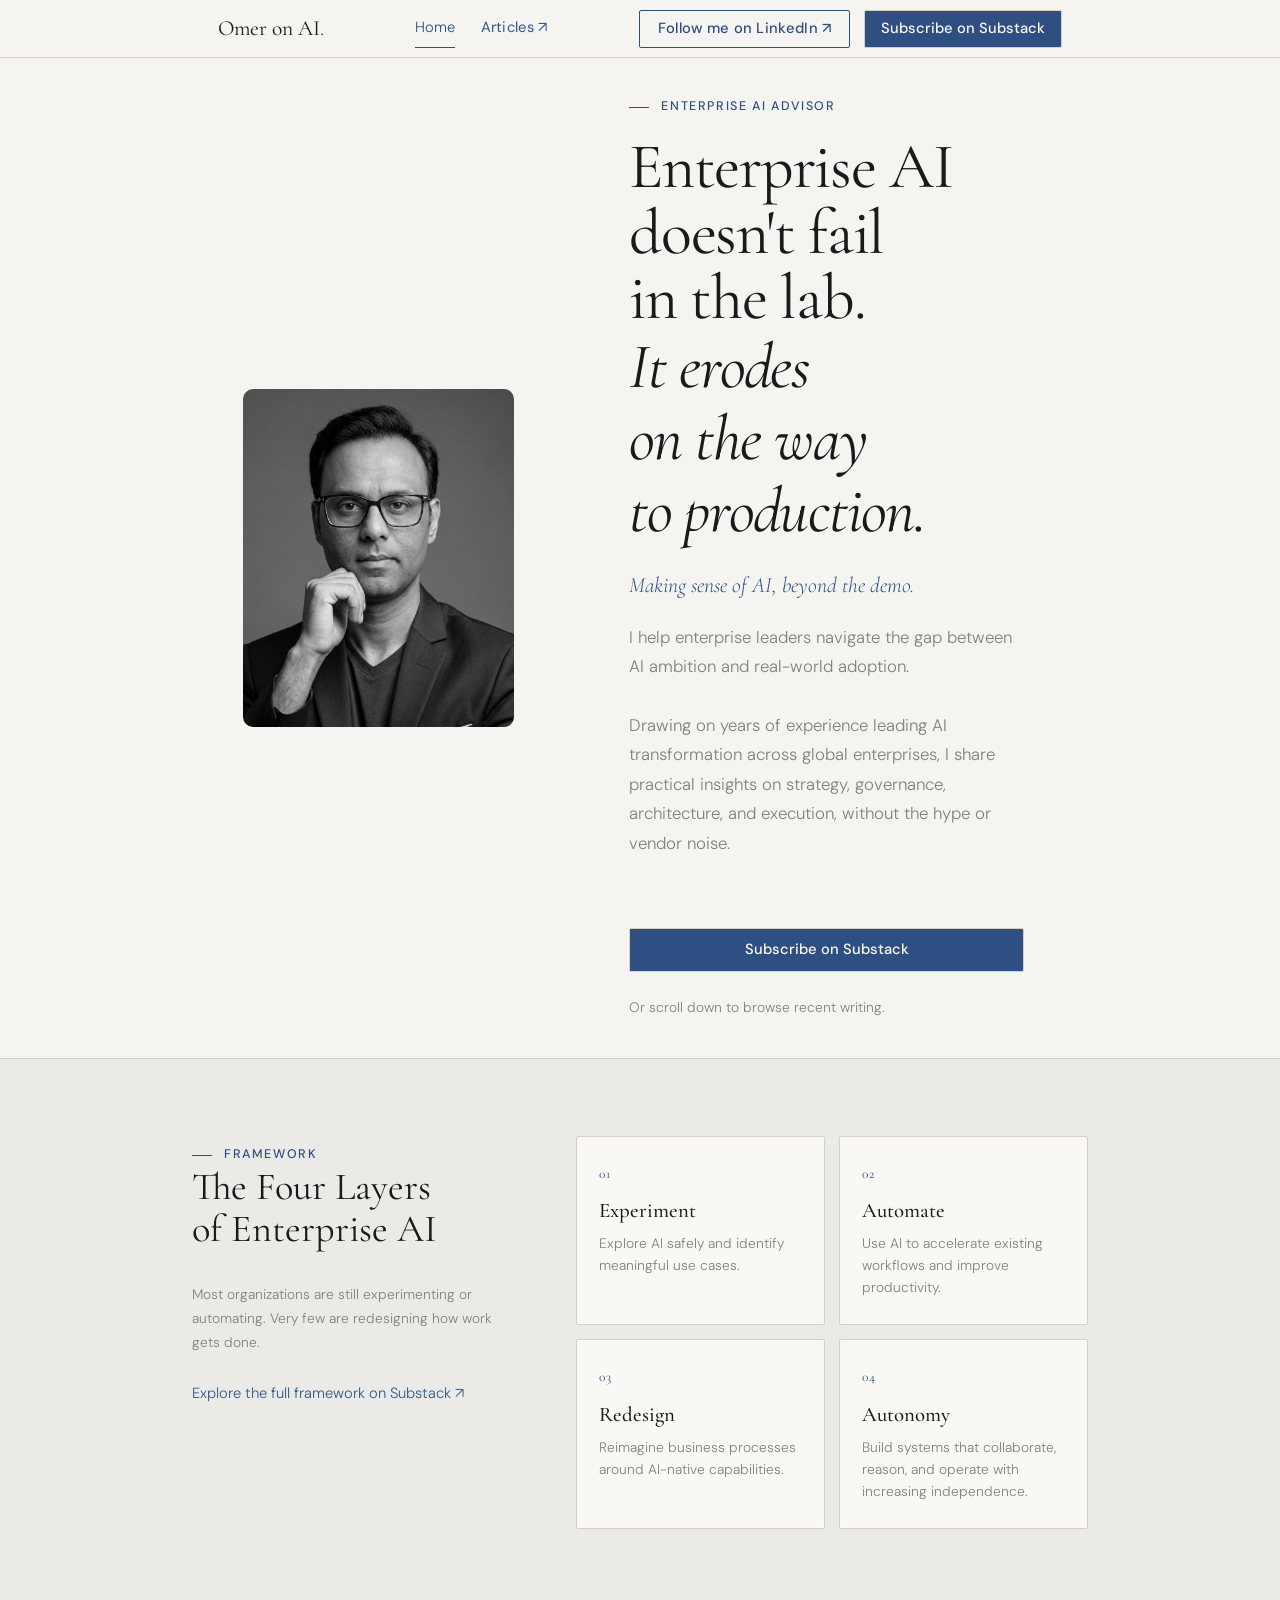
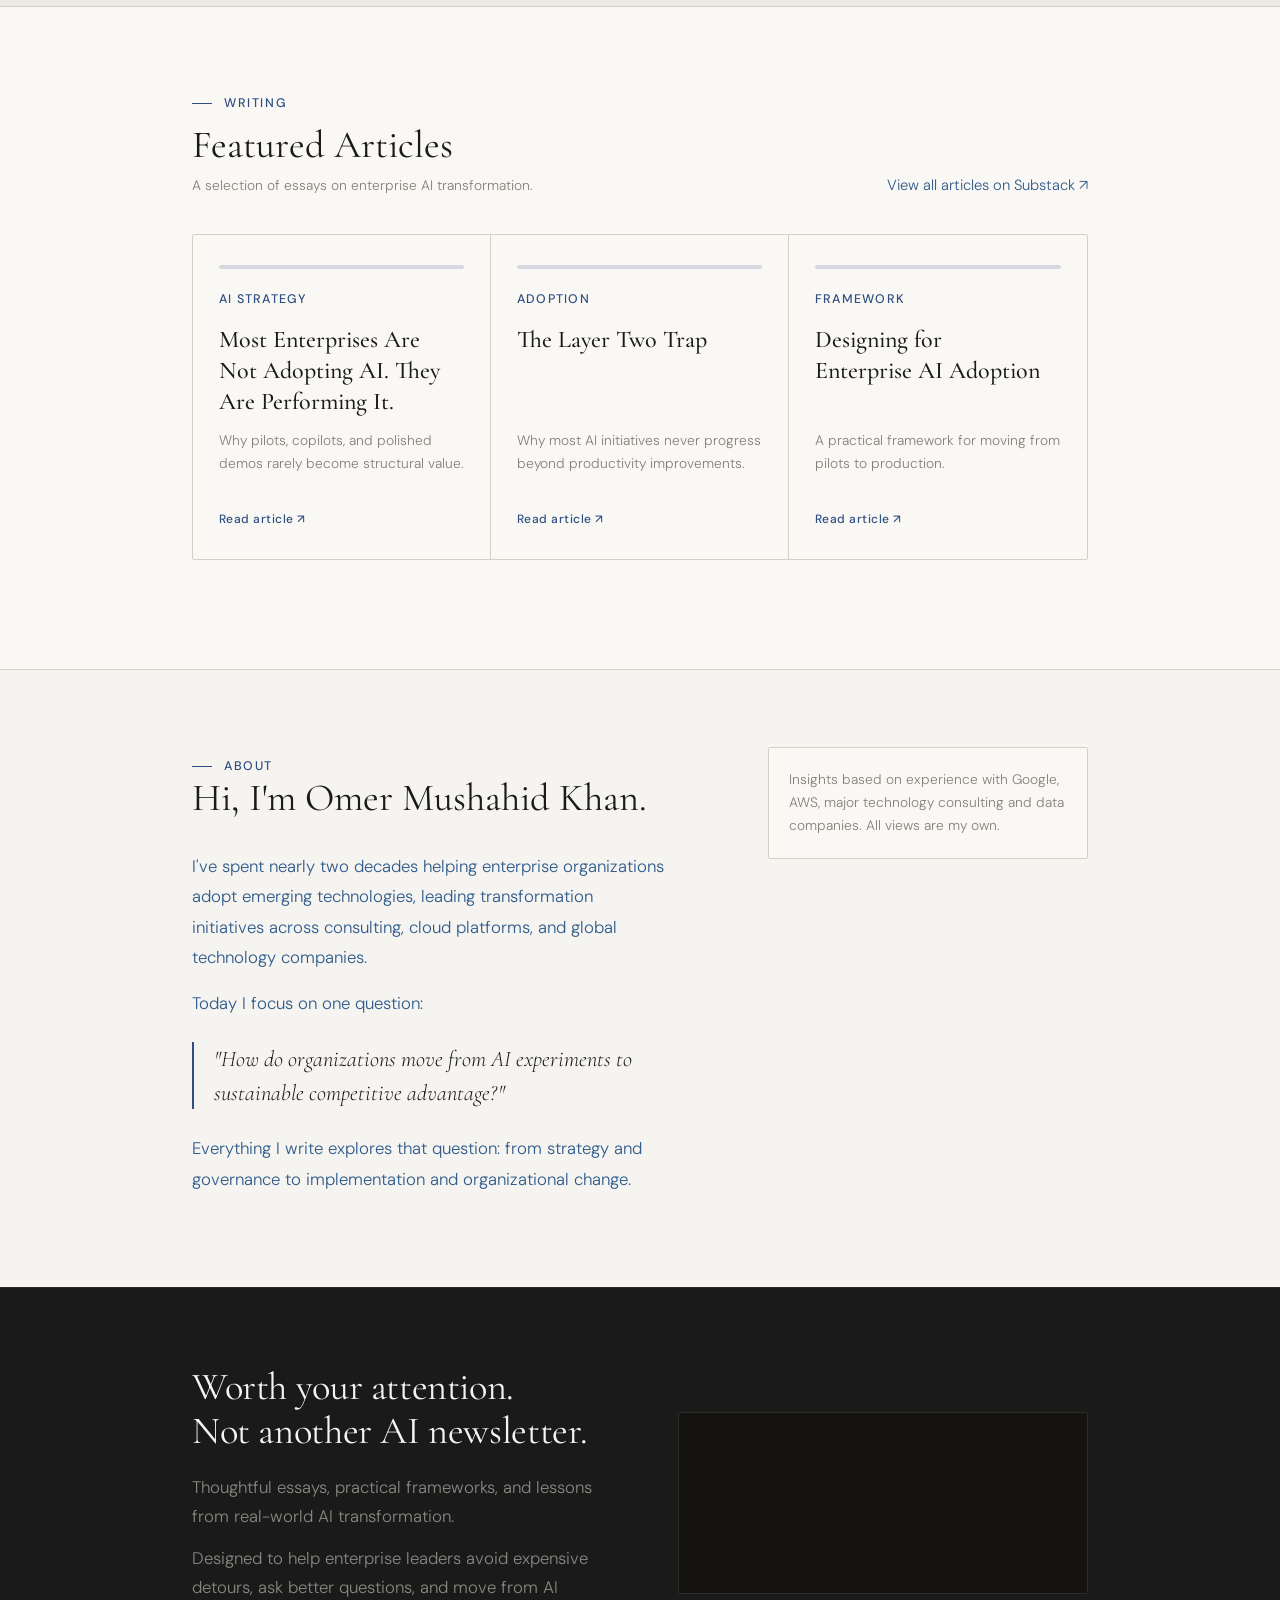
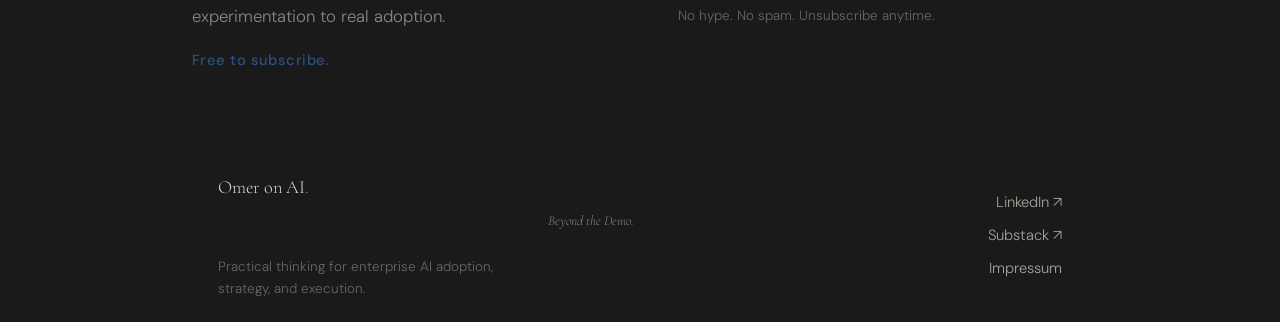
==== index.html @ a185c2e8 "Add Home nav item across all pages; remove redundant hero LinkedIn link (kept in nav); add missing F" ====
<!DOCTYPE html>
<html lang="en">
<head>
<meta charset="UTF-8">
<meta name="viewport" content="width=device-width, initial-scale=1.0">
<title>Omer on AI: Beyond the Demo</title>
<meta name="description" content="Omer Mushahid Khan, Senior Enterprise AI Advisor. Practical thinking on enterprise AI strategy, governance, and adoption. Beyond the demo.">
<link rel="stylesheet" href="style.css">
</head>
<body>

<!-- NAV -->
<header class="site-nav">
  <a class="nav-mark" href="index.html">Omer on AI<span class="nav-dot">.</span></a>
  <nav class="nav-links">
    <a href="index.html" class="active">Home</a>
    <a class="nav-ext" href="https://omeronai.substack.com" target="_blank" rel="noopener">Articles ↗</a>
  </nav>
  <div class="nav-right">
    <a class="btn-outline btn-sm" href="https://www.linkedin.com/in/omkhan/" target="_blank" rel="noopener">Follow me on LinkedIn ↗</a>
    <a class="btn btn-sm" href="https://omeronai.substack.com" target="_blank" rel="noopener">Subscribe on Substack</a>
  </div>
  <button class="nav-burger" id="nav-burger" aria-label="Menu">
    <svg width="22" height="22" viewBox="0 0 24 24" fill="none" stroke="currentColor" stroke-width="2"><line x1="3" y1="6" x2="21" y2="6"/><line x1="3" y1="12" x2="21" y2="12"/><line x1="3" y1="18" x2="21" y2="18"/></svg>
  </button>
</header>

<nav class="mobile-nav" id="mobile-nav">
  <a href="index.html" class="active">Home</a>
  <a href="https://omeronai.substack.com" target="_blank" rel="noopener">Articles ↗</a>
  <a href="https://www.linkedin.com/in/omkhan/" target="_blank" rel="noopener">Follow me on LinkedIn ↗</a>
  <a class="btn" href="https://omeronai.substack.com" target="_blank" rel="noopener">Subscribe on Substack</a>
</nav>

<main>

<!-- HERO -->
<section class="hero-split">
  <div class="hero-photo">
    <img src="assets/portrait.jpg" alt="Omer Mushahid Khan, Enterprise AI Advisor">
  </div>
  <div class="hero-copy">
    <span class="eyebrow reveal-item">Enterprise AI Advisor</span>
    <h1 class="hero-name reveal-item">
      <span class="reg">Enterprise AI doesn't fail in the lab.</span>
      <span class="ital">It erodes on the way to production.</span>
    </h1>
    <p class="hero-tagline reveal-item">Making sense of AI, beyond the demo.</p>
    <p class="hero-intro reveal-item">I help enterprise leaders navigate the gap between AI ambition and real-world adoption.<br><br>Drawing on years of experience leading AI transformation across global enterprises, I share practical insights on strategy, governance, architecture, and execution, without the hype or vendor noise.</p>
    <div class="hero-actions reveal-item">
      <a class="btn" href="#subscribe">Subscribe on Substack</a>
      <p class="hero-actions-note">Or scroll down to browse recent writing.</p>
    </div>
  </div>
</section>

<!-- FOUR LAYERS -->
<section class="layers-section">
  <div class="shell sec">
    <div class="layers-layout">
      <div class="layers-intro reveal">
        <span class="eyebrow">Framework</span>
        <h2 class="h-section">The Four Layers of Enterprise AI</h2>
        <p class="layers-intro-body">Most organizations are still experimenting or automating. Very few are redesigning how work gets done.</p>
        <a class="link-arrow" href="https://omeronai.substack.com" target="_blank" rel="noopener">Explore the full framework on Substack ↗</a>
      </div>
      <div class="layers-cards-grid reveal d1">
        <div class="layer-card">
          <span class="layer-card-num">01</span>
          <h3 class="layer-card-title">Experiment</h3>
          <p class="layer-card-desc">Explore AI safely and identify meaningful use cases.</p>
        </div>
        <div class="layer-card">
          <span class="layer-card-num">02</span>
          <h3 class="layer-card-title">Automate</h3>
          <p class="layer-card-desc">Use AI to accelerate existing workflows and improve productivity.</p>
        </div>
        <div class="layer-card">
          <span class="layer-card-num">03</span>
          <h3 class="layer-card-title">Redesign</h3>
          <p class="layer-card-desc">Reimagine business processes around AI-native capabilities.</p>
        </div>
        <div class="layer-card">
          <span class="layer-card-num">04</span>
          <h3 class="layer-card-title">Autonomy</h3>
          <p class="layer-card-desc">Build systems that collaborate, reason, and operate with increasing independence.</p>
        </div>
      </div>
    </div>
  </div>
</section>

<!-- FEATURED ARTICLES -->
<section class="articles-section">
  <div class="shell sec">
    <div class="articles-header reveal">
      <div>
        <span class="eyebrow">Writing</span>
        <h2 class="h-section articles-heading">Featured Articles</h2>
        <p class="articles-subtitle">A selection of essays on enterprise AI transformation.</p>
      </div>
      <a class="link-arrow articles-view-all" href="https://omeronai.substack.com" target="_blank" rel="noopener">View all articles on Substack ↗</a>
    </div>
    <div class="cards reveal d1">
      <a class="card" href="https://omeronai.substack.com" target="_blank" rel="noopener">
        <div class="card-thumb"></div>
        <p class="card-tag">AI Strategy</p>
        <h3 class="card-title">Most Enterprises Are Not Adopting AI. They Are Performing It.</h3>
        <p class="card-hook">Why pilots, copilots, and polished demos rarely become structural value.</p>
        <span class="card-read-link">Read article ↗</span>
      </a>
      <a class="card" href="https://omeronai.substack.com" target="_blank" rel="noopener">
        <div class="card-thumb"></div>
        <p class="card-tag">Adoption</p>
        <h3 class="card-title">The Layer Two Trap</h3>
        <p class="card-hook">Why most AI initiatives never progress beyond productivity improvements.</p>
        <span class="card-read-link">Read article ↗</span>
      </a>
      <a class="card" href="https://omeronai.substack.com" target="_blank" rel="noopener">
        <div class="card-thumb"></div>
        <p class="card-tag">Framework</p>
        <h3 class="card-title">Designing for Enterprise AI Adoption</h3>
        <p class="card-hook">A practical framework for moving from pilots to production.</p>
        <span class="card-read-link">Read article ↗</span>
      </a>
    </div>
  </div>
</section>

<!-- ABOUT -->
<section class="about-section">
  <div class="shell sec">
    <div class="about-grid reveal">
      <div class="about-main">
        <span class="eyebrow">About</span>
        <h2 class="h-section">Hi, I'm Omer Mushahid Khan.</h2>
        <p class="about-body">I've spent nearly two decades helping enterprise organizations adopt emerging technologies, leading transformation initiatives across consulting, cloud platforms, and global technology companies.</p>
        <p class="about-body">Today I focus on one question:</p>
        <blockquote class="about-quote">"How do organizations move from AI experiments to sustainable competitive advantage?"</blockquote>
        <p class="about-body">Everything I write explores that question: from strategy and governance to implementation and organizational change.</p>
      </div>
      <div class="about-aside">
        <p class="about-credentials">Insights based on experience with Google, AWS, major technology consulting and data companies. All views are my own.</p>
      </div>
    </div>
  </div>
</section>

<!-- SUBSCRIBE CTA -->
<section class="subscribe-dark" id="subscribe">
  <div class="shell sec">
    <div class="subscribe-grid">
      <div class="subscribe-copy reveal">
        <h2 class="subscribe-heading">Worth your attention.<br>Not another AI newsletter.</h2>
        <p class="subscribe-body">Thoughtful essays, practical frameworks, and lessons from real-world AI transformation.</p>
        <p class="subscribe-body">Designed to help enterprise leaders avoid expensive detours, ask better questions, and move from AI experimentation to real adoption.</p>
        <p class="subscribe-free">Free to subscribe.</p>
      </div>
      <div class="subscribe-form-col reveal d1">
        <div class="subscribe-embed-wrap">
          <iframe
            src="https://omeronai.substack.com/embed"
            title="Subscribe to Omer on AI"
            height="180"
            scrolling="no"
            loading="lazy">
          </iframe>
        </div>
        <p class="subscribe-microcopy">No hype. No spam. Unsubscribe anytime.</p>
      </div>
    </div>
  </div>
</section>

</main>

<!-- FOOTER -->
<footer class="site-footer">
  <div class="footer-left">
    <a class="footer-mark" href="index.html">Omer on AI<span class="footer-dot">.</span></a>
    <p class="footer-tagline">Beyond the Demo.</p>
    <p class="footer-desc">Practical thinking for enterprise AI adoption, strategy, and execution.</p>
  </div>
  <div class="footer-right">
    <a href="https://www.linkedin.com/in/omkhan/" target="_blank" rel="noopener" class="footer-ext-link">LinkedIn ↗</a>
    <a href="https://omeronai.substack.com" target="_blank" rel="noopener" class="footer-ext-link">Substack ↗</a>
    <a href="impressum.html" class="footer-ext-link">Impressum</a>
  </div>
</footer>

<script>
  const burger = document.getElementById('nav-burger');
  const mobileNav = document.getElementById('mobile-nav');
  burger.addEventListener('click', () => mobileNav.classList.toggle('open'));
  document.addEventListener('click', (e) => {
    if (!burger.contains(e.target) && !mobileNav.contains(e.target)) mobileNav.classList.remove('open');
  });
  const io = new IntersectionObserver((entries) => {
    entries.forEach((entry) => { if (entry.isIntersecting) { entry.target.classList.add('in'); io.unobserve(entry.target); } });
  }, { threshold: 0.1, rootMargin: '0px 0px -40px 0px' });
  document.querySelectorAll('.reveal').forEach((el) => io.observe(el));
</script>

</body>
</html>
---- style.css ----
@import url("https://fonts.googleapis.com/css2?family=Cormorant+Garamond:ital,wght@0,300;0,400;0,500;0,600;1,300;1,400;1,500;1,600&family=DM+Sans:wght@300;400;500&display=swap");

:root {
  --cream:    #F6F4F1;
  --cream-2:  #D1CDC7;
  --white:    #faf8f4;
  --ink:      #1A1A1A;
  --ink-2:    #2E5A8A;
  --ink-3:    #828179;
  --blue:     #2f4f82;
  --border:   #d6d0c4;

  --pill-red-bg:    #efd9d6;
  --pill-red-fg:    #803a2c;
  --pill-blue-bg:   #d9e2ee;
  --pill-blue-fg:   #2f4f82;
  --pill-green-bg:  #d9e5dc;
  --pill-green-fg:  #355b40;
  --pill-neutral-fg:#5b5953;

  --font-display: "Cormorant Garamond", "Garamond", "Times New Roman", serif;
  --font-body:    "DM Sans", "Helvetica Neue", system-ui, sans-serif;

  --h1-size:        clamp(2.4rem, 5.2vw, 4.4rem);
  --h2-size:        clamp(1.9rem, 3.4vw, 3rem);
  --h3-size:        clamp(1.3rem, 1.8vw, 1.6rem);
  --standfirst-size: clamp(1.2rem, 1.8vw, 1.5rem);
  --body-size:      clamp(0.95rem, 0.6vw + 0.85rem, 1.05rem);
  --ui-size:        clamp(0.84rem, 0.3vw + 0.78rem, 0.92rem);
  --eyebrow-size:   clamp(0.72rem, 0.15vw + 0.68rem, 0.78rem);
  --eyebrow-track:  0.13em;
  --meta-size:      clamp(0.8rem, 0.2vw + 0.75rem, 0.86rem);
  --small-size:     clamp(0.78rem, 0.2vw + 0.73rem, 0.84rem);
  --card-title-size: clamp(1.2rem, 1.4vw + 0.9rem, 1.5rem);
  --stat-size:      clamp(1.7rem, 2.5vw, 2.2rem);

  --radius:         2px;
  --border-line:    1px solid var(--border);
  --section-py:     clamp(40px, 6vw, 80px);
  --gutter:         clamp(16px, 2vw, 32px);
  --site-width:     calc(100vw - 40px); /* mobile: 20px each side */
  --site-side:      20px;
  --col-narrow:     680px;
  --rule-eyebrow:   20px;

  --ease:           cubic-bezier(.2, .6, .2, 1);
  --dur:            .3s;
  --dur-slow:       .6s;
}

/* site-width breakpoints */
@media (min-width: 640px)  { :root { --site-width: 88vw; } }
@media (min-width: 1100px) { :root { --site-width: 70vw; } }

/* Shell */
.shell {
  max-width: var(--site-width);
  margin: 0 auto;
  width: 100%;
  padding-left: var(--gutter);
  padding-right: var(--gutter);
}

/* Resets */
*, *::before, *::after { box-sizing: border-box; }
html, body { margin: 0; padding: 0; }
body {
  background: var(--cream);
  color: var(--ink);
  font-family: var(--font-body);
  font-size: var(--body-size);
  line-height: 1.7;
  font-weight: 300;
  -webkit-font-smoothing: antialiased;
  text-rendering: optimizeLegibility;
}
h1, h2, h3, h4, h5 {
  font-family: var(--font-display);
  font-weight: 400;
  margin: 0;
  color: var(--ink);
  text-wrap: balance;
}
h1 { font-size: var(--h1-size); line-height: 1.05; letter-spacing: -0.01em; }
h2 { font-size: var(--h2-size); line-height: 1.1; }
h3 { font-size: var(--h3-size); line-height: 1.25; font-weight: 500; }
h1 em, h2 em, h3 em { color: var(--blue); font-style: italic; font-weight: inherit; }
p { margin: 0 0 1em; text-wrap: pretty; }
a { color: var(--blue); text-decoration: none; transition: color var(--dur) var(--ease); }
a:hover { text-decoration: underline; text-underline-offset: 3px; }

/* Eyebrow */
.eyebrow {
  display: inline-flex;
  align-items: center;
  gap: 12px;
  font-family: var(--font-body);
  font-size: var(--eyebrow-size);
  font-weight: 500;
  letter-spacing: var(--eyebrow-track);
  text-transform: uppercase;
  color: var(--blue);
}
.eyebrow::before {
  content: "";
  width: var(--rule-eyebrow);
  height: 1px;
  background: currentColor;
}

/* Standfirst */
.standfirst {
  font-family: var(--font-display);
  font-weight: 300;
  font-style: italic;
  font-size: var(--standfirst-size);
  line-height: 1.45;
  color: var(--ink);
  max-width: 820px;
  margin-top: 24px;
}

/* Meta */
.meta {
  font-size: var(--meta-size);
  font-weight: 300;
  color: var(--ink-3);
  letter-spacing: 0.01em;
}

/* Tag */
.tag {
  display: inline-block;
  font-family: var(--font-body);
  font-size: var(--small-size);
  font-weight: 500;
  text-transform: uppercase;
  letter-spacing: 0.14em;
  color: var(--blue);
}

/* Buttons */
.btn {
  display: inline-flex;
  align-items: center;
  justify-content: center;
  gap: 8px;
  height: 44px;
  padding: 0 20px;
  border: var(--border-line);
  border-radius: var(--radius);
  background: var(--blue);
  color: var(--white);
  font-family: var(--font-body);
  font-size: var(--ui-size);
  font-weight: 500;
  cursor: pointer;
  text-decoration: none;
  transition: background var(--dur) var(--ease), transform var(--dur) var(--ease);
}
.btn:hover { background: #243d63; text-decoration: none; }
.btn:active { transform: translateY(1px); }
.btn-ghost { background: transparent; color: var(--ink); border-color: var(--border); }
.btn-ghost:hover { background: var(--cream-2); }
.btn-sm { height: 38px; padding: 0 16px; font-size: var(--ui-size); }

/* Input */
.input {
  height: 44px;
  padding: 0 14px;
  background: var(--white);
  border: var(--border-line);
  border-radius: var(--radius);
  font-family: var(--font-body);
  font-size: var(--ui-size);
  color: var(--ink);
}
.input::placeholder { color: var(--ink-3); }
.input:focus { outline: 2px solid var(--blue); outline-offset: -1px; }

/* Email form row */
.email-row { display: flex; gap: 8px; }
.email-row .input { flex: 1; min-width: 0; }
.legal-line { font-size: var(--small-size); color: var(--ink-3); margin: 12px 0 0; line-height: 1.55; }
.legal-line a { color: var(--ink-2); text-decoration: underline; text-underline-offset: 3px; }

/* Dark form variant */
.dark-form .input {
  background: rgba(255,255,255,.06);
  border-color: rgba(255,255,255,.18);
  color: var(--cream);
}
.dark-form .input::placeholder { color: rgba(246,244,241,.5); }
.dark-form .legal-line { color: rgba(246,244,241,.55); }
.dark-form .legal-line a { color: rgba(246,244,241,.85); }

/* Pills */
.pill {
  display: inline-flex;
  align-items: center;
  height: 22px;
  padding: 0 10px;
  border-radius: 2px;
  font-family: var(--font-body);
  font-size: var(--small-size);
  font-weight: 500;
  letter-spacing: 0.04em;
  white-space: nowrap;
}
.pill--red     { background: var(--pill-red-bg);   color: var(--pill-red-fg); }
.pill--blue    { background: var(--pill-blue-bg);  color: var(--pill-blue-fg); }
.pill--green   { background: var(--pill-green-bg); color: var(--pill-green-fg); }
.pill--neutral { background: transparent; color: var(--pill-neutral-fg); border: var(--border-line); }

/* Arrow link */
.arrow-link {
  display: inline-flex;
  align-items: center;
  gap: 8px;
  font-family: var(--font-body);
  font-weight: 400;
  font-size: 0.92rem;
  color: var(--blue);
  text-decoration: none;
}
.arrow-link .arrow { display: inline-block; transition: transform .25s var(--ease); }
.arrow-link:hover { text-decoration: none; }
.arrow-link:hover .arrow { transform: translateX(4px); }

/* Divider */
.divider { height: 1px; background: var(--border); border: 0; margin: 0; }

/* Lede */
.lede {
  font-family: var(--font-body);
  font-size: 1.05rem;
  line-height: 1.65;
  color: var(--ink);
}

/* H-hero / h-section classes */
.h-hero {
  font-family: var(--font-display);
  font-size: clamp(2.4rem, 5vw, 4rem);
  line-height: 1.04;
  font-weight: 400;
  margin: 0 0 24px;
}
.h-hero em { color: var(--blue); }
.h-section {
  font-family: var(--font-display);
  font-size: clamp(1.8rem, 3vw, 2.6rem);
  line-height: 1.1;
  font-weight: 400;
  margin: 0 0 32px;
}
.h-section em { color: var(--blue); }

/* =========================================
   NAV
   ========================================= */
.site-nav {
  position: fixed;
  top: 0; left: 0; right: 0;
  z-index: 50;
  height: 58px;
  display: flex;
  align-items: center;
  padding: 0 max(20px, calc((100% - var(--site-width)) / 2 + var(--gutter)));
  gap: 28px;
  background: var(--cream);
  border-bottom: var(--border-line);
}
.nav-mark {
  font-family: var(--font-display);
  font-weight: 400;
  font-size: 1.35rem;
  color: var(--ink);
  text-decoration: none;
  letter-spacing: -0.005em;
  white-space: nowrap;
  flex-shrink: 0;
}
.nav-mark:hover { text-decoration: none; color: var(--ink); }
.nav-dot { color: var(--blue); }
.nav-links {
  display: flex;
  gap: 26px;
  flex: 1;
  justify-content: center;
}
.nav-links a {
  font-family: var(--font-body);
  font-size: var(--ui-size);
  color: var(--ink-2);
  text-decoration: none;
  padding: 6px 0;
  border-bottom: 1px solid transparent;
  transition: color .25s var(--ease);
}
.nav-links a:hover { color: var(--blue); text-decoration: none; }
.nav-links a.active { color: var(--blue); border-bottom-color: var(--blue); }
.nav-right {
  display: flex;
  align-items: center;
  gap: 14px;
  color: var(--ink-3);
}
.nav-social {
  color: var(--ink-3);
  display: inline-flex;
  align-items: center;
  gap: 6px;
  font-size: var(--ui-size);
  text-decoration: none;
}
.nav-social:hover { color: var(--ink); text-decoration: none; }
.nav-burger { display: none; background: none; border: none; cursor: pointer; padding: 4px; color: var(--ink); }

/* =========================================
   FOOTER
   ========================================= */
.footer-wrapper { background: var(--ink); }
.footer-disclaimer {
  width: 100%;
  background: var(--ink);
  color: #7a7873;
  font-family: var(--font-body);
  font-size: var(--small-size);
  font-style: italic;
  padding: 16px 28px 0;
  text-align: center;
  border-top: 1px solid rgba(255,255,255,0.06);
  margin: 0;
}
.site-footer {
  background: var(--ink);
  color: #b8b6b1;
  padding: 22px max(20px, calc((100% - var(--site-width)) / 2 + var(--gutter)));
  display: flex;
  align-items: center;
  gap: 24px;
  font-family: var(--font-body);
  font-size: 0.78rem;
  flex-wrap: wrap;
}
.footer-mark {
  font-family: var(--font-display);
  font-size: 1.15rem;
  color: #d9d6d0;
  text-decoration: none;
  white-space: nowrap;
}
.footer-mark:hover { color: #d9d6d0; text-decoration: none; }
.footer-dot { color: #6e8fc4; }
.footer-tagline {
  flex: 1;
  text-align: center;
  font-family: var(--font-display);
  font-style: italic;
  color: #d9d6d0;
  font-size: 1.05rem;
  min-width: 200px;
}
.footer-links { display: flex; gap: 14px; align-items: center; }
.footer-links a { color: #b8b6b1; text-decoration: none; }
.footer-links a:hover { color: #d9d6d0; text-decoration: none; }
.footer-sep { color: #5a5853; }
.footer-copy { color: #8a8983; }

/* =========================================
   PAGE + MAIN
   ========================================= */
main { padding-top: 58px; }

/* =========================================
   REVEAL ANIMATIONS
   ========================================= */
@keyframes fade-up {
  from { opacity: 0; transform: translateY(12px); }
  to   { opacity: 1; transform: none; }
}
@media (prefers-reduced-motion: no-preference) {
  .reveal-item {
    opacity: 0;
    animation: fade-up var(--dur-slow) var(--ease) forwards;
  }
  .reveal-item:nth-child(1) { animation-delay: .1s; }
  .reveal-item:nth-child(2) { animation-delay: .2s; }
  .reveal-item:nth-child(3) { animation-delay: .3s; }
  .reveal-item:nth-child(4) { animation-delay: .4s; }
  .reveal-item:nth-child(5) { animation-delay: .5s; }
  .reveal-item:nth-child(6) { animation-delay: .6s; }
}

/* =========================================
   RESPONSIVE
   ========================================= */
@media (max-width: 900px) {
  .r-2col { grid-template-columns: 1fr !important; }
  .r-3col { grid-template-columns: 1fr !important; }
  .r-2col > .cell-div,
  .r-3col > .cell-div {
    border-right: none !important;
    border-bottom: var(--border-line) !important;
  }
  .r-2col > .cell-div:last-child,
  .r-3col > .cell-div:last-child { border-bottom: none !important; }
}
@media (max-width: 760px) {
  .hero-split { grid-template-columns: 1fr !important; min-height: 0 !important; }
  .hero-split aside {
    border-left: none !important;
    border-top: var(--border-line) !important;
  }
  .h-hero { font-size: clamp(2rem, 8vw, 2.8rem) !important; }
  .byline-row {
    grid-template-columns: 1fr !important;
    gap: 16px !important;
  }
  .byline-portrait { width: 72px !important; height: 72px !important; }
  .nav-links, .nav-right { display: none !important; }
  .nav-burger { display: flex !important; margin-left: auto; }
}

/* Mobile nav overlay */
.mobile-nav {
  display: none;
  position: fixed;
  top: 58px; left: 0; right: 0;
  background: var(--cream);
  border-bottom: var(--border-line);
  padding: 20px max(20px, calc((100% - var(--site-width)) / 2 + var(--gutter)));
  flex-direction: column;
  gap: 16px;
  z-index: 49;
}
.mobile-nav.open { display: flex; }
.mobile-nav a {
  font-family: var(--font-body);
  font-size: 1rem;
  color: var(--ink-2);
  text-decoration: none;
  padding: 8px 0;
  border-bottom: 1px solid var(--border);
}
.mobile-nav a:hover { color: var(--blue); text-decoration: none; }
.mobile-nav a.active { color: var(--blue); }
.mobile-nav .btn { align-self: flex-start; margin-top: 4px; }

/* =========================================
   INDEX — HERO (photo left / identity right)
   ========================================= */
.hero-split {
  display: grid;
  grid-template-columns: 5fr 7fr;
  width: var(--site-width);
  min-width: 0;
  margin: 0 auto;
}
.hero-photo {
  position: relative;
  display: flex;
  align-items: center;
  justify-content: center;
  padding: clamp(28px, 4vw, 56px);
  background: var(--cream);
}
.hero-photo img {
  width: 100%;
  max-width: 460px;
  aspect-ratio: 4 / 5;
  object-fit: cover;
  object-position: center 12%;
  display: block;
  border-radius: 10px;
  filter: grayscale(100%) contrast(1.04);
  transition: transform 1.2s var(--ease), filter .6s var(--ease);
}
.hero-photo:hover img { transform: scale(1.02); filter: grayscale(100%) contrast(1.08); }
.hero-photo-cap {
  position: absolute; bottom: 22px; left: 24px;
  font-size: 0.64rem; font-weight: 500;
  letter-spacing: 0.13em; text-transform: uppercase;
  color: rgba(255,255,255,0.42);
}
.hero-copy {
  display: flex; flex-direction: column; justify-content: center;
  padding: clamp(28px, 3vw, 48px) clamp(28px, 5vw, 72px);
}
.hero-name {
  font-family: var(--font-display);
  font-size: clamp(2.8rem, 5vw, 4.6rem);
  line-height: 1.03; letter-spacing: -0.02em;
  font-weight: 400; margin: 16px 0 18px;
}
.hero-name .reg { display: block; }
.hero-name .ital { display: block; font-style: italic; line-height: 1.12; padding-bottom: 6px; }
.hero-tagline {
  font-family: var(--font-display);
  font-style: italic; font-weight: 300;
  font-size: clamp(1.15rem, 1.7vw, 1.4rem);
  color: var(--blue); line-height: 1.4; margin: 0 0 22px;
}
.hero-intro {
  font-size: var(--body-size); font-weight: 300; color: var(--ink-3);
  line-height: 1.75; max-width: 440px; margin: 0 0 34px;
}
.hero-cta-label { font-size: 0.82rem; color: var(--ink-2); margin: 0 0 12px; }
.hero-form { display: flex; flex-direction: column; gap: 10px; max-width: 420px; }
.hero-input {
  border: var(--border-line); border-radius: var(--radius);
  background: var(--white); padding: 13px 18px;
  font-family: var(--font-body); font-size: 0.88rem; font-weight: 300;
  color: var(--ink); outline: none; width: 100%;
  transition: border-color var(--dur) var(--ease);
}
.hero-input::placeholder { color: var(--ink-3); }
.hero-input:focus { border-color: var(--blue); }
.hero-form .btn { width: 100%; height: 48px; }
.hero-legal { font-size: 0.68rem; color: var(--ink-3); line-height: 1.5; max-width: 420px; margin: 2px 0 0; }
.hero-follow {
  margin-top: 30px; padding-top: 26px;
  border-top: var(--border-line);
}
.hero-follow-label { font-size: 0.72rem; color: var(--ink-3); margin: 0 0 12px; }
.hero-follow-links { display: flex; gap: 22px; }
.hero-follow-links a {
  display: inline-flex; align-items: center; gap: 7px;
  font-size: 0.8rem; color: var(--ink-2); text-decoration: none;
  transition: color var(--dur) var(--ease);
}
.hero-follow-links a:hover { color: var(--blue); text-decoration: none; }

/* INDEX — FRAMEWORK */
.framework { background: var(--cream-2); border-top: var(--border-line); }
.framework-grid { display: grid; grid-template-columns: 1fr 1.6fr; gap: clamp(32px, 5vw, 72px); align-items: start; }
.layers { display: flex; flex-direction: column; }
.layer { display: grid; grid-template-columns: 28px 1fr auto; gap: 14px; align-items: start; padding: 18px 0; border-top: var(--border-line); }
.layer:last-child { border-bottom: var(--border-line); }
.layer-n { font-family: var(--font-display); font-size: 0.74rem; color: var(--ink-3); padding-top: 2px; }
.layer-name { font-size: 0.9rem; font-weight: 500; color: var(--ink); margin: 0 0 3px; }
.layer-desc { font-size: 0.78rem; font-weight: 300; color: var(--ink-3); line-height: 1.5; margin: 0; }
.pill { font-size: 0.62rem; font-weight: 500; letter-spacing: 0.04em; padding: 3px 10px; border-radius: 20px; white-space: nowrap; margin-top: 2px; }
.pill-red { background: var(--pill-red-bg); color: var(--pill-red-fg); }
.pill-blue { background: var(--pill-blue-bg); color: var(--pill-blue-fg); }
.pill-green { background: var(--pill-green-bg); color: var(--pill-green-fg); }
.pill-neutral { background: var(--cream); color: var(--pill-neutral-fg); border: var(--border-line); }
.stat-row { display: flex; gap: 30px; margin-top: 26px; }
.stat-n { font-family: var(--font-display); font-size: 1.9rem; font-weight: 400; line-height: 1; margin: 0 0 4px; }
.stat-n sub { font-size: 0.88rem; color: var(--ink-3); }
.stat-l { font-size: 0.68rem; color: var(--ink-3); line-height: 1.4; max-width: 100px; margin: 0; }

/* INDEX — generic section spacing */
.sec { padding: var(--section-py) 0; }
.sec-head { margin-bottom: 44px; }
.sec-head .h-section { margin-top: 14px; }

/* INDEX — proof */
.proof-nums { display: grid; grid-template-columns: repeat(3, 1fr); border: var(--border-line); border-radius: var(--radius); overflow: hidden; margin-bottom: 36px; }
.proof-cell { padding: 30px 28px; border-right: var(--border-line); }
.proof-cell:last-child { border-right: none; }
.proof-num { font-family: var(--font-display); font-size: 2rem; font-weight: 400; color: var(--ink); line-height: 1; margin: 0 0 6px; }
.proof-lbl { font-size: 0.74rem; color: var(--ink-3); line-height: 1.4; margin: 0; }
.proof-quotes { display: grid; grid-template-columns: 1fr 1fr; gap: 36px; }
.pq { padding-left: 18px; border-left: 2px solid var(--border); }
.pq-text { font-family: var(--font-display); font-size: 1.05rem; font-style: italic; font-weight: 300; color: var(--ink-2); line-height: 1.6; margin: 0 0 10px; }
.pq-attr { font-size: 0.7rem; color: var(--ink-3); margin: 0; }

/* INDEX — writing cards */
.cards { display: grid; grid-template-columns: repeat(3, 1fr); border: var(--border-line); border-radius: var(--radius); overflow: hidden; margin-bottom: 32px; }
.card { padding: 30px 26px; border-right: var(--border-line); display: flex; flex-direction: column; text-decoration: none; color: inherit; transition: background var(--dur) var(--ease); }
.card:last-child { border-right: none; }
.card:hover { background: var(--cream); text-decoration: none; }
.card-tag { font-size: var(--eyebrow-size); font-weight: 500; letter-spacing: 0.1em; text-transform: uppercase; color: var(--blue); margin: 0 0 14px; }
.card-title { font-family: var(--font-display); font-size: var(--card-title-size); font-weight: 500; line-height: 1.3; color: var(--ink); margin: 0 0 12px; flex: 1; }
.card-hook { font-size: var(--meta-size); font-weight: 300; color: var(--ink-3); line-height: 1.65; margin: 0 0 18px; }
.card-meta { font-size: var(--small-size); color: var(--ink-3); margin: 0; }
.link-arrow { display: inline-flex; align-items: center; gap: 7px; font-size: var(--ui-size); color: var(--ink-2); text-decoration: none; transition: gap var(--dur) var(--ease), color var(--dur) var(--ease); }
.link-arrow:hover { color: var(--blue); gap: 11px; text-decoration: none; }

/* INDEX — newsletter dark */
.nl-dark { background: var(--ink); color: var(--cream); }
.nl-grid { display: grid; grid-template-columns: 1fr 1fr; gap: clamp(40px, 6vw, 80px); align-items: start; }
.nl-dark .h-section { color: var(--cream); }
.nl-dark .h-section em { color: #8aabdd; }
.nl-eyebrow { display: inline-flex; align-items: center; gap: 12px; font-size: var(--eyebrow-size); font-weight: 500; letter-spacing: var(--eyebrow-track); text-transform: uppercase; color: #6e8fc4; margin-bottom: 18px; }
.nl-eyebrow::before { content: ""; width: 20px; height: 1px; background: currentColor; }
.nl-sub { font-size: 0.9rem; font-weight: 300; color: #8a8983; line-height: 1.7; }
.nl-form { display: flex; flex-direction: column; gap: 12px; }
.nl-input { border: 1px solid #2e2c28; border-radius: var(--radius); background: #141310; padding: 13px 18px; font-family: var(--font-body); font-size: 0.88rem; font-weight: 300; color: var(--cream); outline: none; }
.nl-input::placeholder { color: #4a4844; }
.nl-input:focus { border-color: var(--blue); }
.nl-form .btn { height: 48px; }
.nl-legal { font-size: var(--small-size); color: #8a8780; line-height: 1.55; }
.nl-legal a { color: #8a8983; }

/* =========================================
   SCROLL REVEAL (sections below fold)
   ========================================= */
@media (prefers-reduced-motion: no-preference) {
  .reveal { opacity: 0; transform: translateY(22px); transition: opacity .7s var(--ease), transform .7s var(--ease); }
  .reveal.in { opacity: 1; transform: none; }
  .reveal.d1 { transition-delay: .08s; }
  .reveal.d2 { transition-delay: .16s; }
  .reveal.d3 { transition-delay: .24s; }
}

/* =========================================
   INDEX — RESPONSIVE
   ========================================= */
@media (max-width: 900px) {
  .framework-grid { grid-template-columns: 1fr; }
  .proof-nums { grid-template-columns: 1fr; }
  .proof-cell { border-right: none; border-bottom: var(--border-line); }
  .proof-cell:last-child { border-bottom: none; }
  .proof-quotes { grid-template-columns: 1fr; gap: 24px; }
  .cards { grid-template-columns: 1fr; }
  .card { border-right: none; border-bottom: var(--border-line); }
  .card:last-child { border-bottom: none; }
  .nl-grid { grid-template-columns: 1fr; gap: 32px; }
}
@media (max-width: 760px) {
  .hero-split { grid-template-columns: 1fr; }
  .hero-photo img { max-width: 380px; object-position: center 14%; }
  .hero-copy { border-top: none; padding: 24px 20px 40px; }
  .stat-row { flex-wrap: wrap; gap: 22px; }
}

/* =========================================
   CONNECT SECTION (Substack embed + LinkedIn)
   ========================================= */
.connect { background: var(--white); border-top: var(--border-line); }
.connect-grid {
  display: grid;
  grid-template-columns: 1fr 1fr;
  gap: clamp(24px, 4vw, 56px);
  align-items: start;
}
.connect-card {
  padding: 28px;
  border: var(--border-line);
  border-radius: var(--radius);
  background: var(--cream);
}
.connect-card-eyebrow {
  font-size: 0.66rem;
  font-weight: 500;
  letter-spacing: 0.13em;
  text-transform: uppercase;
  color: var(--blue);
  margin-bottom: 12px;
  display: flex;
  align-items: center;
  gap: 8px;
}
.connect-card-eyebrow::before {
  content: '';
  display: inline-block;
  width: 16px; height: 1px;
  background: var(--blue);
}
.connect-card h3 {
  font-family: var(--font-display);
  font-size: 1.35rem;
  font-weight: 400;
  line-height: 1.2;
  margin: 0 0 8px;
  color: var(--ink);
}
.connect-card p {
  font-size: 0.84rem;
  font-weight: 300;
  color: var(--ink-3);
  line-height: 1.65;
  margin: 0 0 18px;
}
.connect-embed-wrap {
  border: var(--border-line);
  border-radius: var(--radius);
  overflow: hidden;
  background: var(--white);
}
.connect-embed-wrap iframe {
  display: block;
  width: 100%;
  border: none;
}
.connect-li-btn {
  display: inline-flex;
  align-items: center;
  gap: 10px;
  padding: 11px 20px;
  border: var(--border-line);
  border-radius: var(--radius);
  font-family: var(--font-body);
  font-size: 0.82rem;
  font-weight: 500;
  color: var(--ink);
  text-decoration: none;
  background: var(--white);
  transition: background var(--dur) var(--ease), color var(--dur) var(--ease), border-color var(--dur) var(--ease);
}
.connect-li-btn:hover {
  background: #0a66c2;
  color: var(--white);
  border-color: #0a66c2;
  text-decoration: none;
}
.connect-li-btn svg { flex-shrink: 0; }
@media (max-width: 760px) {
  .connect-grid { grid-template-columns: 1fr; }
}

/* =================================================================
   UTILITY CLASSES (extracted from inline styles)
   ================================================================= */

/* Nav — Substack icon needs slight padding for tap target */
.nav-social[aria-label="Substack"] { padding: 4px; }

/* Mobile nav subscribe button */
.mobile-nav .btn { height: 40px; font-size: 0.82rem; }

/* Framework section (index) */
.framework-intro .h-section { margin-top: 14px; }
.framework-desc { color: var(--ink-3); font-size: 0.9rem; line-height: 1.75; max-width: 380px; }
.framework-cta { margin-top: 26px; }

/* Newsletter dark CTA column */
.nl-cta-col { display: flex; flex-direction: column; justify-content: center; gap: 14px; }
.nl-cta-col .btn { align-self: flex-start; }

/* Perspective page */
.eyebrow-wrap { margin-bottom: 28px; }
.closing .prose  { margin-bottom: 20px; }
.closing .legal-line { margin-top: 14px; }

/* Writings page */
.writings-section { background: var(--white); border-bottom: var(--border-line); }
.writings-intro { color: var(--ink-3); font-size: 0.92rem; line-height: 1.75; max-width: 560px; margin-top: 8px; }
.feed-link-row { margin-top: 32px; }
.feed-fallback { color: var(--ink-3); font-size: 0.9rem; padding: 32px 0; }

/* Impressum page */
.h-impressum { font-size: clamp(2.2rem, 4vw, 3.2rem); margin-top: 18px; }
.text-accent { color: var(--blue); }

/* =================================================================
   REDESIGN — new sections and components
   ================================================================= */

/* ── Color token updates ────────────────────────────────────── */
:root {
  --cream:     #F6F4F1;
  --cream-2:   #ECEAE6;
}

/* ── Outline button ─────────────────────────────────────────── */
.btn-outline {
  display: inline-flex;
  align-items: center;
  font-family: var(--font-body);
  font-size: var(--ui-size);
  font-weight: 500;
  letter-spacing: 0.02em;
  color: var(--blue);
  background: transparent;
  border: 1px solid var(--blue);
  padding: 9px 18px;
  border-radius: var(--radius);
  text-decoration: none;
  transition: background var(--dur) var(--ease), color var(--dur) var(--ease);
  cursor: pointer;
  white-space: nowrap;
}
.btn-outline:hover { background: var(--blue); color: var(--white); text-decoration: none; }

/* ── Nav external link ──────────────────────────────────────── */
.nav-ext {
  font-size: var(--ui-size);
  font-weight: 400;
  color: var(--ink-2);
  text-decoration: none;
  letter-spacing: 0.02em;
  transition: color var(--dur) var(--ease);
}
.nav-ext:hover { color: var(--blue); }

/* ── Hero updates ───────────────────────────────────────────── */
.hero-actions { display: flex; flex-direction: column; gap: 14px; margin-top: 36px; }
.hero-secondary-link {
  font-size: var(--ui-size);
  color: var(--ink-2);
  text-decoration: none;
  transition: color var(--dur) var(--ease);
  align-self: flex-start;
}
.hero-secondary-link:hover { color: var(--blue); }

/* ── Four Layers ────────────────────────────────────────────── */
.layers-section { background: var(--cream-2); border-top: var(--border-line); }
.layers-layout {
  display: grid;
  grid-template-columns: 1fr 1.6fr;
  gap: clamp(32px, 5vw, 72px);
  align-items: start;
}
.layers-intro-body {
  font-size: var(--meta-size);
  font-weight: 300;
  color: var(--ink-3);
  line-height: 1.75;
  margin: 0 0 24px;
  max-width: 340px;
}
.layers-cards-grid {
  display: grid;
  grid-template-columns: 1fr 1fr;
  gap: 14px;
}
.layer-card {
  background: var(--white);
  border: var(--border-line);
  border-radius: var(--radius);
  padding: 26px 22px;
}
.layer-card-num {
  display: block;
  font-family: var(--font-display);
  font-size: var(--small-size);
  font-weight: 400;
  color: var(--blue);
  letter-spacing: 0.06em;
  margin-bottom: 14px;
}
.layer-card-title {
  font-family: var(--font-display);
  font-size: clamp(1.05rem, 1vw + 0.85rem, 1.3rem);
  font-weight: 500;
  color: var(--ink);
  line-height: 1.2;
  margin: 0 0 8px;
}
.layer-card-desc {
  font-size: var(--meta-size);
  font-weight: 300;
  color: var(--ink-3);
  line-height: 1.6;
  margin: 0;
}

/* ── Featured Articles ──────────────────────────────────────── */
.articles-section { background: var(--white); border-top: var(--border-line); }
.articles-header {
  display: flex;
  align-items: flex-end;
  justify-content: space-between;
  gap: 24px;
  margin-bottom: 36px;
  flex-wrap: wrap;
}
.articles-subtitle {
  font-size: var(--meta-size);
  color: var(--ink-3);
  margin: 8px 0 0;
  font-weight: 300;
}
.articles-view-all { align-self: flex-end; white-space: nowrap; }
.card-thumb {
  height: 4px;
  background: var(--blue);
  opacity: 0.18;
  border-radius: 2px;
  margin-bottom: 20px;
}
.card-read-link {
  display: inline-block;
  font-size: 0.75rem;
  font-weight: 500;
  color: var(--blue);
  letter-spacing: 0.04em;
  margin-top: auto;
  padding-top: 16px;
}

/* ── About ──────────────────────────────────────────────────── */
.about-section { border-top: var(--border-line); }
.about-grid {
  display: grid;
  grid-template-columns: 1.6fr 1fr;
  gap: clamp(32px, 5vw, 72px);
  align-items: start;
}
.about-body {
  font-size: var(--body-size);
  font-weight: 300;
  color: var(--ink-2);
  line-height: 1.8;
  margin: 0 0 16px;
}
.about-quote {
  font-family: var(--font-display);
  font-style: italic;
  font-size: clamp(1.1rem, 1.2vw + 0.85rem, 1.4rem);
  font-weight: 300;
  color: var(--ink);
  line-height: 1.5;
  border-left: 2px solid var(--blue);
  padding-left: 20px;
  margin: 24px 0;
}
.about-credentials {
  font-size: var(--meta-size);
  font-weight: 300;
  color: var(--ink-3);
  line-height: 1.7;
  padding: 20px;
  border: var(--border-line);
  border-radius: var(--radius);
  background: var(--white);
  margin: 0;
}

/* ── Subscribe CTA ──────────────────────────────────────────── */
.subscribe-dark {
  background: var(--ink);
  border-top: 1px solid #2a2826;
}
.subscribe-grid {
  display: grid;
  grid-template-columns: 1fr 1fr;
  gap: clamp(40px, 6vw, 80px);
  align-items: center;
}
.subscribe-heading {
  font-family: var(--font-display);
  font-size: clamp(1.8rem, 3vw, 2.6rem);
  font-weight: 400;
  line-height: 1.15;
  color: var(--cream);
  margin: 0 0 20px;
  letter-spacing: -0.01em;
}
.subscribe-body {
  font-size: var(--body-size);
  font-weight: 300;
  color: #8a8780;
  line-height: 1.75;
  margin: 0 0 12px;
}
.subscribe-free {
  font-size: var(--ui-size);
  font-weight: 500;
  color: var(--blue);
  margin: 16px 0 0;
  letter-spacing: 0.03em;
}
.subscribe-embed-wrap {
  border: 1px solid #2e2c28;
  border-radius: var(--radius);
  overflow: hidden;
  background: #141310;
}
.subscribe-embed-wrap iframe { display: block; width: 100%; border: none; }
.subscribe-microcopy {
  font-size: var(--small-size);
  color: #6a6660;
  margin: 12px 0 0;
  line-height: 1.5;
}

/* ── Footer redesign ────────────────────────────────────────── */
.footer-left { display: flex; flex-direction: column; gap: 6px; flex: 1; }
.footer-tagline {
  font-family: var(--font-display);
  font-style: italic;
  font-size: var(--meta-size);
  color: #8a8780;
}
.footer-desc {
  font-size: var(--small-size);
  color: #6a6660;
  line-height: 1.65;
  max-width: 320px;
  margin: 4px 0 0;
}
.footer-right {
  display: flex;
  flex-direction: column;
  align-items: flex-end;
  gap: 8px;
}
.footer-ext-link {
  font-size: var(--ui-size);
  color: #a5a29a;
  text-decoration: none;
  transition: color var(--dur) var(--ease);
}
.footer-ext-link:hover { color: #b0ada6; }

/* ── Responsive additions ───────────────────────────────────── */
@media (max-width: 900px) {
  .layers-layout { grid-template-columns: 1fr; }
  .about-grid { grid-template-columns: 1fr; }
  .subscribe-grid { grid-template-columns: 1fr; gap: 32px; }
  .articles-header { flex-direction: column; align-items: flex-start; }
  .articles-view-all { align-self: flex-start; }
}
@media (max-width: 640px) {
  .layers-cards-grid { grid-template-columns: 1fr; }
  .footer-right { align-items: flex-start; flex-direction: row; flex-wrap: wrap; gap: 16px; }
}

/* =================================================================
   PERSPECTIVE PAGE (moved from inline <style>)
   ================================================================= */
    .perspective-hero {
      background: var(--cream-2);
      padding: clamp(72px, 10vw, 144px) 0 clamp(56px, 8vw, 96px);
      border-bottom: var(--border-line);
    }
    .hero-inner { max-width: 1100px; margin: 0 auto; }
    .authorline {
      margin-top: 32px;
      font-family: var(--font-body); font-size: var(--meta-size); color: var(--ink-3);
    }
    .article-body { padding: clamp(48px, 6vw, 88px) 0; }
    .prose {
      font-size: clamp(1rem, 0.3vw + 0.92rem, 1.1rem); line-height: 1.75; color: var(--ink);
      margin: 0 auto 1.2em; max-width: 720px;
    }
    .prose-col { max-width: 760px; margin: 0 auto; }
    .article-section { margin-top: 56px; }
    .section-h {
      font-family: var(--font-display); font-size: clamp(1.55rem, 2.4vw, 2.1rem); font-weight: 400;
      line-height: 1.18; color: var(--ink); margin: 0 auto 24px; max-width: 760px;
    }
    .layers-wrap {
      border: var(--border-line); background: var(--white);
      margin-top: 16px; max-width: 1080px;
      margin-left: auto; margin-right: auto;
    }
    .layer-detail-row {
      display: grid; grid-template-columns: auto 1fr;
      gap: 28px; padding: 28px 32px;
      border-bottom: var(--border-line);
    }
    .layer-detail-row:last-child { border-bottom: none; }
    .layer-label {
      width: 220px;
      font-family: var(--font-display); font-weight: 500; font-size: clamp(1.05rem, 1vw + 0.9rem, 1.3rem);
      color: var(--ink); flex-shrink: 0;
    }
    .layer-sub {
      display: block;
      font-family: var(--font-body); font-size: var(--small-size); color: var(--ink-3);
      font-weight: 400; margin-top: 4px;
      text-transform: uppercase; letter-spacing: .08em;
    }
    .layer-text { font-size: var(--body-size); line-height: 1.65; color: var(--ink); margin: 0; }
    .closing {
      margin: 64px auto 0;
      padding: 40px 32px;
      background: var(--white); border: var(--border-line);
      max-width: 900px;
    }
    @media (max-width: 700px) {
      .layer-detail-row { grid-template-columns: 1fr !important; }
      .layer-label { width: auto !important; }
    }

/* =================================================================
   IMPRESSUM PAGE (moved from inline <style>)
   ================================================================= */
    .legal-hero {
      padding: clamp(72px, 10vw, 120px) 0 clamp(40px, 5vw, 64px);
      border-bottom: var(--border-line);
    }
    .legal-hero-inner { max-width: 760px; margin: 0 auto; }
    .legal-notice {
      background: var(--cream-2); border: var(--border-line);
      padding: 16px 20px;
      font-family: var(--font-body); font-size: var(--meta-size); color: var(--ink);
      margin-top: 28px;
    }
    .legal-body { max-width: 760px; margin: 0 auto; padding: clamp(40px, 6vw, 80px) var(--gutter); }
    .legal-section { margin-top: 48px; }
    .legal-h2 { font-family: var(--font-display); font-size: clamp(1.55rem, 2.4vw, 2.1rem); font-weight: 400; margin: 0 0 20px; }
    .legal-h3 { font-family: var(--font-display); font-size: clamp(1.1rem, 1.2vw + 0.9rem, 1.4rem); font-weight: 500; margin: 28px 0 10px; }
    .legal-p { font-size: var(--body-size); line-height: 1.7; color: var(--ink); margin: 0 0 1em; }
    .legal-block {
      background: var(--white); border: var(--border-line);
      padding: 24px 28px; font-family: var(--font-body); font-size: var(--meta-size);
      line-height: 1.7; white-space: pre-wrap;
    }
    .placeholder { color: var(--ink-3); font-style: italic; }

/* ── Featured Articles heading fix ──────────────────────────── */
.articles-heading { margin: 10px 0 6px; }

/* ── Hero actions note (replaces redundant LinkedIn link) ────── */
.hero-actions-note {
  font-size: var(--meta-size);
  color: var(--ink-3);
  margin: 10px 0 0;
}
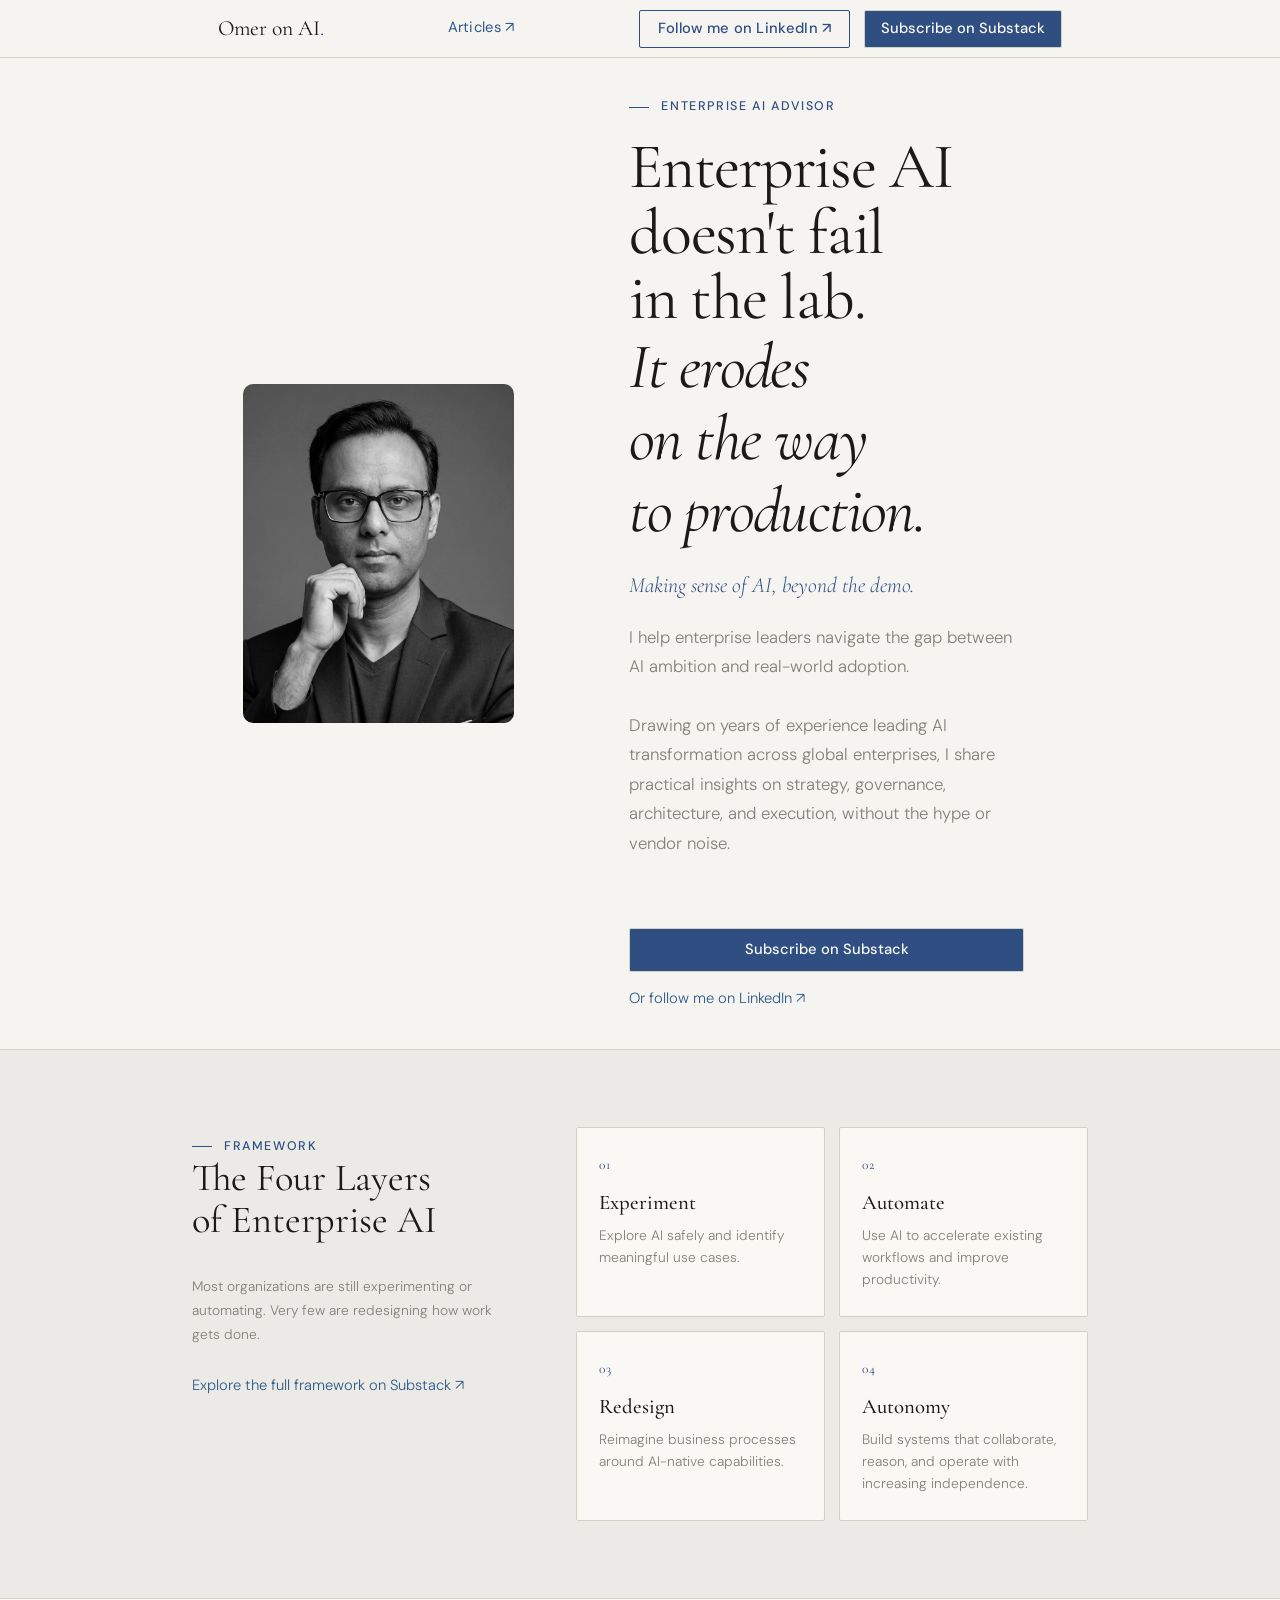
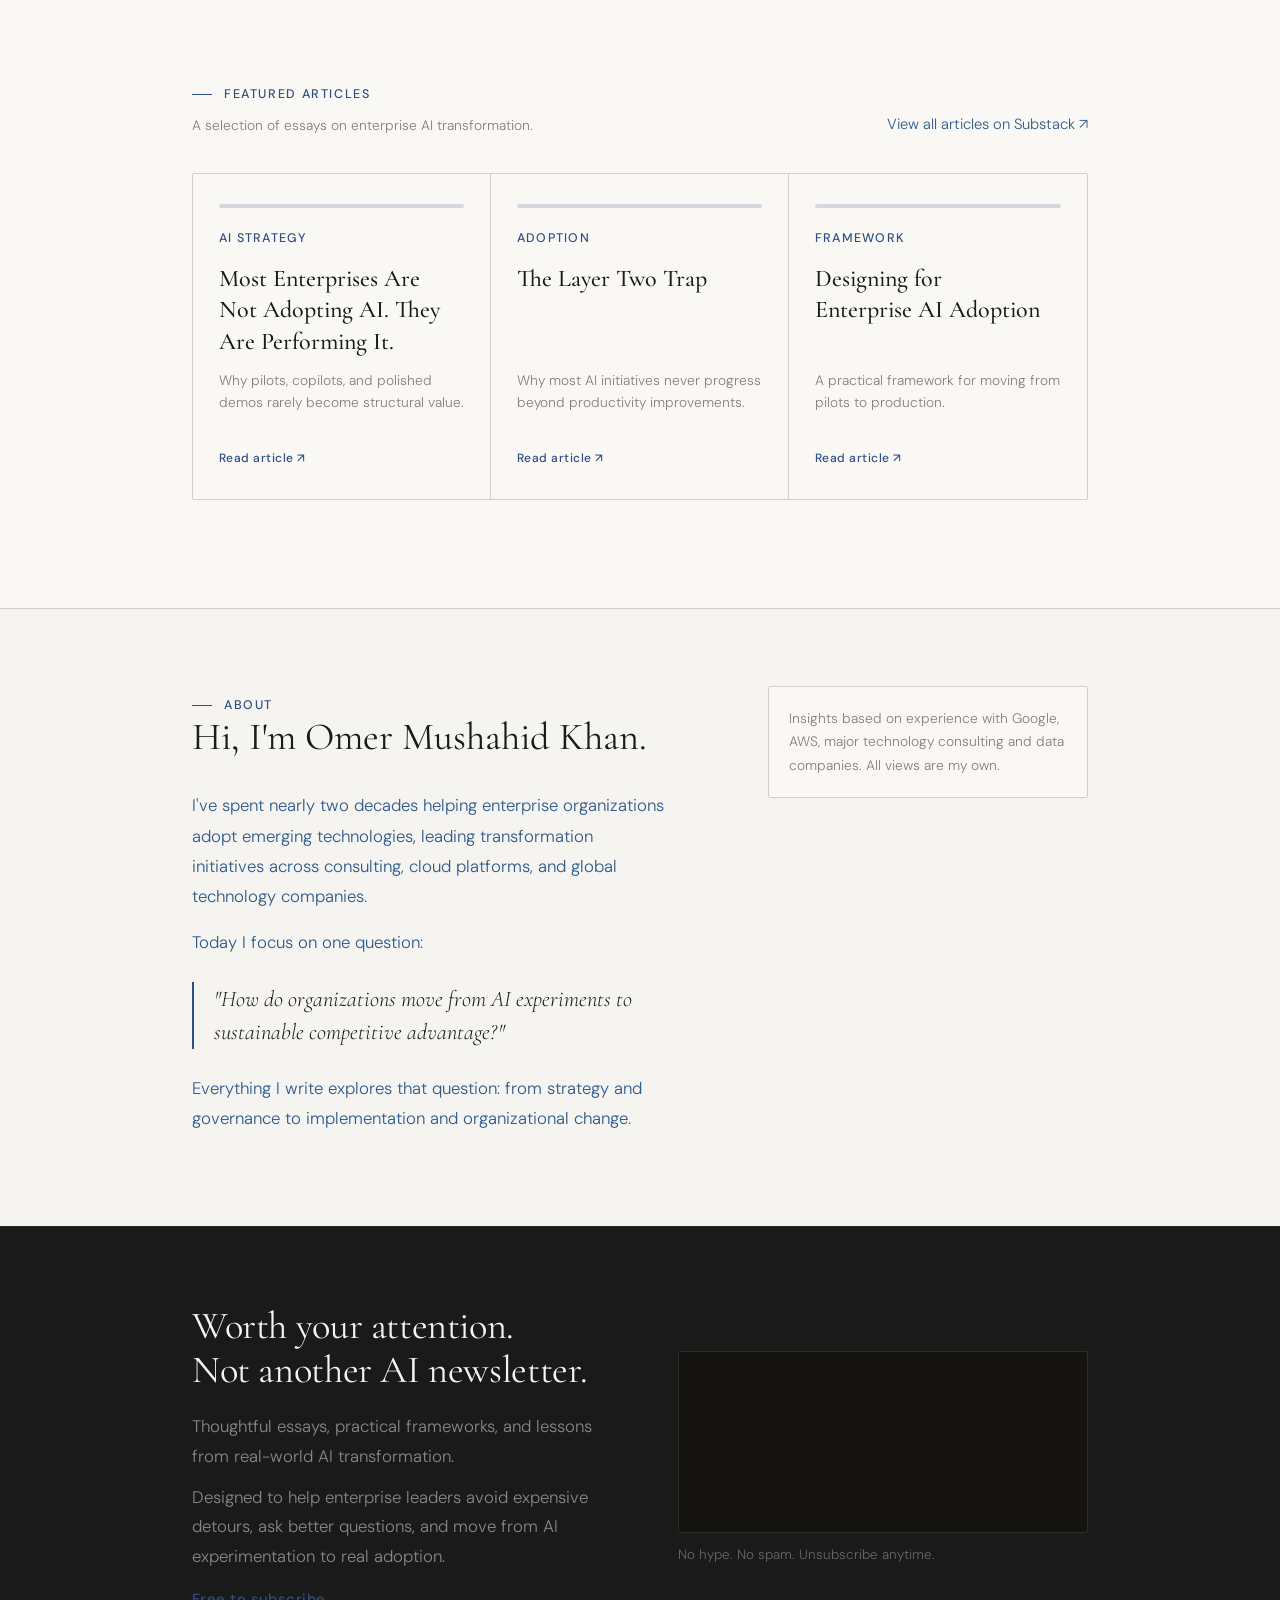
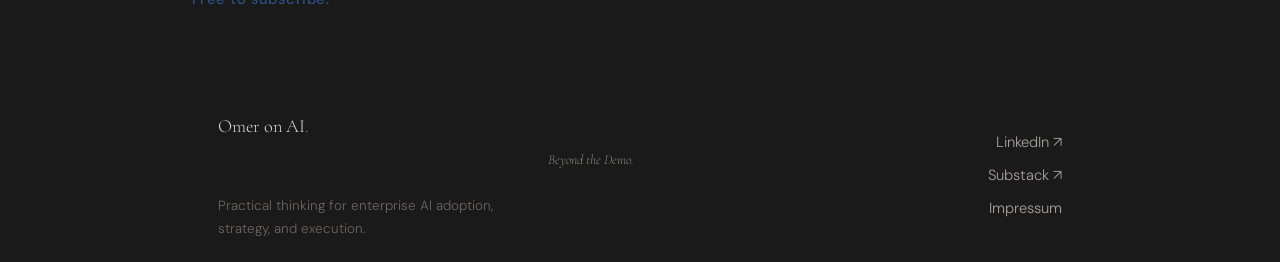
==== commit 6b549e3e: "Revert "Add Home nav item across all pages; remove redundant hero LinkedIn link (kept in nav); add m" ====
--- a/index.html
+++ b/index.html
@@ -13,7 +13,6 @@
 <header class="site-nav">
   <a class="nav-mark" href="index.html">Omer on AI<span class="nav-dot">.</span></a>
   <nav class="nav-links">
-    <a href="index.html" class="active">Home</a>
     <a class="nav-ext" href="https://omeronai.substack.com" target="_blank" rel="noopener">Articles ↗</a>
   </nav>
   <div class="nav-right">
@@ -26,7 +25,6 @@
 </header>
 
 <nav class="mobile-nav" id="mobile-nav">
-  <a href="index.html" class="active">Home</a>
   <a href="https://omeronai.substack.com" target="_blank" rel="noopener">Articles ↗</a>
   <a href="https://www.linkedin.com/in/omkhan/" target="_blank" rel="noopener">Follow me on LinkedIn ↗</a>
   <a class="btn" href="https://omeronai.substack.com" target="_blank" rel="noopener">Subscribe on Substack</a>
@@ -49,7 +47,7 @@
     <p class="hero-intro reveal-item">I help enterprise leaders navigate the gap between AI ambition and real-world adoption.<br><br>Drawing on years of experience leading AI transformation across global enterprises, I share practical insights on strategy, governance, architecture, and execution, without the hype or vendor noise.</p>
     <div class="hero-actions reveal-item">
       <a class="btn" href="#subscribe">Subscribe on Substack</a>
-      <p class="hero-actions-note">Or scroll down to browse recent writing.</p>
+      <a class="hero-secondary-link" href="https://www.linkedin.com/in/omkhan/" target="_blank" rel="noopener">Or follow me on LinkedIn ↗</a>
     </div>
   </div>
 </section>
@@ -95,8 +93,7 @@
   <div class="shell sec">
     <div class="articles-header reveal">
       <div>
-        <span class="eyebrow">Writing</span>
-        <h2 class="h-section articles-heading">Featured Articles</h2>
+        <span class="eyebrow">Featured Articles</span>
         <p class="articles-subtitle">A selection of essays on enterprise AI transformation.</p>
       </div>
       <a class="link-arrow articles-view-all" href="https://omeronai.substack.com" target="_blank" rel="noopener">View all articles on Substack ↗</a>
--- a/style.css
+++ b/style.css
@@ -1095,13 +1095,3 @@
       line-height: 1.7; white-space: pre-wrap;
     }
     .placeholder { color: var(--ink-3); font-style: italic; }
-
-/* ── Featured Articles heading fix ──────────────────────────── */
-.articles-heading { margin: 10px 0 6px; }
-
-/* ── Hero actions note (replaces redundant LinkedIn link) ────── */
-.hero-actions-note {
-  font-size: var(--meta-size);
-  color: var(--ink-3);
-  margin: 10px 0 0;
-}
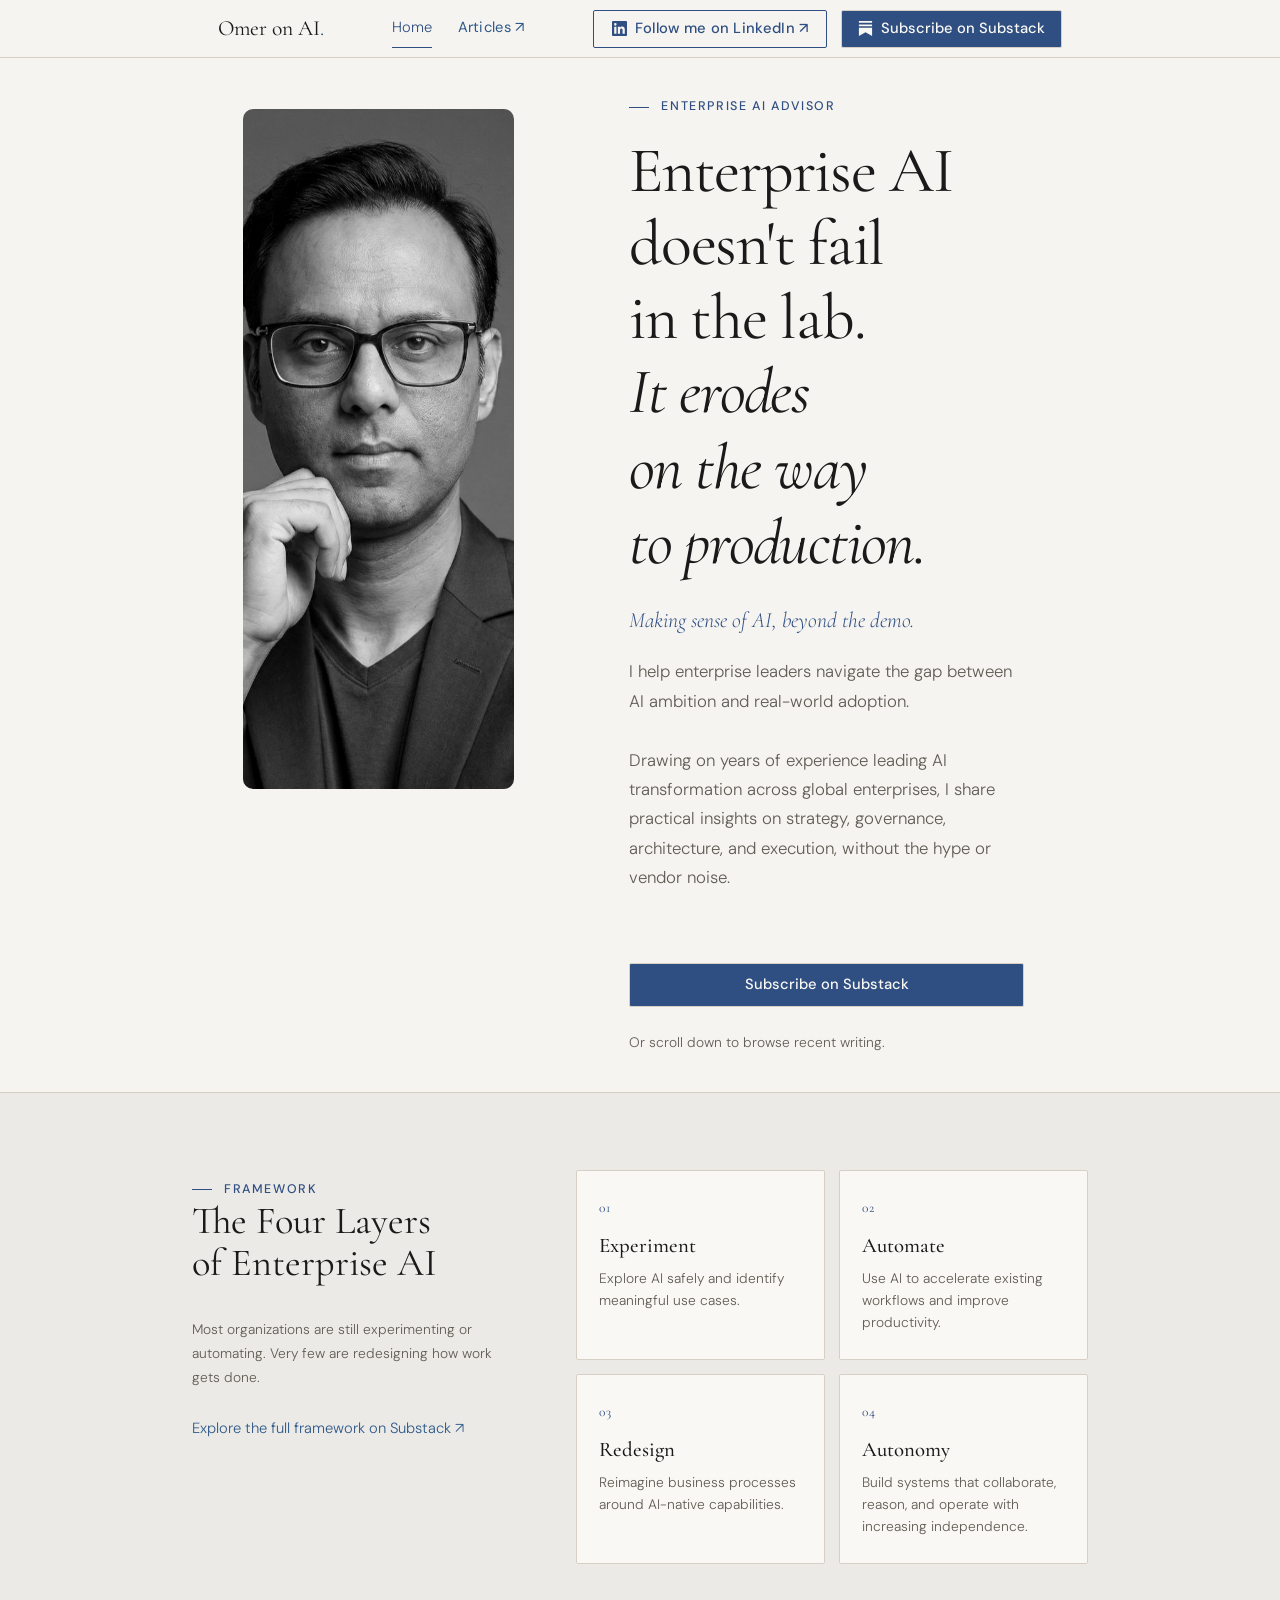
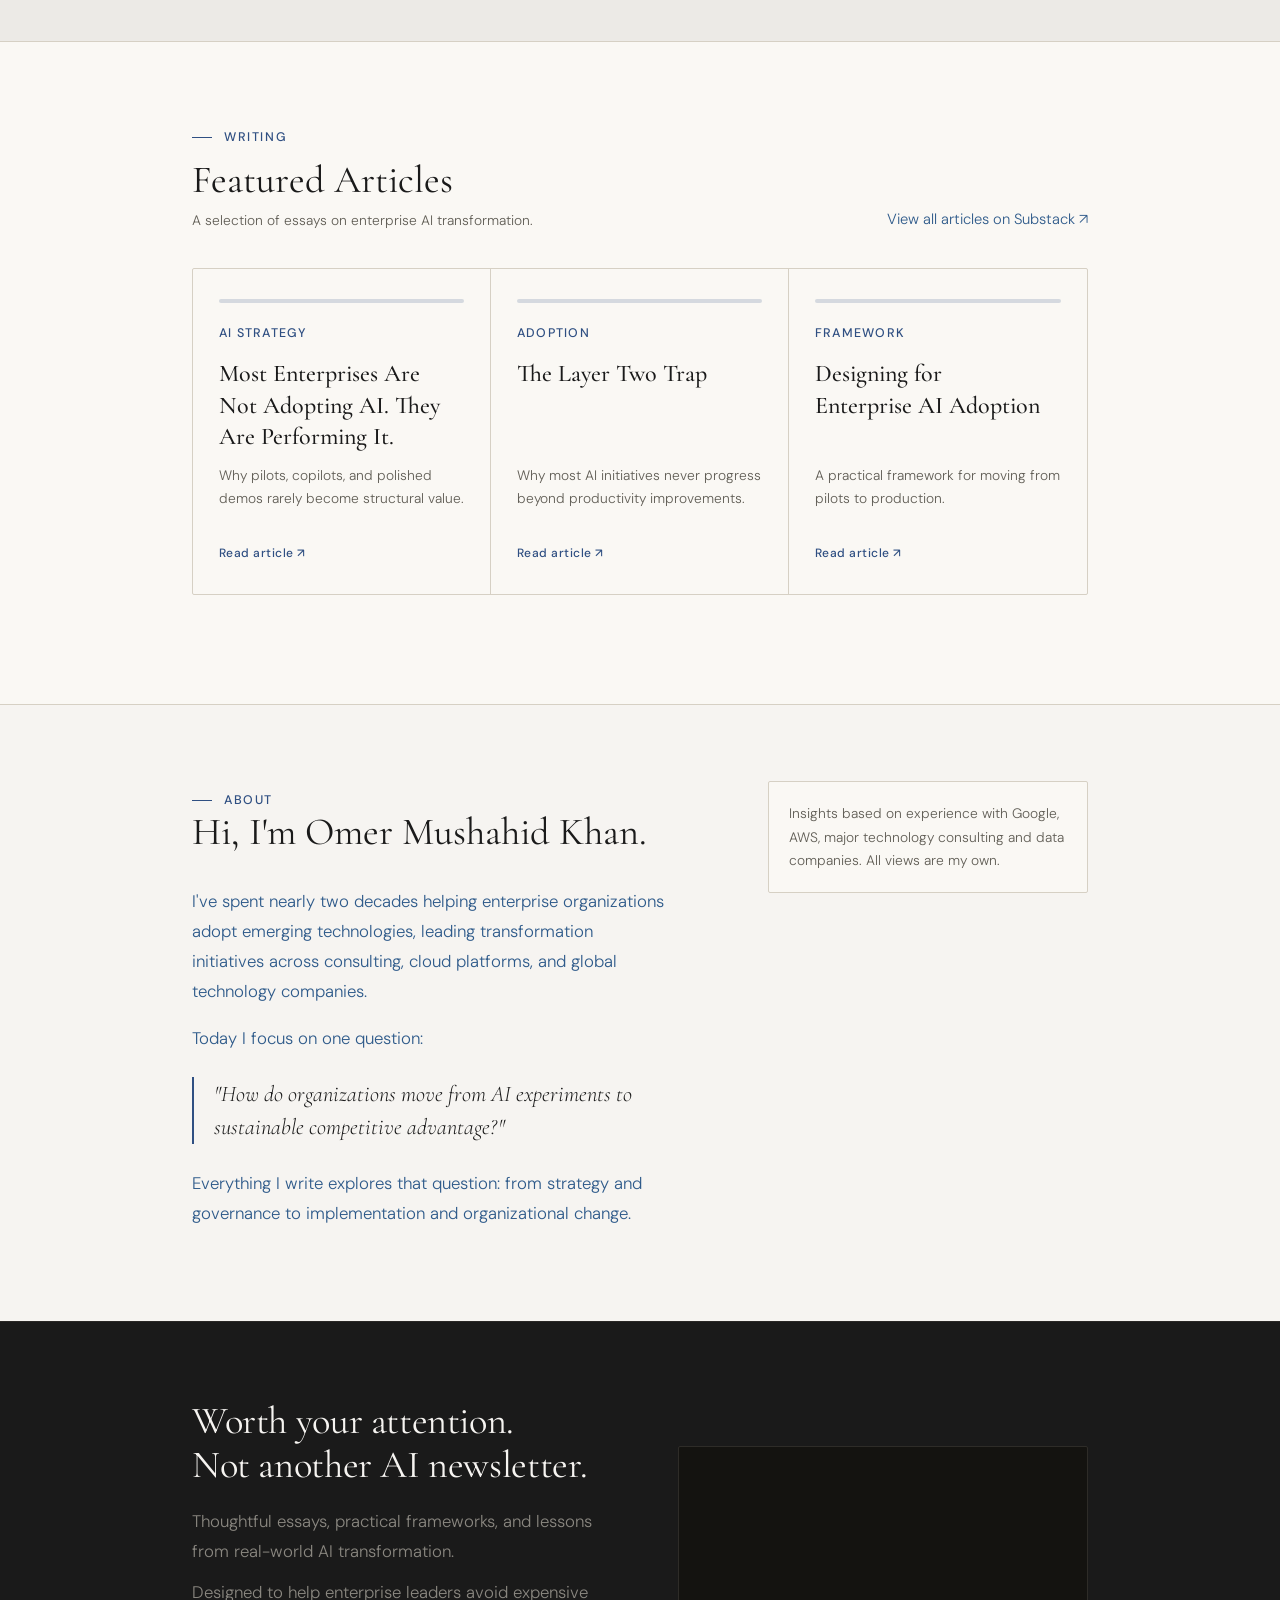
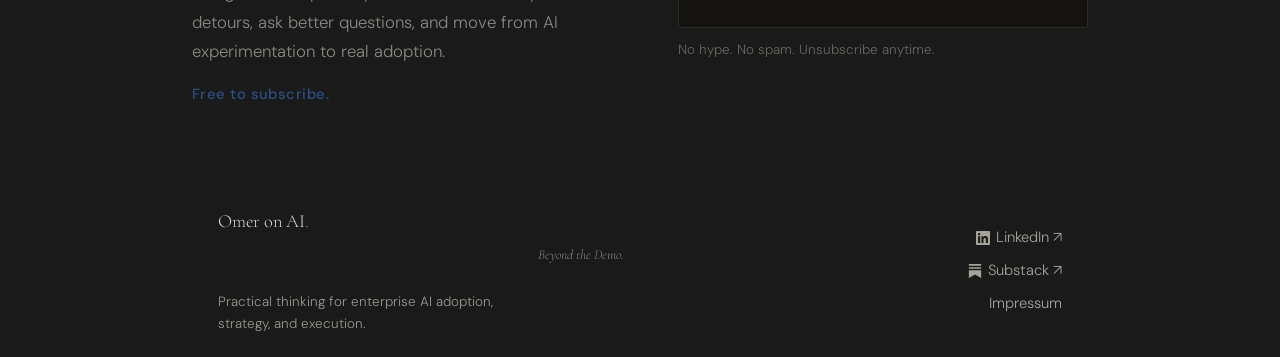
==== commit 1d8caf67: "Nav: Home link + icons in LinkedIn/Subscribe buttons + footer icons across all pages. Hero: equal-he" ====
--- a/index.html
+++ b/index.html
@@ -13,11 +13,18 @@
 <header class="site-nav">
   <a class="nav-mark" href="index.html">Omer on AI<span class="nav-dot">.</span></a>
   <nav class="nav-links">
+    <a href="index.html" class="active">Home</a>
     <a class="nav-ext" href="https://omeronai.substack.com" target="_blank" rel="noopener">Articles ↗</a>
   </nav>
   <div class="nav-right">
-    <a class="btn-outline btn-sm" href="https://www.linkedin.com/in/omkhan/" target="_blank" rel="noopener">Follow me on LinkedIn ↗</a>
-    <a class="btn btn-sm" href="https://omeronai.substack.com" target="_blank" rel="noopener">Subscribe on Substack</a>
+    <a class="btn-outline btn-sm" href="https://www.linkedin.com/in/omkhan/" target="_blank" rel="noopener">
+      <svg width="15" height="15" viewBox="0 0 24 24" fill="currentColor" aria-hidden="true"><path d="M20.45 20.45h-3.55v-5.57c0-1.33-.02-3.04-1.85-3.04-1.85 0-2.14 1.45-2.14 2.94v5.67H9.36V9h3.41v1.56h.05c.47-.9 1.64-1.85 3.38-1.85 3.61 0 4.27 2.38 4.27 5.47v6.27zM5.34 7.43a2.06 2.06 0 1 1 0-4.13 2.06 2.06 0 0 1 0 4.13zM7.12 20.45H3.56V9h3.56v11.45zM22.22 0H1.77C.79 0 0 .77 0 1.72v20.56C0 23.23.79 24 1.77 24h20.45c.98 0 1.78-.77 1.78-1.72V1.72C24 .77 23.2 0 22.22 0z"/></svg>
+      Follow me on LinkedIn ↗
+    </a>
+    <a class="btn btn-sm" href="https://omeronai.substack.com" target="_blank" rel="noopener">
+      <svg width="15" height="15" viewBox="0 0 24 24" fill="currentColor" aria-hidden="true"><path d="M22.539 8.242H1.46V5.406h21.08v2.836zM1.46 10.812V24L12 18.11 22.54 24V10.812H1.46zM22.54 0H1.46v2.836h21.08V0z"/></svg>
+      Subscribe on Substack
+    </a>
   </div>
   <button class="nav-burger" id="nav-burger" aria-label="Menu">
     <svg width="22" height="22" viewBox="0 0 24 24" fill="none" stroke="currentColor" stroke-width="2"><line x1="3" y1="6" x2="21" y2="6"/><line x1="3" y1="12" x2="21" y2="12"/><line x1="3" y1="18" x2="21" y2="18"/></svg>
@@ -25,6 +32,7 @@
 </header>
 
 <nav class="mobile-nav" id="mobile-nav">
+  <a href="index.html" class="active">Home</a>
   <a href="https://omeronai.substack.com" target="_blank" rel="noopener">Articles ↗</a>
   <a href="https://www.linkedin.com/in/omkhan/" target="_blank" rel="noopener">Follow me on LinkedIn ↗</a>
   <a class="btn" href="https://omeronai.substack.com" target="_blank" rel="noopener">Subscribe on Substack</a>
@@ -47,7 +55,7 @@
     <p class="hero-intro reveal-item">I help enterprise leaders navigate the gap between AI ambition and real-world adoption.<br><br>Drawing on years of experience leading AI transformation across global enterprises, I share practical insights on strategy, governance, architecture, and execution, without the hype or vendor noise.</p>
     <div class="hero-actions reveal-item">
       <a class="btn" href="#subscribe">Subscribe on Substack</a>
-      <a class="hero-secondary-link" href="https://www.linkedin.com/in/omkhan/" target="_blank" rel="noopener">Or follow me on LinkedIn ↗</a>
+      <p class="hero-actions-note">Or scroll down to browse recent writing.</p>
     </div>
   </div>
 </section>
@@ -93,7 +101,8 @@
   <div class="shell sec">
     <div class="articles-header reveal">
       <div>
-        <span class="eyebrow">Featured Articles</span>
+        <span class="eyebrow">Writing</span>
+        <h2 class="h-section articles-heading">Featured Articles</h2>
         <p class="articles-subtitle">A selection of essays on enterprise AI transformation.</p>
       </div>
       <a class="link-arrow articles-view-all" href="https://omeronai.substack.com" target="_blank" rel="noopener">View all articles on Substack ↗</a>
@@ -179,8 +188,14 @@
     <p class="footer-desc">Practical thinking for enterprise AI adoption, strategy, and execution.</p>
   </div>
   <div class="footer-right">
-    <a href="https://www.linkedin.com/in/omkhan/" target="_blank" rel="noopener" class="footer-ext-link">LinkedIn ↗</a>
-    <a href="https://omeronai.substack.com" target="_blank" rel="noopener" class="footer-ext-link">Substack ↗</a>
+    <a href="https://www.linkedin.com/in/omkhan/" target="_blank" rel="noopener" class="footer-ext-link">
+      <svg width="14" height="14" viewBox="0 0 24 24" fill="currentColor" aria-hidden="true"><path d="M20.45 20.45h-3.55v-5.57c0-1.33-.02-3.04-1.85-3.04-1.85 0-2.14 1.45-2.14 2.94v5.67H9.36V9h3.41v1.56h.05c.47-.9 1.64-1.85 3.38-1.85 3.61 0 4.27 2.38 4.27 5.47v6.27zM5.34 7.43a2.06 2.06 0 1 1 0-4.13 2.06 2.06 0 0 1 0 4.13zM7.12 20.45H3.56V9h3.56v11.45zM22.22 0H1.77C.79 0 0 .77 0 1.72v20.56C0 23.23.79 24 1.77 24h20.45c.98 0 1.78-.77 1.78-1.72V1.72C24 .77 23.2 0 22.22 0z"/></svg>
+      LinkedIn ↗
+    </a>
+    <a href="https://omeronai.substack.com" target="_blank" rel="noopener" class="footer-ext-link">
+      <svg width="14" height="14" viewBox="0 0 24 24" fill="currentColor" aria-hidden="true"><path d="M22.539 8.242H1.46V5.406h21.08v2.836zM1.46 10.812V24L12 18.11 22.54 24V10.812H1.46zM22.54 0H1.46v2.836h21.08V0z"/></svg>
+      Substack ↗
+    </a>
     <a href="impressum.html" class="footer-ext-link">Impressum</a>
   </div>
 </footer>
--- a/style.css
+++ b/style.css
@@ -6,7 +6,7 @@
   --white:    #faf8f4;
   --ink:      #1A1A1A;
   --ink-2:    #2E5A8A;
-  --ink-3:    #828179;
+  --ink-3:    #605d55;
   --blue:     #2f4f82;
   --border:   #d6d0c4;
 
@@ -461,15 +461,16 @@
 .hero-photo {
   position: relative;
   display: flex;
-  align-items: center;
+  align-items: stretch;
   justify-content: center;
   padding: clamp(28px, 4vw, 56px);
   background: var(--cream);
 }
 .hero-photo img {
   width: 100%;
-  max-width: 460px;
-  aspect-ratio: 4 / 5;
+  height: 100%;
+  min-height: 420px;
+  max-height: 680px;
   object-fit: cover;
   object-position: center 12%;
   display: block;
@@ -490,12 +491,12 @@
 }
 .hero-name {
   font-family: var(--font-display);
-  font-size: clamp(2.8rem, 5vw, 4.6rem);
-  line-height: 1.03; letter-spacing: -0.02em;
+  font-size: clamp(2.4rem, 5vw, 4.6rem);
+  line-height: 1.15; letter-spacing: -0.02em;
   font-weight: 400; margin: 16px 0 18px;
 }
 .hero-name .reg { display: block; }
-.hero-name .ital { display: block; font-style: italic; line-height: 1.12; padding-bottom: 6px; }
+.hero-name .ital { display: block; font-style: italic; line-height: 1.18; padding-bottom: 6px; }
 .hero-tagline {
   font-family: var(--font-display);
   font-style: italic; font-weight: 300;
@@ -622,7 +623,7 @@
 }
 @media (max-width: 760px) {
   .hero-split { grid-template-columns: 1fr; }
-  .hero-photo img { max-width: 380px; object-position: center 14%; }
+  .hero-photo img { max-width: 340px; min-height: 0; max-height: 420px; aspect-ratio: 4 / 5; object-position: center 14%; }
   .hero-copy { border-top: none; padding: 24px 20px 40px; }
   .stat-row { flex-wrap: wrap; gap: 22px; }
 }
@@ -760,6 +761,7 @@
 .btn-outline {
   display: inline-flex;
   align-items: center;
+  gap: 8px;
   font-family: var(--font-body);
   font-size: var(--ui-size);
   font-weight: 500;
@@ -980,7 +982,7 @@
 }
 .footer-desc {
   font-size: var(--small-size);
-  color: #6a6660;
+  color: #9a978f;
   line-height: 1.65;
   max-width: 320px;
   margin: 4px 0 0;
@@ -992,12 +994,16 @@
   gap: 8px;
 }
 .footer-ext-link {
+  display: inline-flex;
+  align-items: center;
+  gap: 6px;
   font-size: var(--ui-size);
   color: #a5a29a;
   text-decoration: none;
   transition: color var(--dur) var(--ease);
 }
 .footer-ext-link:hover { color: #b0ada6; }
+.footer-ext-link svg { flex-shrink: 0; }
 
 /* ── Responsive additions ───────────────────────────────────── */
 @media (max-width: 900px) {
@@ -1095,3 +1101,16 @@
       line-height: 1.7; white-space: pre-wrap;
     }
     .placeholder { color: var(--ink-3); font-style: italic; }
+
+/* ── Icon sizing inside buttons ─────────────────────────────── */
+.btn svg, .btn-outline svg { flex-shrink: 0; }
+
+/* ── Hero actions note (replaces redundant LinkedIn link) ────── */
+.hero-actions-note {
+  font-size: var(--meta-size);
+  color: var(--ink-3);
+  margin: 10px 0 0;
+}
+
+/* ── Featured Articles heading fix ──────────────────────────── */
+.articles-heading { margin: 10px 0 6px; }
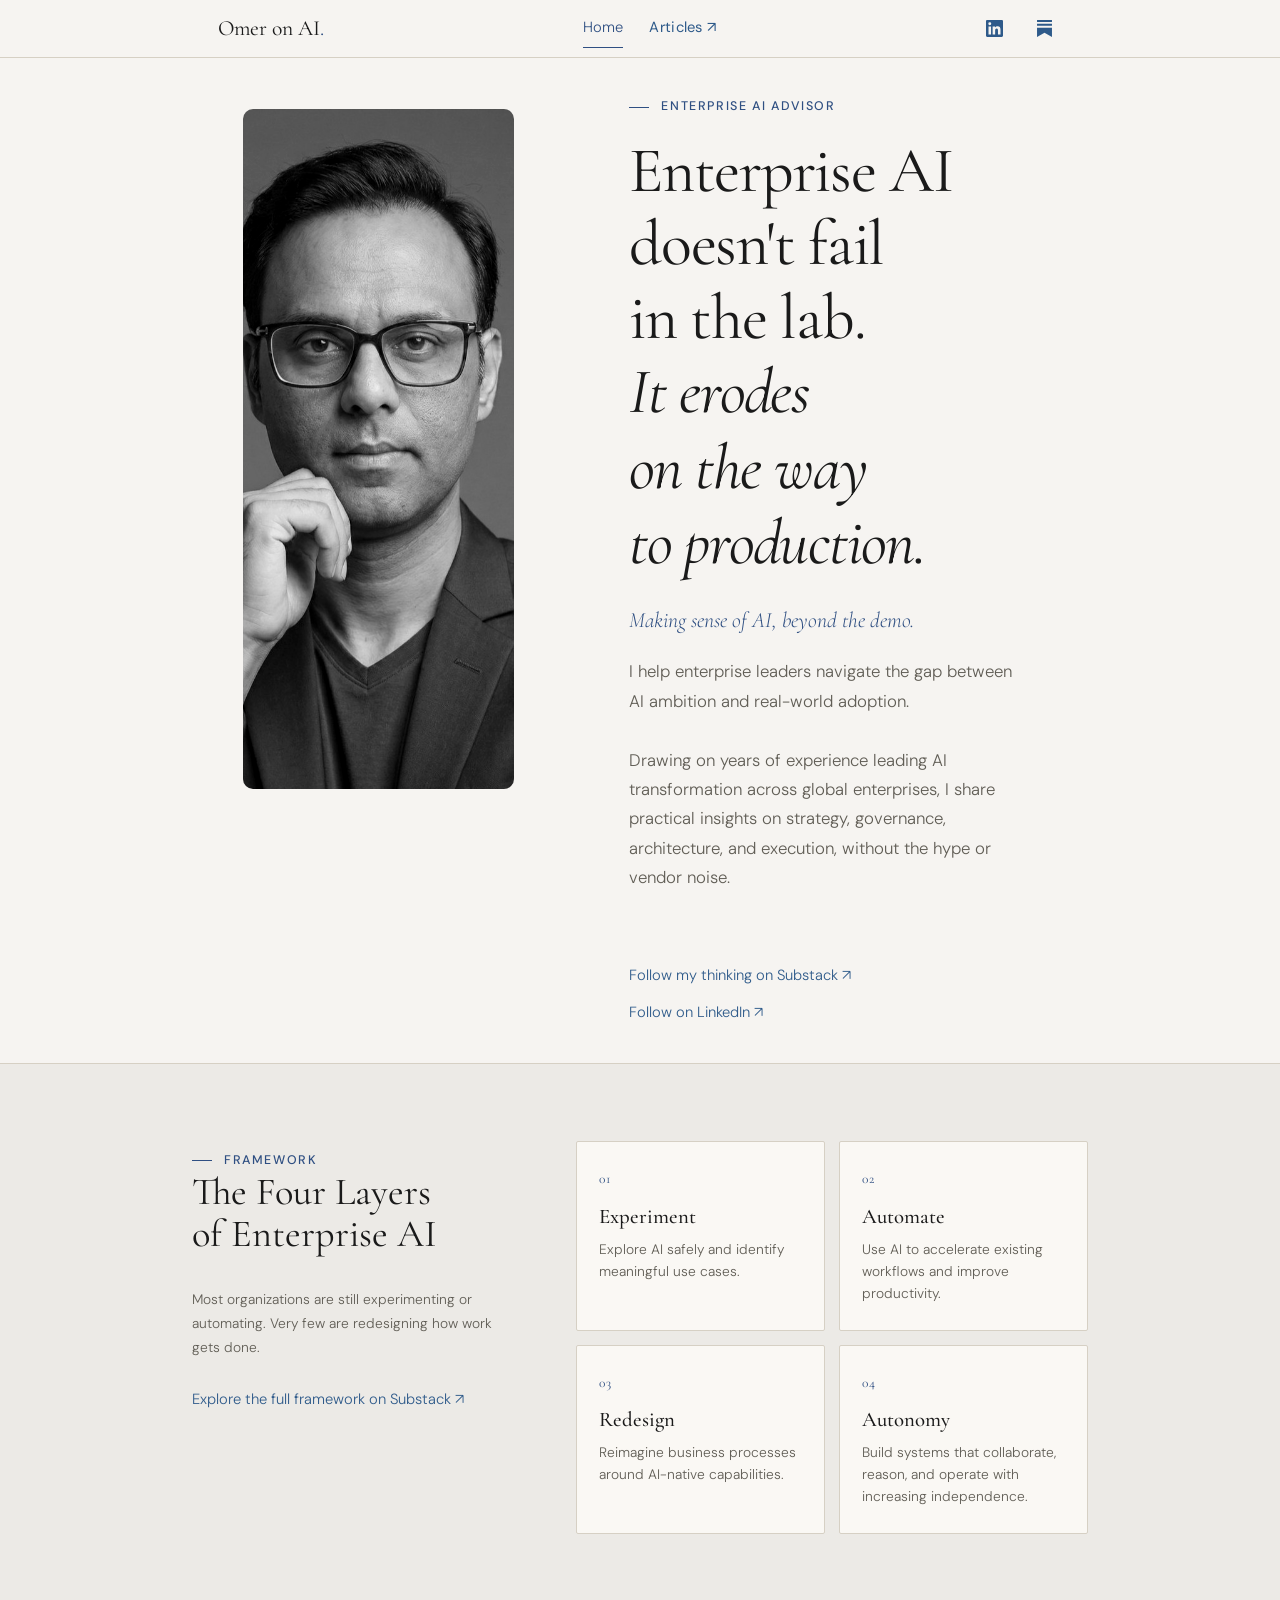
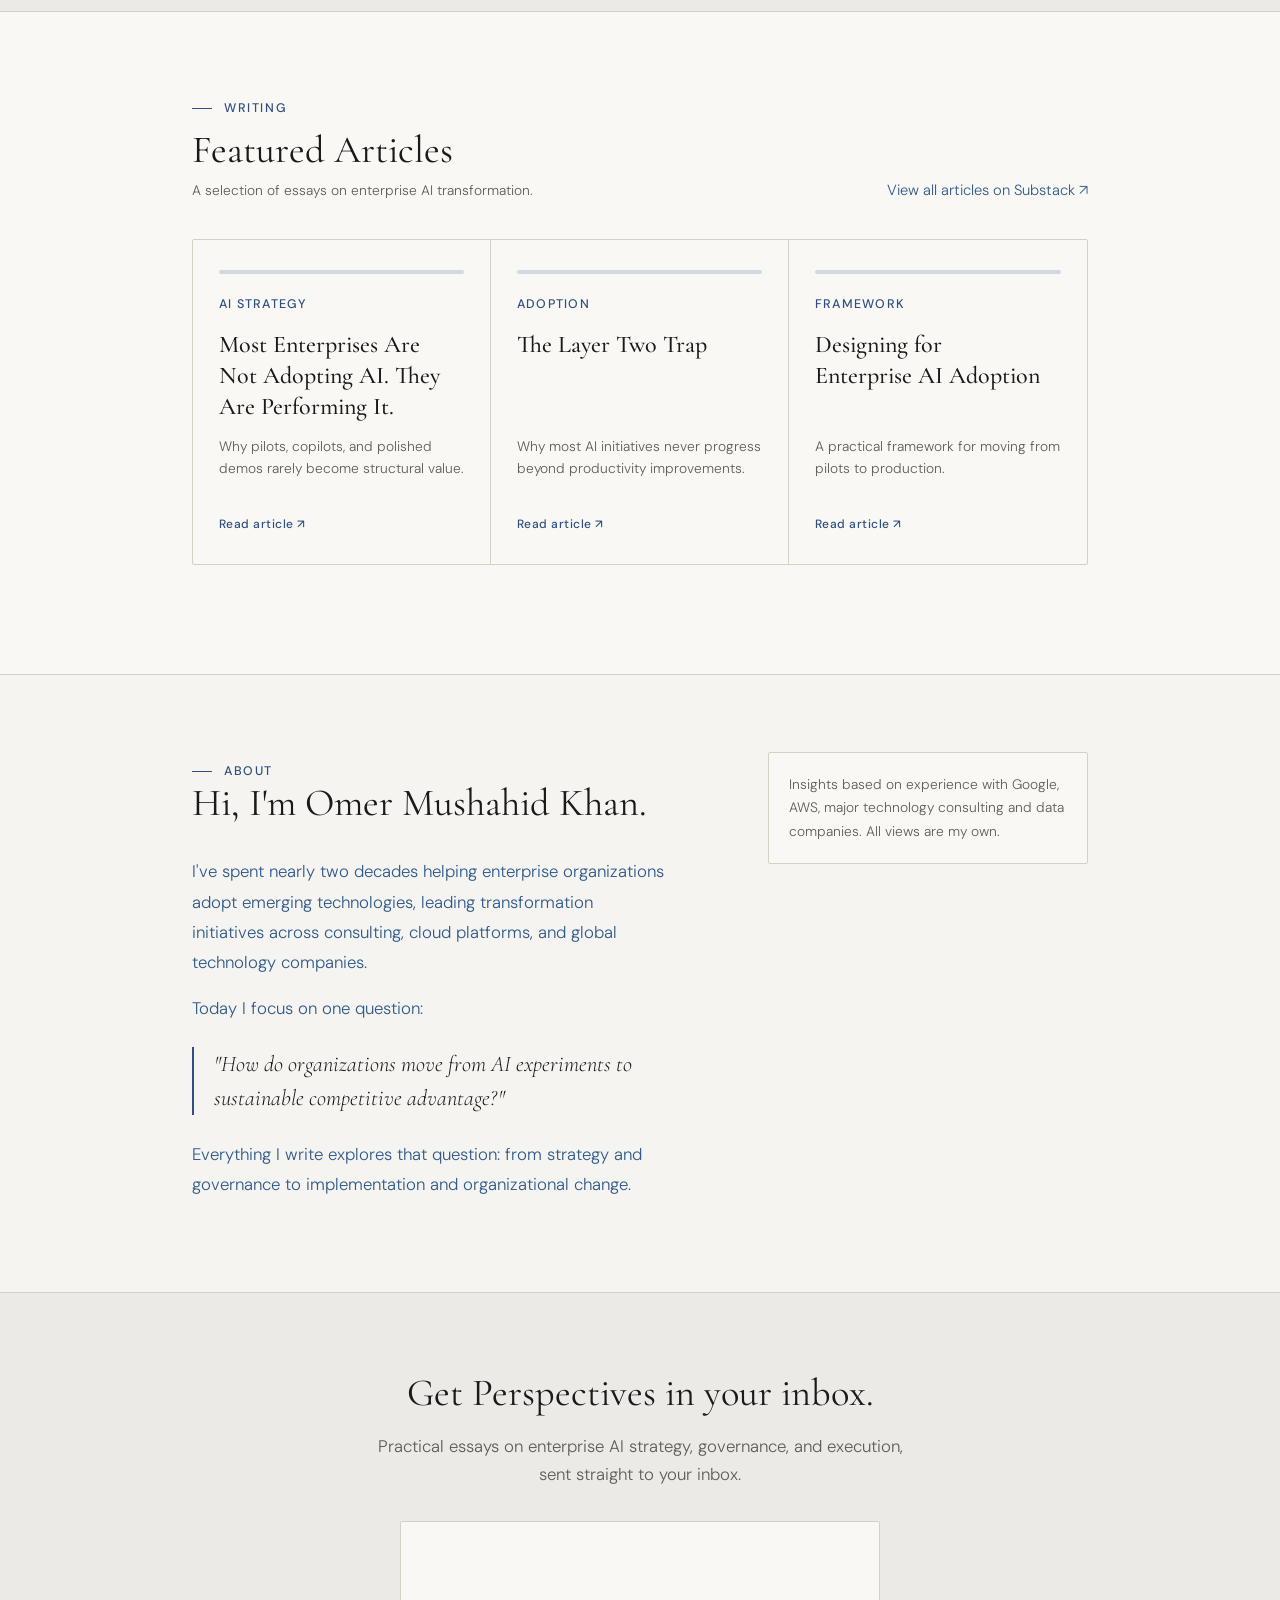
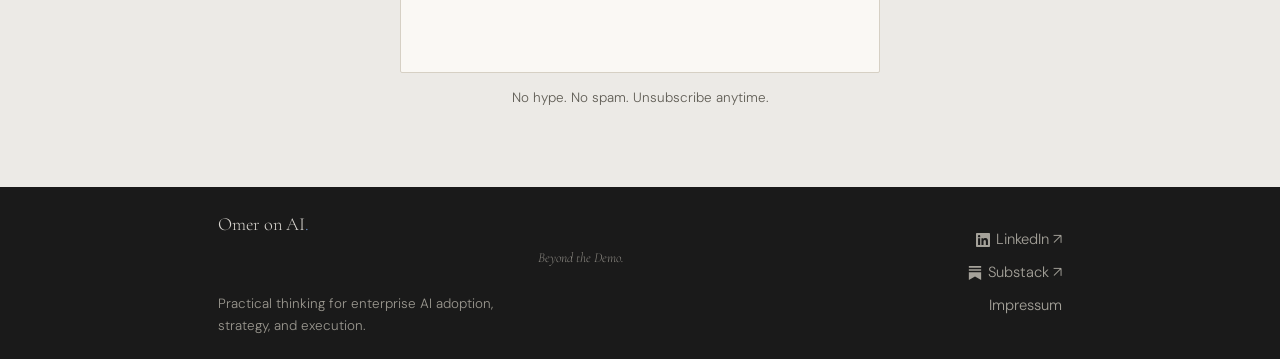
==== commit 65ad9f1a: "Nav: icon-only LinkedIn/Substack links with aria-labels (all 4 pages). Hero: replace Subscribe butto" ====
--- a/index.html
+++ b/index.html
@@ -17,13 +17,11 @@
     <a class="nav-ext" href="https://omeronai.substack.com" target="_blank" rel="noopener">Articles ↗</a>
   </nav>
   <div class="nav-right">
-    <a class="btn-outline btn-sm" href="https://www.linkedin.com/in/omkhan/" target="_blank" rel="noopener">
-      <svg width="15" height="15" viewBox="0 0 24 24" fill="currentColor" aria-hidden="true"><path d="M20.45 20.45h-3.55v-5.57c0-1.33-.02-3.04-1.85-3.04-1.85 0-2.14 1.45-2.14 2.94v5.67H9.36V9h3.41v1.56h.05c.47-.9 1.64-1.85 3.38-1.85 3.61 0 4.27 2.38 4.27 5.47v6.27zM5.34 7.43a2.06 2.06 0 1 1 0-4.13 2.06 2.06 0 0 1 0 4.13zM7.12 20.45H3.56V9h3.56v11.45zM22.22 0H1.77C.79 0 0 .77 0 1.72v20.56C0 23.23.79 24 1.77 24h20.45c.98 0 1.78-.77 1.78-1.72V1.72C24 .77 23.2 0 22.22 0z"/></svg>
-      Follow me on LinkedIn ↗
-    </a>
-    <a class="btn btn-sm" href="https://omeronai.substack.com" target="_blank" rel="noopener">
-      <svg width="15" height="15" viewBox="0 0 24 24" fill="currentColor" aria-hidden="true"><path d="M22.539 8.242H1.46V5.406h21.08v2.836zM1.46 10.812V24L12 18.11 22.54 24V10.812H1.46zM22.54 0H1.46v2.836h21.08V0z"/></svg>
-      Subscribe on Substack
+    <a class="nav-icon-link" href="https://www.linkedin.com/in/omkhan/" target="_blank" rel="noopener" aria-label="Follow on LinkedIn">
+      <svg width="17" height="17" viewBox="0 0 24 24" fill="currentColor" aria-hidden="true"><path d="M20.45 20.45h-3.55v-5.57c0-1.33-.02-3.04-1.85-3.04-1.85 0-2.14 1.45-2.14 2.94v5.67H9.36V9h3.41v1.56h.05c.47-.9 1.64-1.85 3.38-1.85 3.61 0 4.27 2.38 4.27 5.47v6.27zM5.34 7.43a2.06 2.06 0 1 1 0-4.13 2.06 2.06 0 0 1 0 4.13zM7.12 20.45H3.56V9h3.56v11.45zM22.22 0H1.77C.79 0 0 .77 0 1.72v20.56C0 23.23.79 24 1.77 24h20.45c.98 0 1.78-.77 1.78-1.72V1.72C24 .77 23.2 0 22.22 0z"/></svg>
+    </a>
+    <a class="nav-icon-link" href="https://omeronai.substack.com" target="_blank" rel="noopener" aria-label="Subscribe on Substack">
+      <svg width="17" height="17" viewBox="0 0 24 24" fill="currentColor" aria-hidden="true"><path d="M22.539 8.242H1.46V5.406h21.08v2.836zM1.46 10.812V24L12 18.11 22.54 24V10.812H1.46zM22.54 0H1.46v2.836h21.08V0z"/></svg>
     </a>
   </div>
   <button class="nav-burger" id="nav-burger" aria-label="Menu">
@@ -54,8 +52,8 @@
     <p class="hero-tagline reveal-item">Making sense of AI, beyond the demo.</p>
     <p class="hero-intro reveal-item">I help enterprise leaders navigate the gap between AI ambition and real-world adoption.<br><br>Drawing on years of experience leading AI transformation across global enterprises, I share practical insights on strategy, governance, architecture, and execution, without the hype or vendor noise.</p>
     <div class="hero-actions reveal-item">
-      <a class="btn" href="#subscribe">Subscribe on Substack</a>
-      <p class="hero-actions-note">Or scroll down to browse recent writing.</p>
+      <a class="link-arrow" href="https://omeronai.substack.com" target="_blank" rel="noopener">Follow my thinking on Substack ↗</a>
+      <a class="link-arrow" href="https://www.linkedin.com/in/omkhan/" target="_blank" rel="noopener">Follow on LinkedIn ↗</a>
     </div>
   </div>
 </section>
@@ -153,27 +151,21 @@
 </section>
 
 <!-- SUBSCRIBE CTA -->
-<section class="subscribe-dark" id="subscribe">
-  <div class="shell sec">
-    <div class="subscribe-grid">
-      <div class="subscribe-copy reveal">
-        <h2 class="subscribe-heading">Worth your attention.<br>Not another AI newsletter.</h2>
-        <p class="subscribe-body">Thoughtful essays, practical frameworks, and lessons from real-world AI transformation.</p>
-        <p class="subscribe-body">Designed to help enterprise leaders avoid expensive detours, ask better questions, and move from AI experimentation to real adoption.</p>
-        <p class="subscribe-free">Free to subscribe.</p>
-      </div>
-      <div class="subscribe-form-col reveal d1">
-        <div class="subscribe-embed-wrap">
-          <iframe
-            src="https://omeronai.substack.com/embed"
-            title="Subscribe to Omer on AI"
-            height="180"
-            scrolling="no"
-            loading="lazy">
-          </iframe>
-        </div>
-        <p class="subscribe-microcopy">No hype. No spam. Unsubscribe anytime.</p>
-      </div>
+<section class="subscribe-light" id="subscribe">
+  <div class="shell sec">
+    <div class="subscribe-center reveal">
+      <h2 class="subscribe-light-heading">Get Perspectives in your inbox.</h2>
+      <p class="subscribe-light-body">Practical essays on enterprise AI strategy, governance, and execution, sent straight to your inbox.</p>
+      <div class="subscribe-embed-wrap-light">
+        <iframe
+          src="https://omeronai.substack.com/embed"
+          title="Subscribe to Omer on AI"
+          height="150"
+          scrolling="no"
+          loading="lazy">
+        </iframe>
+      </div>
+      <p class="subscribe-light-microcopy">No hype. No spam. Unsubscribe anytime.</p>
     </div>
   </div>
 </section>
--- a/style.css
+++ b/style.css
@@ -790,7 +790,7 @@
 .nav-ext:hover { color: var(--blue); }
 
 /* ── Hero updates ───────────────────────────────────────────── */
-.hero-actions { display: flex; flex-direction: column; gap: 14px; margin-top: 36px; }
+.hero-actions { display: flex; flex-direction: column; align-items: flex-start; gap: 12px; margin-top: 36px; }
 .hero-secondary-link {
   font-size: var(--ui-size);
   color: var(--ink-2);
@@ -1114,3 +1114,61 @@
 
 /* ── Featured Articles heading fix ──────────────────────────── */
 .articles-heading { margin: 10px 0 6px; }
+
+/* =================================================================
+   NAV — icon-only links
+   ================================================================= */
+.nav-icon-link {
+  display: inline-flex;
+  align-items: center;
+  justify-content: center;
+  width: 36px;
+  height: 36px;
+  border-radius: 50%;
+  color: var(--ink-2);
+  transition: background var(--dur) var(--ease), color var(--dur) var(--ease);
+}
+.nav-icon-link:hover { background: var(--cream-2); color: var(--blue); }
+.nav-icon-link svg { flex-shrink: 0; }
+
+/* =================================================================
+   SUBSCRIBE — light, centered section (replaces dark two-column CTA)
+   ================================================================= */
+.subscribe-light {
+  background: var(--cream-2);
+  border-top: var(--border-line);
+}
+.subscribe-center {
+  max-width: 560px;
+  margin: 0 auto;
+  text-align: center;
+}
+.subscribe-light-heading {
+  font-family: var(--font-display);
+  font-size: clamp(1.8rem, 3vw, 2.4rem);
+  font-weight: 400;
+  color: var(--ink);
+  line-height: 1.2;
+  margin: 0 0 16px;
+}
+.subscribe-light-body {
+  font-size: var(--body-size);
+  font-weight: 300;
+  color: var(--ink-3);
+  line-height: 1.7;
+  margin: 0 0 32px;
+}
+.subscribe-embed-wrap-light {
+  border: var(--border-line);
+  border-radius: var(--radius);
+  overflow: hidden;
+  background: var(--white);
+  max-width: 480px;
+  margin: 0 auto;
+}
+.subscribe-embed-wrap-light iframe { display: block; width: 100%; border: none; }
+.subscribe-light-microcopy {
+  font-size: var(--small-size);
+  color: var(--ink-3);
+  margin: 14px 0 0;
+}
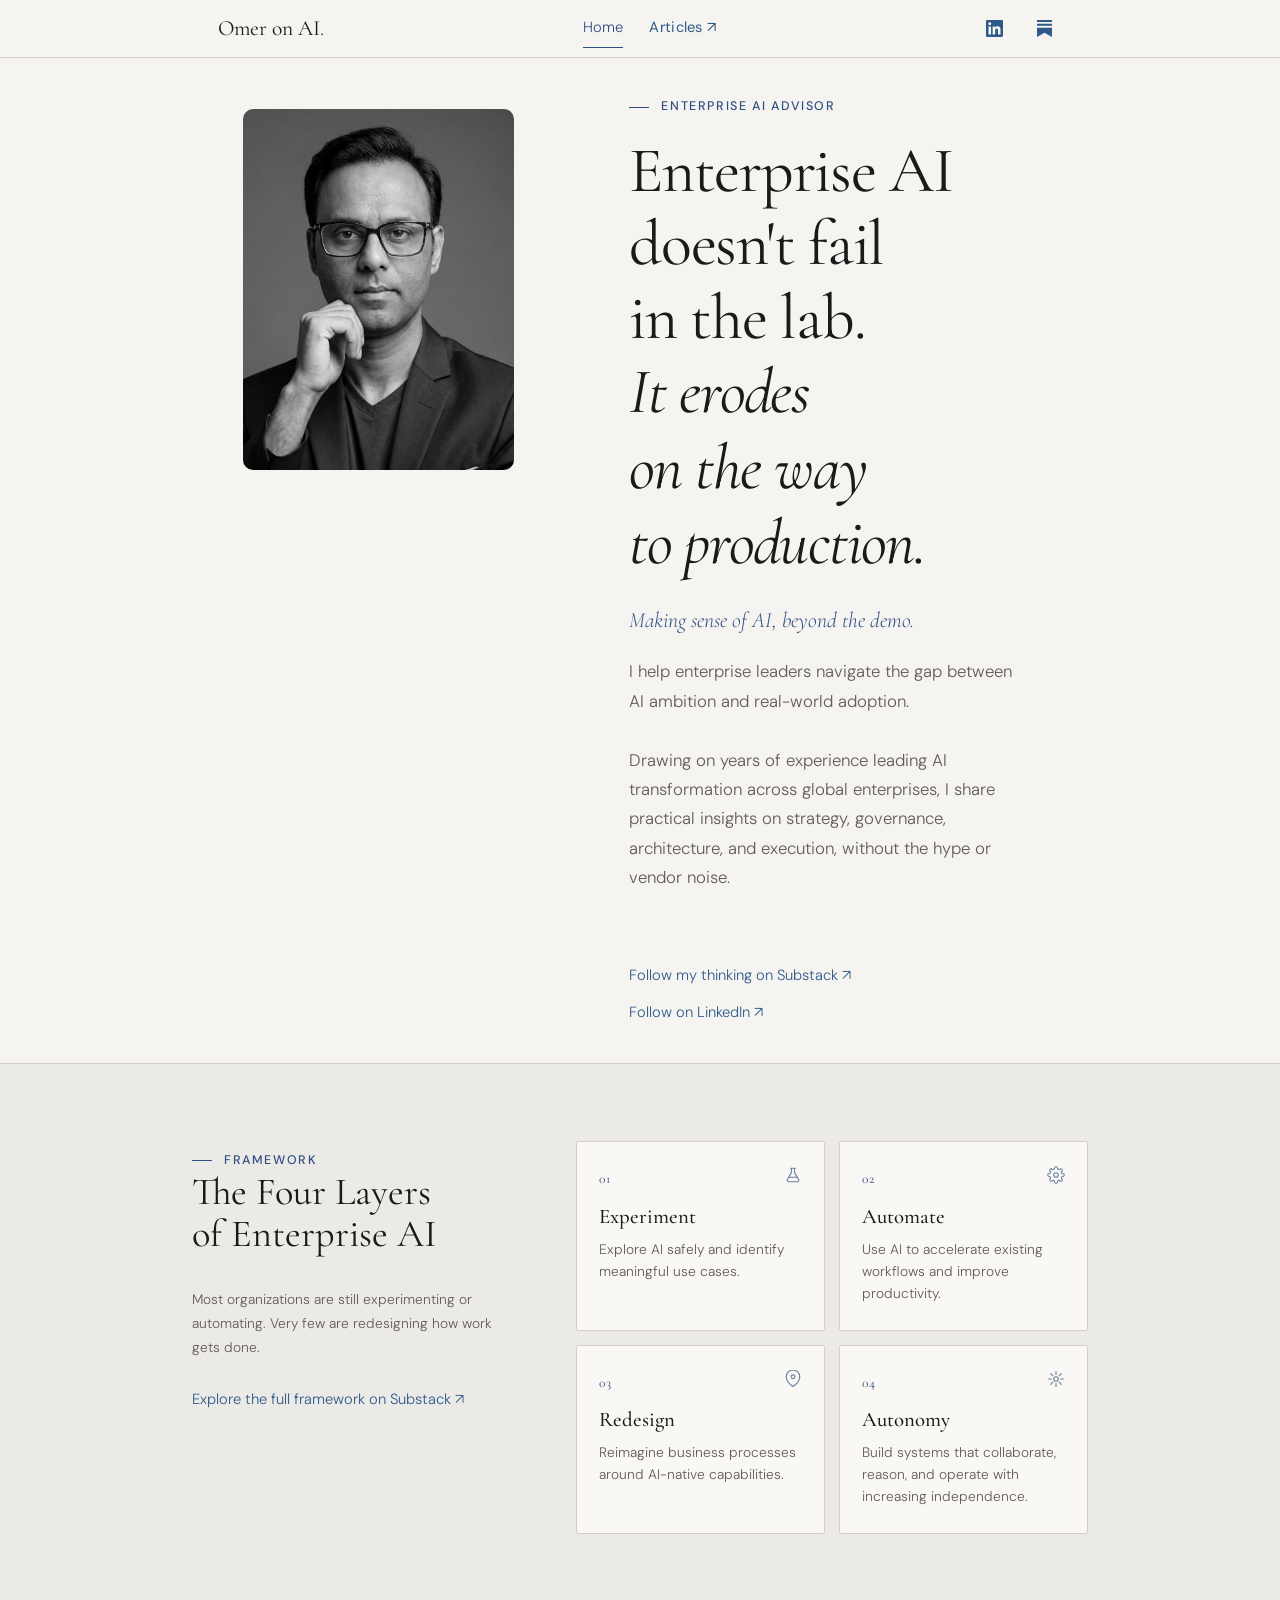
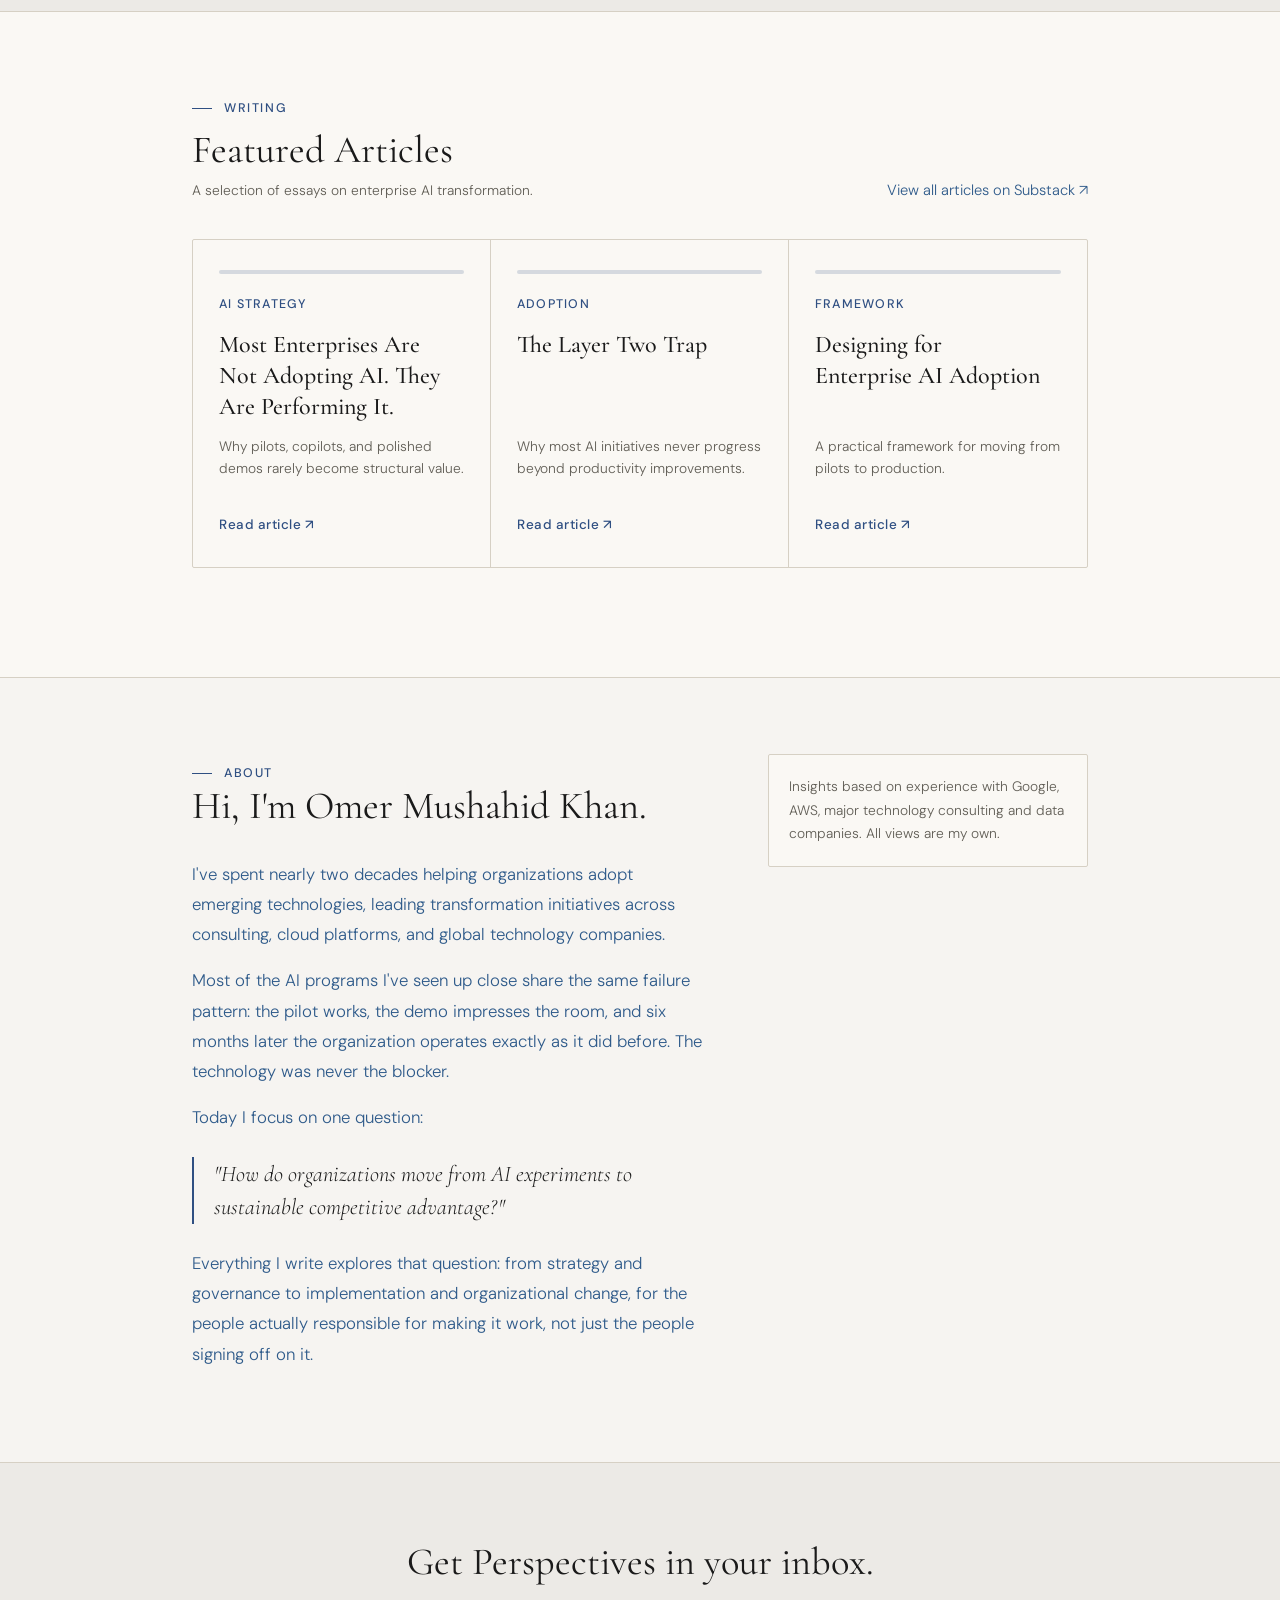
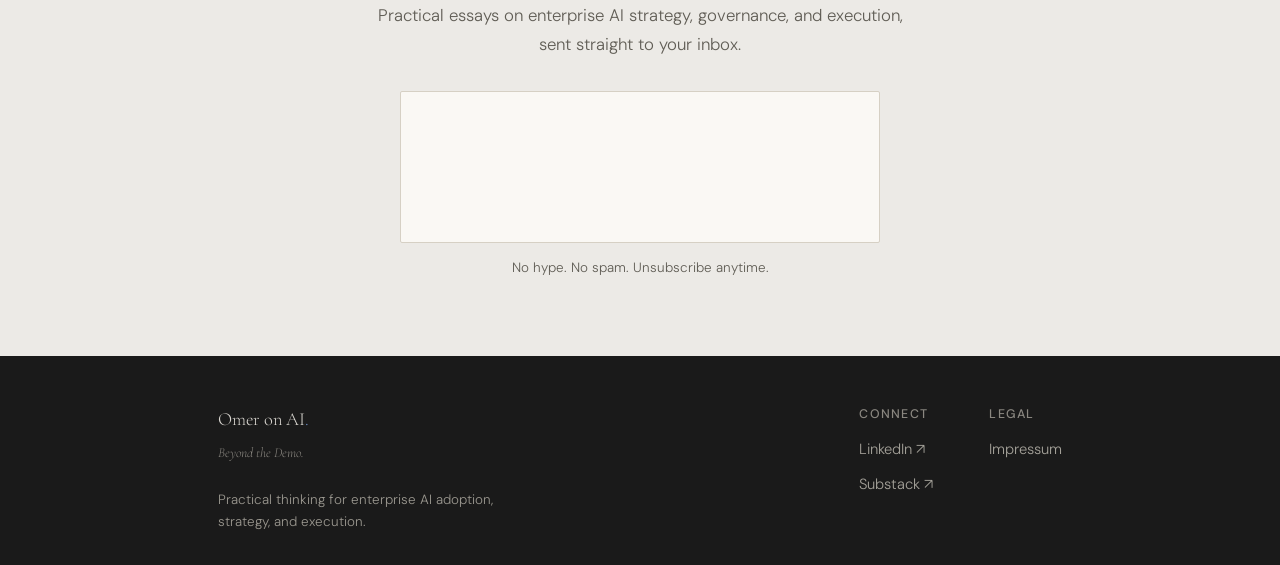
==== commit ac2ac574: "Hero: revert photo to bounded aspect-ratio (was stretched-to-match, causing disconnected proportions" ====
--- a/index.html
+++ b/index.html
@@ -71,21 +71,25 @@
       <div class="layers-cards-grid reveal d1">
         <div class="layer-card">
           <span class="layer-card-num">01</span>
+          <svg class="layer-card-icon" width="18" height="18" viewBox="0 0 24 24" fill="none" stroke="currentColor" stroke-width="1.5" stroke-linecap="round" stroke-linejoin="round" aria-hidden="true"><path d="M9 3h6M10 3v5.5L4.5 18a2 2 0 001.7 3h11.6a2 2 0 001.7-3L14 8.5V3"/><path d="M7 15h10"/></svg>
           <h3 class="layer-card-title">Experiment</h3>
           <p class="layer-card-desc">Explore AI safely and identify meaningful use cases.</p>
         </div>
         <div class="layer-card">
           <span class="layer-card-num">02</span>
+          <svg class="layer-card-icon" width="18" height="18" viewBox="0 0 24 24" fill="none" stroke="currentColor" stroke-width="1.5" stroke-linecap="round" stroke-linejoin="round" aria-hidden="true"><circle cx="12" cy="12" r="3"/><path d="M19.4 15a1.65 1.65 0 00.33 1.82l.06.06a2 2 0 11-2.83 2.83l-.06-.06a1.65 1.65 0 00-1.82-.33 1.65 1.65 0 00-1 1.51V21a2 2 0 11-4 0v-.09A1.65 1.65 0 009 19.4a1.65 1.65 0 00-1.82.33l-.06.06a2 2 0 11-2.83-2.83l.06-.06A1.65 1.65 0 004.6 15a1.65 1.65 0 00-1.51-1H3a2 2 0 110-4h.09A1.65 1.65 0 004.6 9a1.65 1.65 0 00-.33-1.82l-.06-.06a2 2 0 112.83-2.83l.06.06A1.65 1.65 0 009 4.6a1.65 1.65 0 001-1.51V3a2 2 0 114 0v.09a1.65 1.65 0 001 1.51 1.65 1.65 0 001.82-.33l.06-.06a2 2 0 112.83 2.83l-.06.06A1.65 1.65 0 0019.4 9a1.65 1.65 0 001.51 1H21a2 2 0 110 4h-.09a1.65 1.65 0 00-1.51 1z"/></svg>
           <h3 class="layer-card-title">Automate</h3>
           <p class="layer-card-desc">Use AI to accelerate existing workflows and improve productivity.</p>
         </div>
         <div class="layer-card">
           <span class="layer-card-num">03</span>
+          <svg class="layer-card-icon" width="18" height="18" viewBox="0 0 24 24" fill="none" stroke="currentColor" stroke-width="1.5" stroke-linecap="round" stroke-linejoin="round" aria-hidden="true"><path d="M12 22c6-4 9-8.5 9-13a9 9 0 10-18 0c0 4.5 3 9 9 13z"/><circle cx="12" cy="9" r="2.5"/></svg>
           <h3 class="layer-card-title">Redesign</h3>
           <p class="layer-card-desc">Reimagine business processes around AI-native capabilities.</p>
         </div>
         <div class="layer-card">
           <span class="layer-card-num">04</span>
+          <svg class="layer-card-icon" width="18" height="18" viewBox="0 0 24 24" fill="none" stroke="currentColor" stroke-width="1.5" stroke-linecap="round" stroke-linejoin="round" aria-hidden="true"><path d="M12 2v4M12 18v4M4.93 4.93l2.83 2.83M16.24 16.24l2.83 2.83M2 12h4M18 12h4M4.93 19.07l2.83-2.83M16.24 7.76l2.83-2.83"/><circle cx="12" cy="12" r="3"/></svg>
           <h3 class="layer-card-title">Autonomy</h3>
           <p class="layer-card-desc">Build systems that collaborate, reason, and operate with increasing independence.</p>
         </div>
@@ -138,10 +142,11 @@
       <div class="about-main">
         <span class="eyebrow">About</span>
         <h2 class="h-section">Hi, I'm Omer Mushahid Khan.</h2>
-        <p class="about-body">I've spent nearly two decades helping enterprise organizations adopt emerging technologies, leading transformation initiatives across consulting, cloud platforms, and global technology companies.</p>
+        <p class="about-body">I've spent nearly two decades helping organizations adopt emerging technologies, leading transformation initiatives across consulting, cloud platforms, and global technology companies.</p>
+        <p class="about-body">Most of the AI programs I've seen up close share the same failure pattern: the pilot works, the demo impresses the room, and six months later the organization operates exactly as it did before. The technology was never the blocker.</p>
         <p class="about-body">Today I focus on one question:</p>
         <blockquote class="about-quote">"How do organizations move from AI experiments to sustainable competitive advantage?"</blockquote>
-        <p class="about-body">Everything I write explores that question: from strategy and governance to implementation and organizational change.</p>
+        <p class="about-body">Everything I write explores that question: from strategy and governance to implementation and organizational change, for the people actually responsible for making it work, not just the people signing off on it.</p>
       </div>
       <div class="about-aside">
         <p class="about-credentials">Insights based on experience with Google, AWS, major technology consulting and data companies. All views are my own.</p>
@@ -179,16 +184,16 @@
     <p class="footer-tagline">Beyond the Demo.</p>
     <p class="footer-desc">Practical thinking for enterprise AI adoption, strategy, and execution.</p>
   </div>
-  <div class="footer-right">
-    <a href="https://www.linkedin.com/in/omkhan/" target="_blank" rel="noopener" class="footer-ext-link">
-      <svg width="14" height="14" viewBox="0 0 24 24" fill="currentColor" aria-hidden="true"><path d="M20.45 20.45h-3.55v-5.57c0-1.33-.02-3.04-1.85-3.04-1.85 0-2.14 1.45-2.14 2.94v5.67H9.36V9h3.41v1.56h.05c.47-.9 1.64-1.85 3.38-1.85 3.61 0 4.27 2.38 4.27 5.47v6.27zM5.34 7.43a2.06 2.06 0 1 1 0-4.13 2.06 2.06 0 0 1 0 4.13zM7.12 20.45H3.56V9h3.56v11.45zM22.22 0H1.77C.79 0 0 .77 0 1.72v20.56C0 23.23.79 24 1.77 24h20.45c.98 0 1.78-.77 1.78-1.72V1.72C24 .77 23.2 0 22.22 0z"/></svg>
-      LinkedIn ↗
-    </a>
-    <a href="https://omeronai.substack.com" target="_blank" rel="noopener" class="footer-ext-link">
-      <svg width="14" height="14" viewBox="0 0 24 24" fill="currentColor" aria-hidden="true"><path d="M22.539 8.242H1.46V5.406h21.08v2.836zM1.46 10.812V24L12 18.11 22.54 24V10.812H1.46zM22.54 0H1.46v2.836h21.08V0z"/></svg>
-      Substack ↗
-    </a>
-    <a href="impressum.html" class="footer-ext-link">Impressum</a>
+  <div class="footer-cols">
+    <div class="footer-col">
+      <p class="footer-col-h">Connect</p>
+      <a href="https://www.linkedin.com/in/omkhan/" target="_blank" rel="noopener" class="footer-ext-link">LinkedIn ↗</a>
+      <a href="https://omeronai.substack.com" target="_blank" rel="noopener" class="footer-ext-link">Substack ↗</a>
+    </div>
+    <div class="footer-col">
+      <p class="footer-col-h">Legal</p>
+      <a href="impressum.html" class="footer-ext-link">Impressum</a>
+    </div>
   </div>
 </footer>
 
--- a/style.css
+++ b/style.css
@@ -336,10 +336,11 @@
 .site-footer {
   background: var(--ink);
   color: #b8b6b1;
-  padding: 22px max(20px, calc((100% - var(--site-width)) / 2 + var(--gutter)));
+  padding: 48px max(20px, calc((100% - var(--site-width)) / 2 + var(--gutter))) 32px;
   display: flex;
-  align-items: center;
-  gap: 24px;
+  align-items: flex-start;
+  justify-content: space-between;
+  gap: 48px;
   font-family: var(--font-body);
   font-size: 0.78rem;
   flex-wrap: wrap;
@@ -353,16 +354,6 @@
 }
 .footer-mark:hover { color: #d9d6d0; text-decoration: none; }
 .footer-dot { color: #6e8fc4; }
-.footer-tagline {
-  flex: 1;
-  text-align: center;
-  font-family: var(--font-display);
-  font-style: italic;
-  color: #d9d6d0;
-  font-size: 1.05rem;
-  min-width: 200px;
-}
-.footer-links { display: flex; gap: 14px; align-items: center; }
 .footer-links a { color: #b8b6b1; text-decoration: none; }
 .footer-links a:hover { color: #d9d6d0; text-decoration: none; }
 .footer-sep { color: #5a5853; }
@@ -461,16 +452,15 @@
 .hero-photo {
   position: relative;
   display: flex;
-  align-items: stretch;
+  align-items: flex-start;
   justify-content: center;
   padding: clamp(28px, 4vw, 56px);
   background: var(--cream);
 }
 .hero-photo img {
   width: 100%;
-  height: 100%;
-  min-height: 420px;
-  max-height: 680px;
+  max-width: 460px;
+  aspect-ratio: 3 / 4;
   object-fit: cover;
   object-position: center 12%;
   display: block;
@@ -623,7 +613,7 @@
 }
 @media (max-width: 760px) {
   .hero-split { grid-template-columns: 1fr; }
-  .hero-photo img { max-width: 340px; min-height: 0; max-height: 420px; aspect-ratio: 4 / 5; object-position: center 14%; }
+  .hero-photo img { max-width: 340px; aspect-ratio: 3 / 4; object-position: center 14%; }
   .hero-copy { border-top: none; padding: 24px 20px 40px; }
   .stat-row { flex-wrap: wrap; gap: 22px; }
 }
@@ -822,10 +812,18 @@
   gap: 14px;
 }
 .layer-card {
+  position: relative;
   background: var(--white);
   border: var(--border-line);
   border-radius: var(--radius);
   padding: 26px 22px;
+}
+.layer-card-icon {
+  position: absolute;
+  top: 24px;
+  right: 22px;
+  color: var(--blue);
+  opacity: 0.7;
 }
 .layer-card-num {
   display: block;
@@ -878,7 +876,7 @@
 }
 .card-read-link {
   display: inline-block;
-  font-size: 0.75rem;
+  font-size: var(--small-size);
   font-weight: 500;
   color: var(--blue);
   letter-spacing: 0.04em;
@@ -973,7 +971,7 @@
 }
 
 /* ── Footer redesign ────────────────────────────────────────── */
-.footer-left { display: flex; flex-direction: column; gap: 6px; flex: 1; }
+.footer-left { display: flex; flex-direction: column; gap: 6px; flex: 1; min-width: 220px; }
 .footer-tagline {
   font-family: var(--font-display);
   font-style: italic;
@@ -987,11 +985,22 @@
   max-width: 320px;
   margin: 4px 0 0;
 }
-.footer-right {
+.footer-cols {
+  display: flex;
+  gap: 56px;
+}
+.footer-col {
   display: flex;
   flex-direction: column;
-  align-items: flex-end;
-  gap: 8px;
+  gap: 10px;
+}
+.footer-col-h {
+  font-size: var(--eyebrow-size);
+  font-weight: 500;
+  letter-spacing: 0.1em;
+  text-transform: uppercase;
+  color: #8a8780;
+  margin: 0 0 2px;
 }
 .footer-ext-link {
   display: inline-flex;
@@ -1015,7 +1024,7 @@
 }
 @media (max-width: 640px) {
   .layers-cards-grid { grid-template-columns: 1fr; }
-  .footer-right { align-items: flex-start; flex-direction: row; flex-wrap: wrap; gap: 16px; }
+  .footer-cols { gap: 32px; }
 }
 
 /* =================================================================
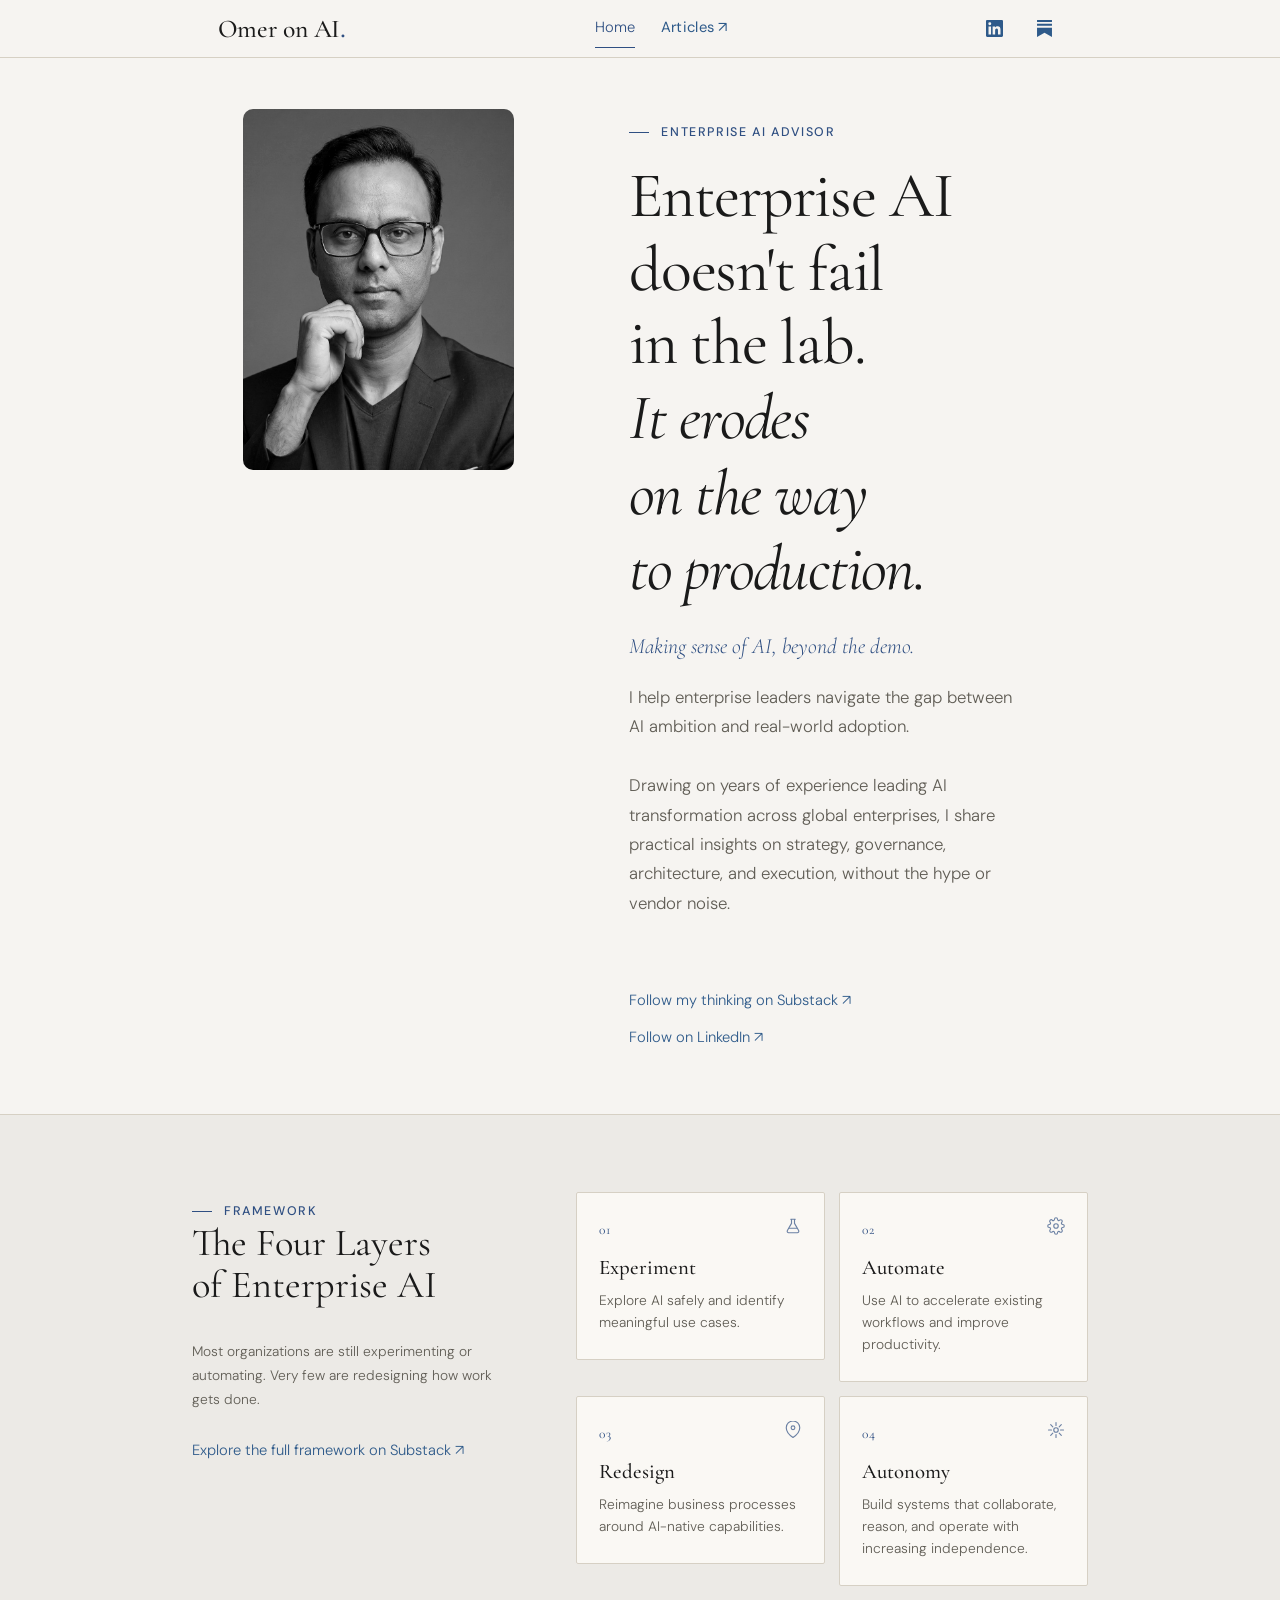
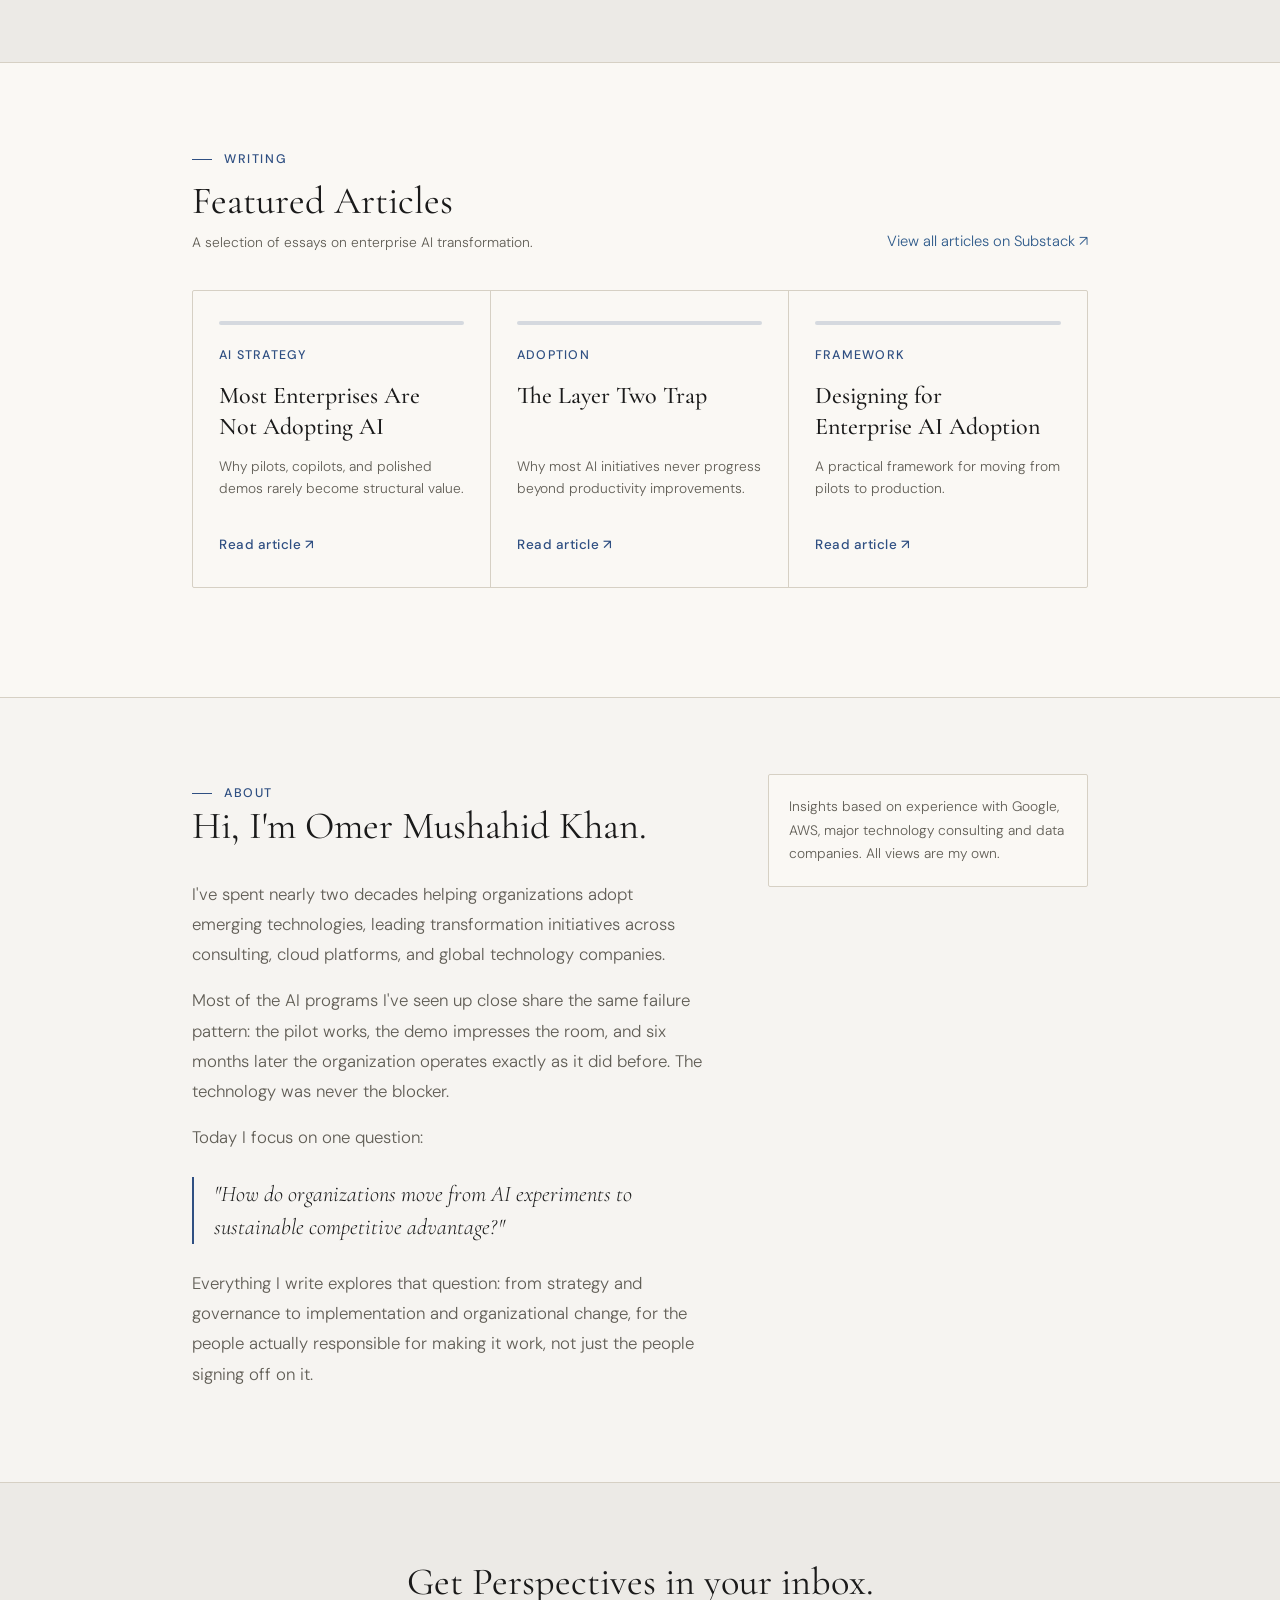
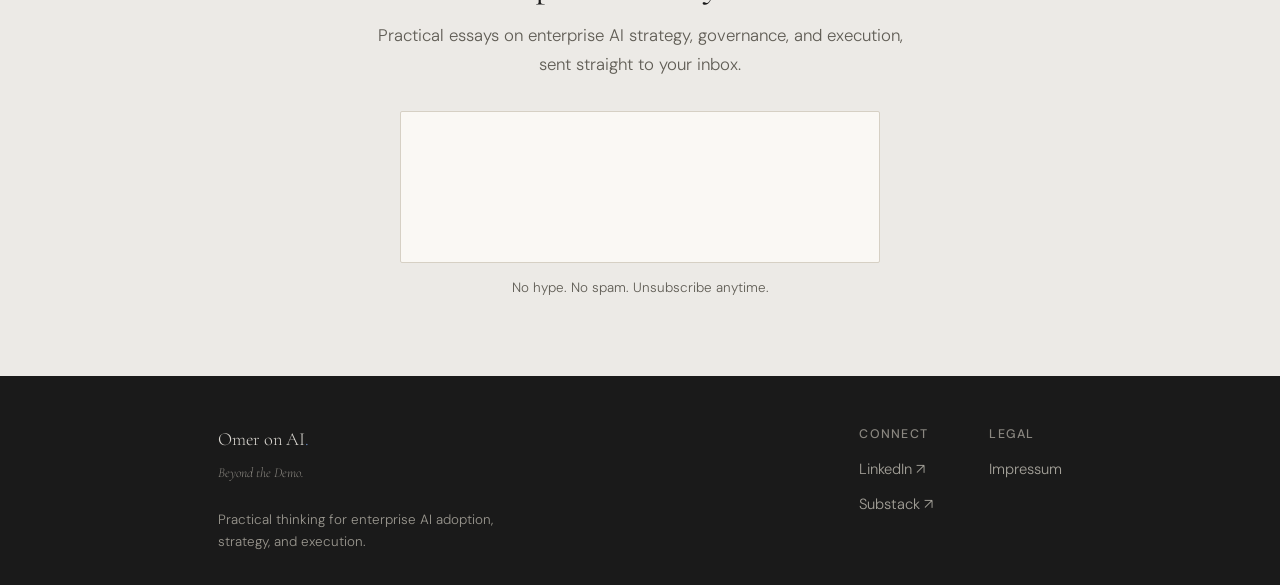
==== commit fe45c4b2: "Fix visual inconsistency bugs: (1) nav wordmark was 2x smaller than section headings, bumped weight/" ====
--- a/index.html
+++ b/index.html
@@ -113,7 +113,7 @@
       <a class="card" href="https://omeronai.substack.com" target="_blank" rel="noopener">
         <div class="card-thumb"></div>
         <p class="card-tag">AI Strategy</p>
-        <h3 class="card-title">Most Enterprises Are Not Adopting AI. They Are Performing It.</h3>
+        <h3 class="card-title">Most Enterprises Are Not Adopting AI</h3>
         <p class="card-hook">Why pilots, copilots, and polished demos rarely become structural value.</p>
         <span class="card-read-link">Read article ↗</span>
       </a>
--- a/style.css
+++ b/style.css
@@ -273,8 +273,8 @@
 }
 .nav-mark {
   font-family: var(--font-display);
-  font-weight: 400;
-  font-size: 1.35rem;
+  font-weight: 500;
+  font-size: 1.6rem;
   color: var(--ink);
   text-decoration: none;
   letter-spacing: -0.005em;
@@ -282,7 +282,7 @@
   flex-shrink: 0;
 }
 .nav-mark:hover { text-decoration: none; color: var(--ink); }
-.nav-dot { color: var(--blue); }
+.nav-dot { color: var(--blue); font-size: 1.15em; }
 .nav-links {
   display: flex;
   gap: 26px;
@@ -476,8 +476,8 @@
   color: rgba(255,255,255,0.42);
 }
 .hero-copy {
-  display: flex; flex-direction: column; justify-content: center;
-  padding: clamp(28px, 3vw, 48px) clamp(28px, 5vw, 72px);
+  display: flex; flex-direction: column; justify-content: flex-start;
+  padding: clamp(40px, 5vw, 64px) clamp(28px, 5vw, 72px);
 }
 .hero-name {
   font-family: var(--font-display);
@@ -809,6 +809,7 @@
 .layers-cards-grid {
   display: grid;
   grid-template-columns: 1fr 1fr;
+  align-items: start;
   gap: 14px;
 }
 .layer-card {
@@ -895,7 +896,7 @@
 .about-body {
   font-size: var(--body-size);
   font-weight: 300;
-  color: var(--ink-2);
+  color: var(--ink-3);
   line-height: 1.8;
   margin: 0 0 16px;
 }
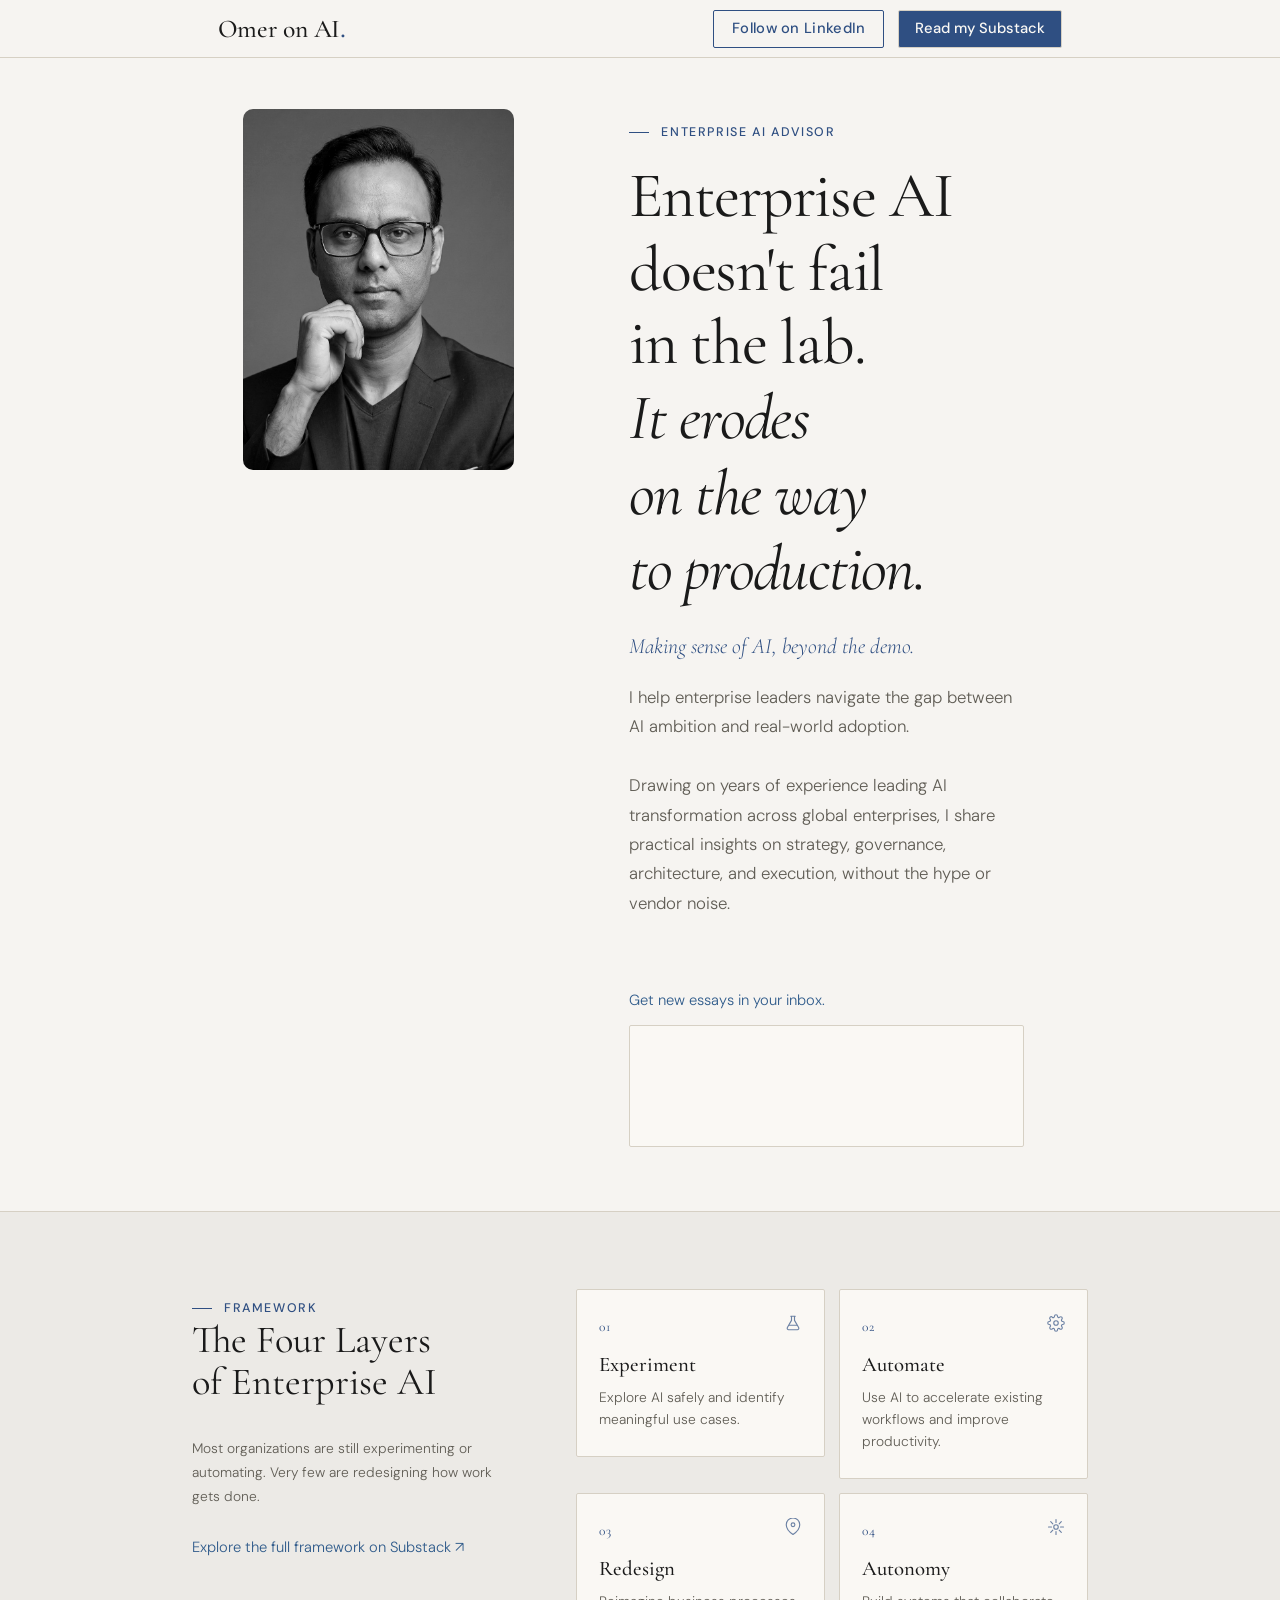
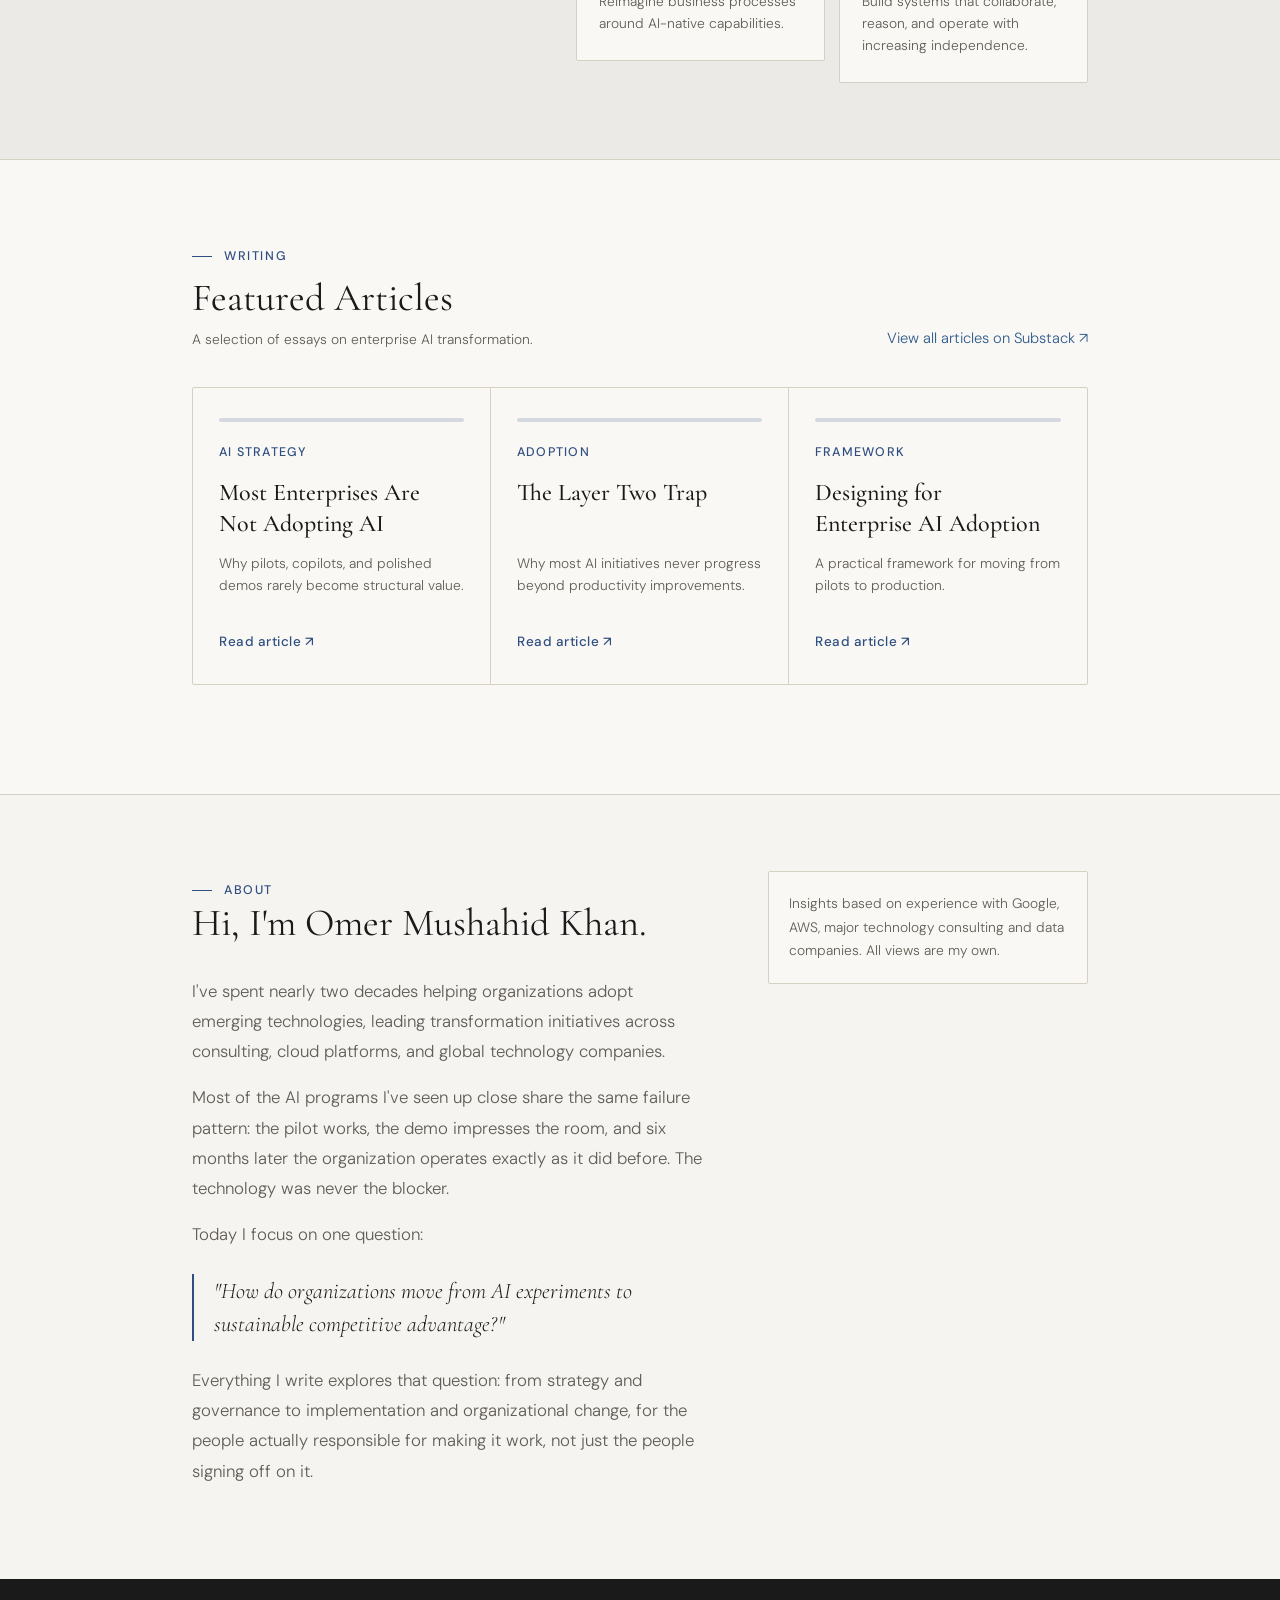
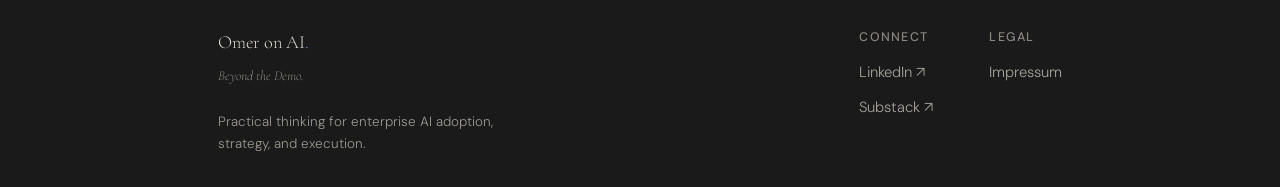
==== commit 638be3db: "Nav: simplify to wordmark + two action buttons (Follow on LinkedIn, Read my Substack), remove Home/A" ====
--- a/index.html
+++ b/index.html
@@ -12,17 +12,9 @@
 <!-- NAV -->
 <header class="site-nav">
   <a class="nav-mark" href="index.html">Omer on AI<span class="nav-dot">.</span></a>
-  <nav class="nav-links">
-    <a href="index.html" class="active">Home</a>
-    <a class="nav-ext" href="https://omeronai.substack.com" target="_blank" rel="noopener">Articles ↗</a>
-  </nav>
   <div class="nav-right">
-    <a class="nav-icon-link" href="https://www.linkedin.com/in/omkhan/" target="_blank" rel="noopener" aria-label="Follow on LinkedIn">
-      <svg width="17" height="17" viewBox="0 0 24 24" fill="currentColor" aria-hidden="true"><path d="M20.45 20.45h-3.55v-5.57c0-1.33-.02-3.04-1.85-3.04-1.85 0-2.14 1.45-2.14 2.94v5.67H9.36V9h3.41v1.56h.05c.47-.9 1.64-1.85 3.38-1.85 3.61 0 4.27 2.38 4.27 5.47v6.27zM5.34 7.43a2.06 2.06 0 1 1 0-4.13 2.06 2.06 0 0 1 0 4.13zM7.12 20.45H3.56V9h3.56v11.45zM22.22 0H1.77C.79 0 0 .77 0 1.72v20.56C0 23.23.79 24 1.77 24h20.45c.98 0 1.78-.77 1.78-1.72V1.72C24 .77 23.2 0 22.22 0z"/></svg>
-    </a>
-    <a class="nav-icon-link" href="https://omeronai.substack.com" target="_blank" rel="noopener" aria-label="Subscribe on Substack">
-      <svg width="17" height="17" viewBox="0 0 24 24" fill="currentColor" aria-hidden="true"><path d="M22.539 8.242H1.46V5.406h21.08v2.836zM1.46 10.812V24L12 18.11 22.54 24V10.812H1.46zM22.54 0H1.46v2.836h21.08V0z"/></svg>
-    </a>
+    <a class="btn-outline btn-sm" href="https://www.linkedin.com/in/omkhan/" target="_blank" rel="noopener">Follow on LinkedIn</a>
+    <a class="btn btn-sm" href="https://omeronai.substack.com" target="_blank" rel="noopener">Read my Substack</a>
   </div>
   <button class="nav-burger" id="nav-burger" aria-label="Menu">
     <svg width="22" height="22" viewBox="0 0 24 24" fill="none" stroke="currentColor" stroke-width="2"><line x1="3" y1="6" x2="21" y2="6"/><line x1="3" y1="12" x2="21" y2="12"/><line x1="3" y1="18" x2="21" y2="18"/></svg>
@@ -30,10 +22,8 @@
 </header>
 
 <nav class="mobile-nav" id="mobile-nav">
-  <a href="index.html" class="active">Home</a>
-  <a href="https://omeronai.substack.com" target="_blank" rel="noopener">Articles ↗</a>
-  <a href="https://www.linkedin.com/in/omkhan/" target="_blank" rel="noopener">Follow me on LinkedIn ↗</a>
-  <a class="btn" href="https://omeronai.substack.com" target="_blank" rel="noopener">Subscribe on Substack</a>
+  <a href="https://www.linkedin.com/in/omkhan/" target="_blank" rel="noopener">Follow on LinkedIn</a>
+  <a class="btn" href="https://omeronai.substack.com" target="_blank" rel="noopener">Read my Substack</a>
 </nav>
 
 <main>
@@ -51,9 +41,17 @@
     </h1>
     <p class="hero-tagline reveal-item">Making sense of AI, beyond the demo.</p>
     <p class="hero-intro reveal-item">I help enterprise leaders navigate the gap between AI ambition and real-world adoption.<br><br>Drawing on years of experience leading AI transformation across global enterprises, I share practical insights on strategy, governance, architecture, and execution, without the hype or vendor noise.</p>
-    <div class="hero-actions reveal-item">
-      <a class="link-arrow" href="https://omeronai.substack.com" target="_blank" rel="noopener">Follow my thinking on Substack ↗</a>
-      <a class="link-arrow" href="https://www.linkedin.com/in/omkhan/" target="_blank" rel="noopener">Follow on LinkedIn ↗</a>
+    <div class="hero-subscribe reveal-item" id="subscribe">
+      <p class="hero-subscribe-label">Get new essays in your inbox.</p>
+      <div class="hero-subscribe-embed">
+        <iframe
+          src="https://omeronai.substack.com/embed"
+          title="Subscribe to Omer on AI"
+          height="120"
+          scrolling="no"
+          loading="lazy">
+        </iframe>
+      </div>
     </div>
   </div>
 </section>
@@ -155,26 +153,6 @@
   </div>
 </section>
 
-<!-- SUBSCRIBE CTA -->
-<section class="subscribe-light" id="subscribe">
-  <div class="shell sec">
-    <div class="subscribe-center reveal">
-      <h2 class="subscribe-light-heading">Get Perspectives in your inbox.</h2>
-      <p class="subscribe-light-body">Practical essays on enterprise AI strategy, governance, and execution, sent straight to your inbox.</p>
-      <div class="subscribe-embed-wrap-light">
-        <iframe
-          src="https://omeronai.substack.com/embed"
-          title="Subscribe to Omer on AI"
-          height="150"
-          scrolling="no"
-          loading="lazy">
-        </iframe>
-      </div>
-      <p class="subscribe-light-microcopy">No hype. No spam. Unsubscribe anytime.</p>
-    </div>
-  </div>
-</section>
-
 </main>
 
 <!-- FOOTER -->
--- a/style.css
+++ b/style.css
@@ -160,8 +160,6 @@
 }
 .btn:hover { background: #243d63; text-decoration: none; }
 .btn:active { transform: translateY(1px); }
-.btn-ghost { background: transparent; color: var(--ink); border-color: var(--border); }
-.btn-ghost:hover { background: var(--cream-2); }
 .btn-sm { height: 38px; padding: 0 16px; font-size: var(--ui-size); }
 
 /* Input */
@@ -175,12 +173,9 @@
   font-size: var(--ui-size);
   color: var(--ink);
 }
-.input::placeholder { color: var(--ink-3); }
-.input:focus { outline: 2px solid var(--blue); outline-offset: -1px; }
 
 /* Email form row */
 .email-row { display: flex; gap: 8px; }
-.email-row .input { flex: 1; min-width: 0; }
 .legal-line { font-size: var(--small-size); color: var(--ink-3); margin: 12px 0 0; line-height: 1.55; }
 .legal-line a { color: var(--ink-2); text-decoration: underline; text-underline-offset: 3px; }
 
@@ -190,7 +185,6 @@
   border-color: rgba(255,255,255,.18);
   color: var(--cream);
 }
-.dark-form .input::placeholder { color: rgba(246,244,241,.5); }
 .dark-form .legal-line { color: rgba(246,244,241,.55); }
 .dark-form .legal-line a { color: rgba(246,244,241,.85); }
 
@@ -207,10 +201,6 @@
   letter-spacing: 0.04em;
   white-space: nowrap;
 }
-.pill--red     { background: var(--pill-red-bg);   color: var(--pill-red-fg); }
-.pill--blue    { background: var(--pill-blue-bg);  color: var(--pill-blue-fg); }
-.pill--green   { background: var(--pill-green-bg); color: var(--pill-green-fg); }
-.pill--neutral { background: transparent; color: var(--pill-neutral-fg); border: var(--border-line); }
 
 /* Arrow link */
 .arrow-link {
@@ -223,9 +213,6 @@
   color: var(--blue);
   text-decoration: none;
 }
-.arrow-link .arrow { display: inline-block; transition: transform .25s var(--ease); }
-.arrow-link:hover { text-decoration: none; }
-.arrow-link:hover .arrow { transform: translateX(4px); }
 
 /* Divider */
 .divider { height: 1px; background: var(--border); border: 0; margin: 0; }
@@ -283,38 +270,12 @@
 }
 .nav-mark:hover { text-decoration: none; color: var(--ink); }
 .nav-dot { color: var(--blue); font-size: 1.15em; }
-.nav-links {
-  display: flex;
-  gap: 26px;
-  flex: 1;
-  justify-content: center;
-}
-.nav-links a {
-  font-family: var(--font-body);
-  font-size: var(--ui-size);
-  color: var(--ink-2);
-  text-decoration: none;
-  padding: 6px 0;
-  border-bottom: 1px solid transparent;
-  transition: color .25s var(--ease);
-}
-.nav-links a:hover { color: var(--blue); text-decoration: none; }
-.nav-links a.active { color: var(--blue); border-bottom-color: var(--blue); }
 .nav-right {
   display: flex;
   align-items: center;
   gap: 14px;
   color: var(--ink-3);
 }
-.nav-social {
-  color: var(--ink-3);
-  display: inline-flex;
-  align-items: center;
-  gap: 6px;
-  font-size: var(--ui-size);
-  text-decoration: none;
-}
-.nav-social:hover { color: var(--ink); text-decoration: none; }
 .nav-burger { display: none; background: none; border: none; cursor: pointer; padding: 4px; color: var(--ink); }
 
 /* =========================================
@@ -354,10 +315,6 @@
 }
 .footer-mark:hover { color: #d9d6d0; text-decoration: none; }
 .footer-dot { color: #6e8fc4; }
-.footer-links a { color: #b8b6b1; text-decoration: none; }
-.footer-links a:hover { color: #d9d6d0; text-decoration: none; }
-.footer-sep { color: #5a5853; }
-.footer-copy { color: #8a8983; }
 
 /* =========================================
    PAGE + MAIN
@@ -405,11 +362,6 @@
     border-top: var(--border-line) !important;
   }
   .h-hero { font-size: clamp(2rem, 8vw, 2.8rem) !important; }
-  .byline-row {
-    grid-template-columns: 1fr !important;
-    gap: 16px !important;
-  }
-  .byline-portrait { width: 72px !important; height: 72px !important; }
   .nav-links, .nav-right { display: none !important; }
   .nav-burger { display: flex !important; margin-left: auto; }
 }
@@ -469,12 +421,6 @@
   transition: transform 1.2s var(--ease), filter .6s var(--ease);
 }
 .hero-photo:hover img { transform: scale(1.02); filter: grayscale(100%) contrast(1.08); }
-.hero-photo-cap {
-  position: absolute; bottom: 22px; left: 24px;
-  font-size: 0.64rem; font-weight: 500;
-  letter-spacing: 0.13em; text-transform: uppercase;
-  color: rgba(255,255,255,0.42);
-}
 .hero-copy {
   display: flex; flex-direction: column; justify-content: flex-start;
   padding: clamp(40px, 5vw, 64px) clamp(28px, 5vw, 72px);
@@ -497,66 +443,17 @@
   font-size: var(--body-size); font-weight: 300; color: var(--ink-3);
   line-height: 1.75; max-width: 440px; margin: 0 0 34px;
 }
-.hero-cta-label { font-size: 0.82rem; color: var(--ink-2); margin: 0 0 12px; }
-.hero-form { display: flex; flex-direction: column; gap: 10px; max-width: 420px; }
-.hero-input {
-  border: var(--border-line); border-radius: var(--radius);
-  background: var(--white); padding: 13px 18px;
-  font-family: var(--font-body); font-size: 0.88rem; font-weight: 300;
-  color: var(--ink); outline: none; width: 100%;
-  transition: border-color var(--dur) var(--ease);
-}
-.hero-input::placeholder { color: var(--ink-3); }
-.hero-input:focus { border-color: var(--blue); }
 .hero-form .btn { width: 100%; height: 48px; }
-.hero-legal { font-size: 0.68rem; color: var(--ink-3); line-height: 1.5; max-width: 420px; margin: 2px 0 0; }
-.hero-follow {
-  margin-top: 30px; padding-top: 26px;
-  border-top: var(--border-line);
-}
-.hero-follow-label { font-size: 0.72rem; color: var(--ink-3); margin: 0 0 12px; }
-.hero-follow-links { display: flex; gap: 22px; }
-.hero-follow-links a {
-  display: inline-flex; align-items: center; gap: 7px;
-  font-size: 0.8rem; color: var(--ink-2); text-decoration: none;
-  transition: color var(--dur) var(--ease);
-}
-.hero-follow-links a:hover { color: var(--blue); text-decoration: none; }
 
 /* INDEX — FRAMEWORK */
 .framework { background: var(--cream-2); border-top: var(--border-line); }
-.framework-grid { display: grid; grid-template-columns: 1fr 1.6fr; gap: clamp(32px, 5vw, 72px); align-items: start; }
-.layers { display: flex; flex-direction: column; }
-.layer { display: grid; grid-template-columns: 28px 1fr auto; gap: 14px; align-items: start; padding: 18px 0; border-top: var(--border-line); }
-.layer:last-child { border-bottom: var(--border-line); }
-.layer-n { font-family: var(--font-display); font-size: 0.74rem; color: var(--ink-3); padding-top: 2px; }
-.layer-name { font-size: 0.9rem; font-weight: 500; color: var(--ink); margin: 0 0 3px; }
-.layer-desc { font-size: 0.78rem; font-weight: 300; color: var(--ink-3); line-height: 1.5; margin: 0; }
-.pill { font-size: 0.62rem; font-weight: 500; letter-spacing: 0.04em; padding: 3px 10px; border-radius: 20px; white-space: nowrap; margin-top: 2px; }
-.pill-red { background: var(--pill-red-bg); color: var(--pill-red-fg); }
-.pill-blue { background: var(--pill-blue-bg); color: var(--pill-blue-fg); }
-.pill-green { background: var(--pill-green-bg); color: var(--pill-green-fg); }
-.pill-neutral { background: var(--cream); color: var(--pill-neutral-fg); border: var(--border-line); }
-.stat-row { display: flex; gap: 30px; margin-top: 26px; }
-.stat-n { font-family: var(--font-display); font-size: 1.9rem; font-weight: 400; line-height: 1; margin: 0 0 4px; }
-.stat-n sub { font-size: 0.88rem; color: var(--ink-3); }
-.stat-l { font-size: 0.68rem; color: var(--ink-3); line-height: 1.4; max-width: 100px; margin: 0; }
 
 /* INDEX — generic section spacing */
 .sec { padding: var(--section-py) 0; }
-.sec-head { margin-bottom: 44px; }
 .sec-head .h-section { margin-top: 14px; }
 
 /* INDEX — proof */
 .proof-nums { display: grid; grid-template-columns: repeat(3, 1fr); border: var(--border-line); border-radius: var(--radius); overflow: hidden; margin-bottom: 36px; }
-.proof-cell { padding: 30px 28px; border-right: var(--border-line); }
-.proof-cell:last-child { border-right: none; }
-.proof-num { font-family: var(--font-display); font-size: 2rem; font-weight: 400; color: var(--ink); line-height: 1; margin: 0 0 6px; }
-.proof-lbl { font-size: 0.74rem; color: var(--ink-3); line-height: 1.4; margin: 0; }
-.proof-quotes { display: grid; grid-template-columns: 1fr 1fr; gap: 36px; }
-.pq { padding-left: 18px; border-left: 2px solid var(--border); }
-.pq-text { font-family: var(--font-display); font-size: 1.05rem; font-style: italic; font-weight: 300; color: var(--ink-2); line-height: 1.6; margin: 0 0 10px; }
-.pq-attr { font-size: 0.7rem; color: var(--ink-3); margin: 0; }
 
 /* INDEX — writing cards */
 .cards { display: grid; grid-template-columns: repeat(3, 1fr); border: var(--border-line); border-radius: var(--radius); overflow: hidden; margin-bottom: 32px; }
@@ -566,25 +463,14 @@
 .card-tag { font-size: var(--eyebrow-size); font-weight: 500; letter-spacing: 0.1em; text-transform: uppercase; color: var(--blue); margin: 0 0 14px; }
 .card-title { font-family: var(--font-display); font-size: var(--card-title-size); font-weight: 500; line-height: 1.3; color: var(--ink); margin: 0 0 12px; flex: 1; }
 .card-hook { font-size: var(--meta-size); font-weight: 300; color: var(--ink-3); line-height: 1.65; margin: 0 0 18px; }
-.card-meta { font-size: var(--small-size); color: var(--ink-3); margin: 0; }
 .link-arrow { display: inline-flex; align-items: center; gap: 7px; font-size: var(--ui-size); color: var(--ink-2); text-decoration: none; transition: gap var(--dur) var(--ease), color var(--dur) var(--ease); }
 .link-arrow:hover { color: var(--blue); gap: 11px; text-decoration: none; }
 
 /* INDEX — newsletter dark */
 .nl-dark { background: var(--ink); color: var(--cream); }
-.nl-grid { display: grid; grid-template-columns: 1fr 1fr; gap: clamp(40px, 6vw, 80px); align-items: start; }
 .nl-dark .h-section { color: var(--cream); }
 .nl-dark .h-section em { color: #8aabdd; }
-.nl-eyebrow { display: inline-flex; align-items: center; gap: 12px; font-size: var(--eyebrow-size); font-weight: 500; letter-spacing: var(--eyebrow-track); text-transform: uppercase; color: #6e8fc4; margin-bottom: 18px; }
-.nl-eyebrow::before { content: ""; width: 20px; height: 1px; background: currentColor; }
-.nl-sub { font-size: 0.9rem; font-weight: 300; color: #8a8983; line-height: 1.7; }
-.nl-form { display: flex; flex-direction: column; gap: 12px; }
-.nl-input { border: 1px solid #2e2c28; border-radius: var(--radius); background: #141310; padding: 13px 18px; font-family: var(--font-body); font-size: 0.88rem; font-weight: 300; color: var(--cream); outline: none; }
-.nl-input::placeholder { color: #4a4844; }
-.nl-input:focus { border-color: var(--blue); }
 .nl-form .btn { height: 48px; }
-.nl-legal { font-size: var(--small-size); color: #8a8780; line-height: 1.55; }
-.nl-legal a { color: #8a8983; }
 
 /* =========================================
    SCROLL REVEAL (sections below fold)
@@ -615,92 +501,13 @@
   .hero-split { grid-template-columns: 1fr; }
   .hero-photo img { max-width: 340px; aspect-ratio: 3 / 4; object-position: center 14%; }
   .hero-copy { border-top: none; padding: 24px 20px 40px; }
-  .stat-row { flex-wrap: wrap; gap: 22px; }
 }
 
 /* =========================================
    CONNECT SECTION (Substack embed + LinkedIn)
    ========================================= */
 .connect { background: var(--white); border-top: var(--border-line); }
-.connect-grid {
-  display: grid;
-  grid-template-columns: 1fr 1fr;
-  gap: clamp(24px, 4vw, 56px);
-  align-items: start;
-}
-.connect-card {
-  padding: 28px;
-  border: var(--border-line);
-  border-radius: var(--radius);
-  background: var(--cream);
-}
-.connect-card-eyebrow {
-  font-size: 0.66rem;
-  font-weight: 500;
-  letter-spacing: 0.13em;
-  text-transform: uppercase;
-  color: var(--blue);
-  margin-bottom: 12px;
-  display: flex;
-  align-items: center;
-  gap: 8px;
-}
-.connect-card-eyebrow::before {
-  content: '';
-  display: inline-block;
-  width: 16px; height: 1px;
-  background: var(--blue);
-}
-.connect-card h3 {
-  font-family: var(--font-display);
-  font-size: 1.35rem;
-  font-weight: 400;
-  line-height: 1.2;
-  margin: 0 0 8px;
-  color: var(--ink);
-}
-.connect-card p {
-  font-size: 0.84rem;
-  font-weight: 300;
-  color: var(--ink-3);
-  line-height: 1.65;
-  margin: 0 0 18px;
-}
-.connect-embed-wrap {
-  border: var(--border-line);
-  border-radius: var(--radius);
-  overflow: hidden;
-  background: var(--white);
-}
-.connect-embed-wrap iframe {
-  display: block;
-  width: 100%;
-  border: none;
-}
-.connect-li-btn {
-  display: inline-flex;
-  align-items: center;
-  gap: 10px;
-  padding: 11px 20px;
-  border: var(--border-line);
-  border-radius: var(--radius);
-  font-family: var(--font-body);
-  font-size: 0.82rem;
-  font-weight: 500;
-  color: var(--ink);
-  text-decoration: none;
-  background: var(--white);
-  transition: background var(--dur) var(--ease), color var(--dur) var(--ease), border-color var(--dur) var(--ease);
-}
-.connect-li-btn:hover {
-  background: #0a66c2;
-  color: var(--white);
-  border-color: #0a66c2;
-  text-decoration: none;
-}
-.connect-li-btn svg { flex-shrink: 0; }
 @media (max-width: 760px) {
-  .connect-grid { grid-template-columns: 1fr; }
 }
 
 /* =================================================================
@@ -715,8 +522,6 @@
 
 /* Framework section (index) */
 .framework-intro .h-section { margin-top: 14px; }
-.framework-desc { color: var(--ink-3); font-size: 0.9rem; line-height: 1.75; max-width: 380px; }
-.framework-cta { margin-top: 26px; }
 
 /* Newsletter dark CTA column */
 .nl-cta-col { display: flex; flex-direction: column; justify-content: center; gap: 14px; }
@@ -729,9 +534,6 @@
 
 /* Writings page */
 .writings-section { background: var(--white); border-bottom: var(--border-line); }
-.writings-intro { color: var(--ink-3); font-size: 0.92rem; line-height: 1.75; max-width: 560px; margin-top: 8px; }
-.feed-link-row { margin-top: 32px; }
-.feed-fallback { color: var(--ink-3); font-size: 0.9rem; padding: 32px 0; }
 
 /* Impressum page */
 .h-impressum { font-size: clamp(2.2rem, 4vw, 3.2rem); margin-top: 18px; }
@@ -777,18 +579,9 @@
   letter-spacing: 0.02em;
   transition: color var(--dur) var(--ease);
 }
-.nav-ext:hover { color: var(--blue); }
 
 /* ── Hero updates ───────────────────────────────────────────── */
 .hero-actions { display: flex; flex-direction: column; align-items: flex-start; gap: 12px; margin-top: 36px; }
-.hero-secondary-link {
-  font-size: var(--ui-size);
-  color: var(--ink-2);
-  text-decoration: none;
-  transition: color var(--dur) var(--ease);
-  align-self: flex-start;
-}
-.hero-secondary-link:hover { color: var(--blue); }
 
 /* ── Four Layers ────────────────────────────────────────────── */
 .layers-section { background: var(--cream-2); border-top: var(--border-line); }
@@ -928,48 +721,6 @@
   background: var(--ink);
   border-top: 1px solid #2a2826;
 }
-.subscribe-grid {
-  display: grid;
-  grid-template-columns: 1fr 1fr;
-  gap: clamp(40px, 6vw, 80px);
-  align-items: center;
-}
-.subscribe-heading {
-  font-family: var(--font-display);
-  font-size: clamp(1.8rem, 3vw, 2.6rem);
-  font-weight: 400;
-  line-height: 1.15;
-  color: var(--cream);
-  margin: 0 0 20px;
-  letter-spacing: -0.01em;
-}
-.subscribe-body {
-  font-size: var(--body-size);
-  font-weight: 300;
-  color: #8a8780;
-  line-height: 1.75;
-  margin: 0 0 12px;
-}
-.subscribe-free {
-  font-size: var(--ui-size);
-  font-weight: 500;
-  color: var(--blue);
-  margin: 16px 0 0;
-  letter-spacing: 0.03em;
-}
-.subscribe-embed-wrap {
-  border: 1px solid #2e2c28;
-  border-radius: var(--radius);
-  overflow: hidden;
-  background: #141310;
-}
-.subscribe-embed-wrap iframe { display: block; width: 100%; border: none; }
-.subscribe-microcopy {
-  font-size: var(--small-size);
-  color: #6a6660;
-  margin: 12px 0 0;
-  line-height: 1.5;
-}
 
 /* ── Footer redesign ────────────────────────────────────────── */
 .footer-left { display: flex; flex-direction: column; gap: 6px; flex: 1; min-width: 220px; }
@@ -1046,7 +797,6 @@
       font-size: clamp(1rem, 0.3vw + 0.92rem, 1.1rem); line-height: 1.75; color: var(--ink);
       margin: 0 auto 1.2em; max-width: 720px;
     }
-    .prose-col { max-width: 760px; margin: 0 auto; }
     .article-section { margin-top: 56px; }
     .section-h {
       font-family: var(--font-display); font-size: clamp(1.55rem, 2.4vw, 2.1rem); font-weight: 400;
@@ -1138,8 +888,6 @@
   color: var(--ink-2);
   transition: background var(--dur) var(--ease), color var(--dur) var(--ease);
 }
-.nav-icon-link:hover { background: var(--cream-2); color: var(--blue); }
-.nav-icon-link svg { flex-shrink: 0; }
 
 /* =================================================================
    SUBSCRIBE — light, centered section (replaces dark two-column CTA)
@@ -1148,37 +896,26 @@
   background: var(--cream-2);
   border-top: var(--border-line);
 }
-.subscribe-center {
-  max-width: 560px;
-  margin: 0 auto;
-  text-align: center;
-}
-.subscribe-light-heading {
-  font-family: var(--font-display);
-  font-size: clamp(1.8rem, 3vw, 2.4rem);
-  font-weight: 400;
-  color: var(--ink);
-  line-height: 1.2;
-  margin: 0 0 16px;
-}
-.subscribe-light-body {
-  font-size: var(--body-size);
-  font-weight: 300;
-  color: var(--ink-3);
-  line-height: 1.7;
-  margin: 0 0 32px;
-}
-.subscribe-embed-wrap-light {
+
+/* =================================================================
+   NAV — simplified (wordmark + 2 actions only, no page links)
+   ================================================================= */
+.site-nav { justify-content: space-between; }
+
+/* =================================================================
+   HERO — subscribe form (replaces redundant follow-links now that
+   nav carries LinkedIn/Substack actions)
+   ================================================================= */
+.hero-subscribe { margin-top: 36px; max-width: 420px; }
+.hero-subscribe-label {
+  font-size: var(--ui-size);
+  color: var(--ink-2);
+  margin: 0 0 12px;
+}
+.hero-subscribe-embed {
   border: var(--border-line);
   border-radius: var(--radius);
   overflow: hidden;
   background: var(--white);
-  max-width: 480px;
-  margin: 0 auto;
-}
-.subscribe-embed-wrap-light iframe { display: block; width: 100%; border: none; }
-.subscribe-light-microcopy {
-  font-size: var(--small-size);
-  color: var(--ink-3);
-  margin: 14px 0 0;
-}
+}
+.hero-subscribe-embed iframe { display: block; width: 100%; border: none; }
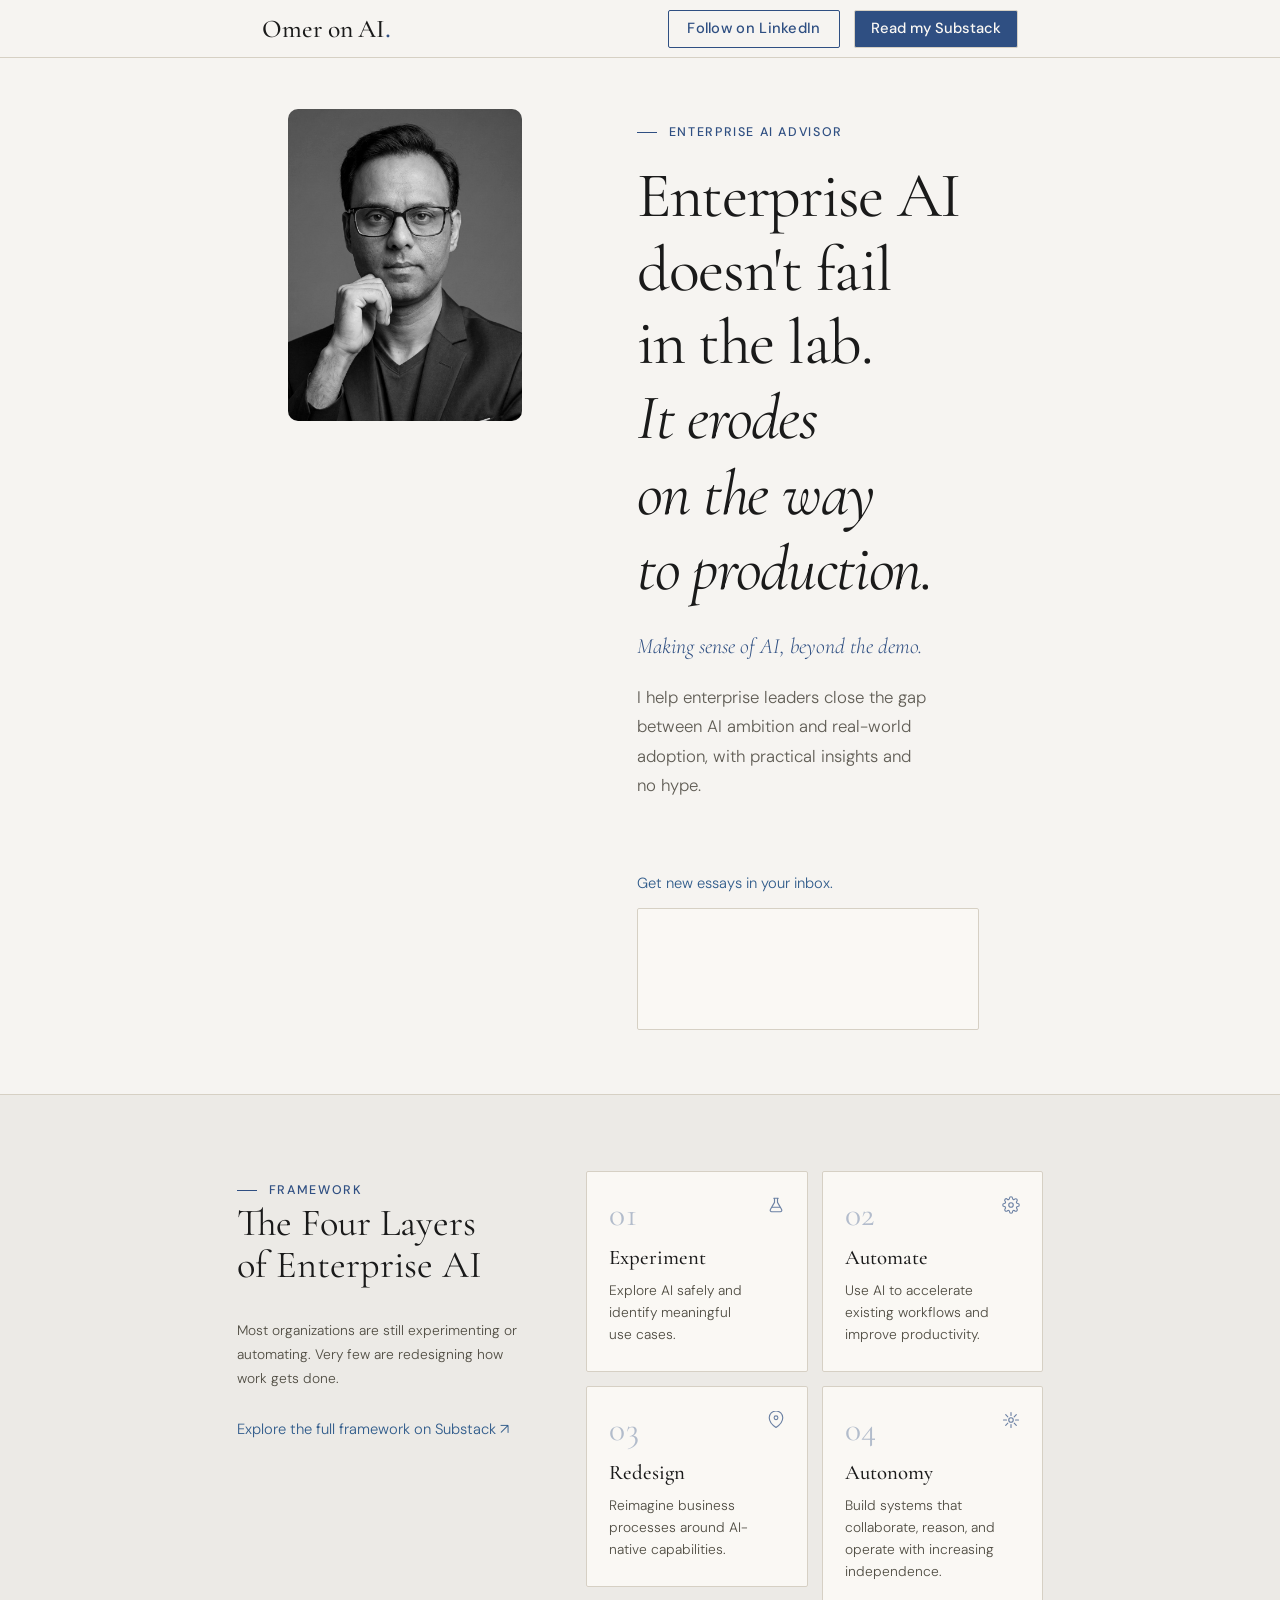
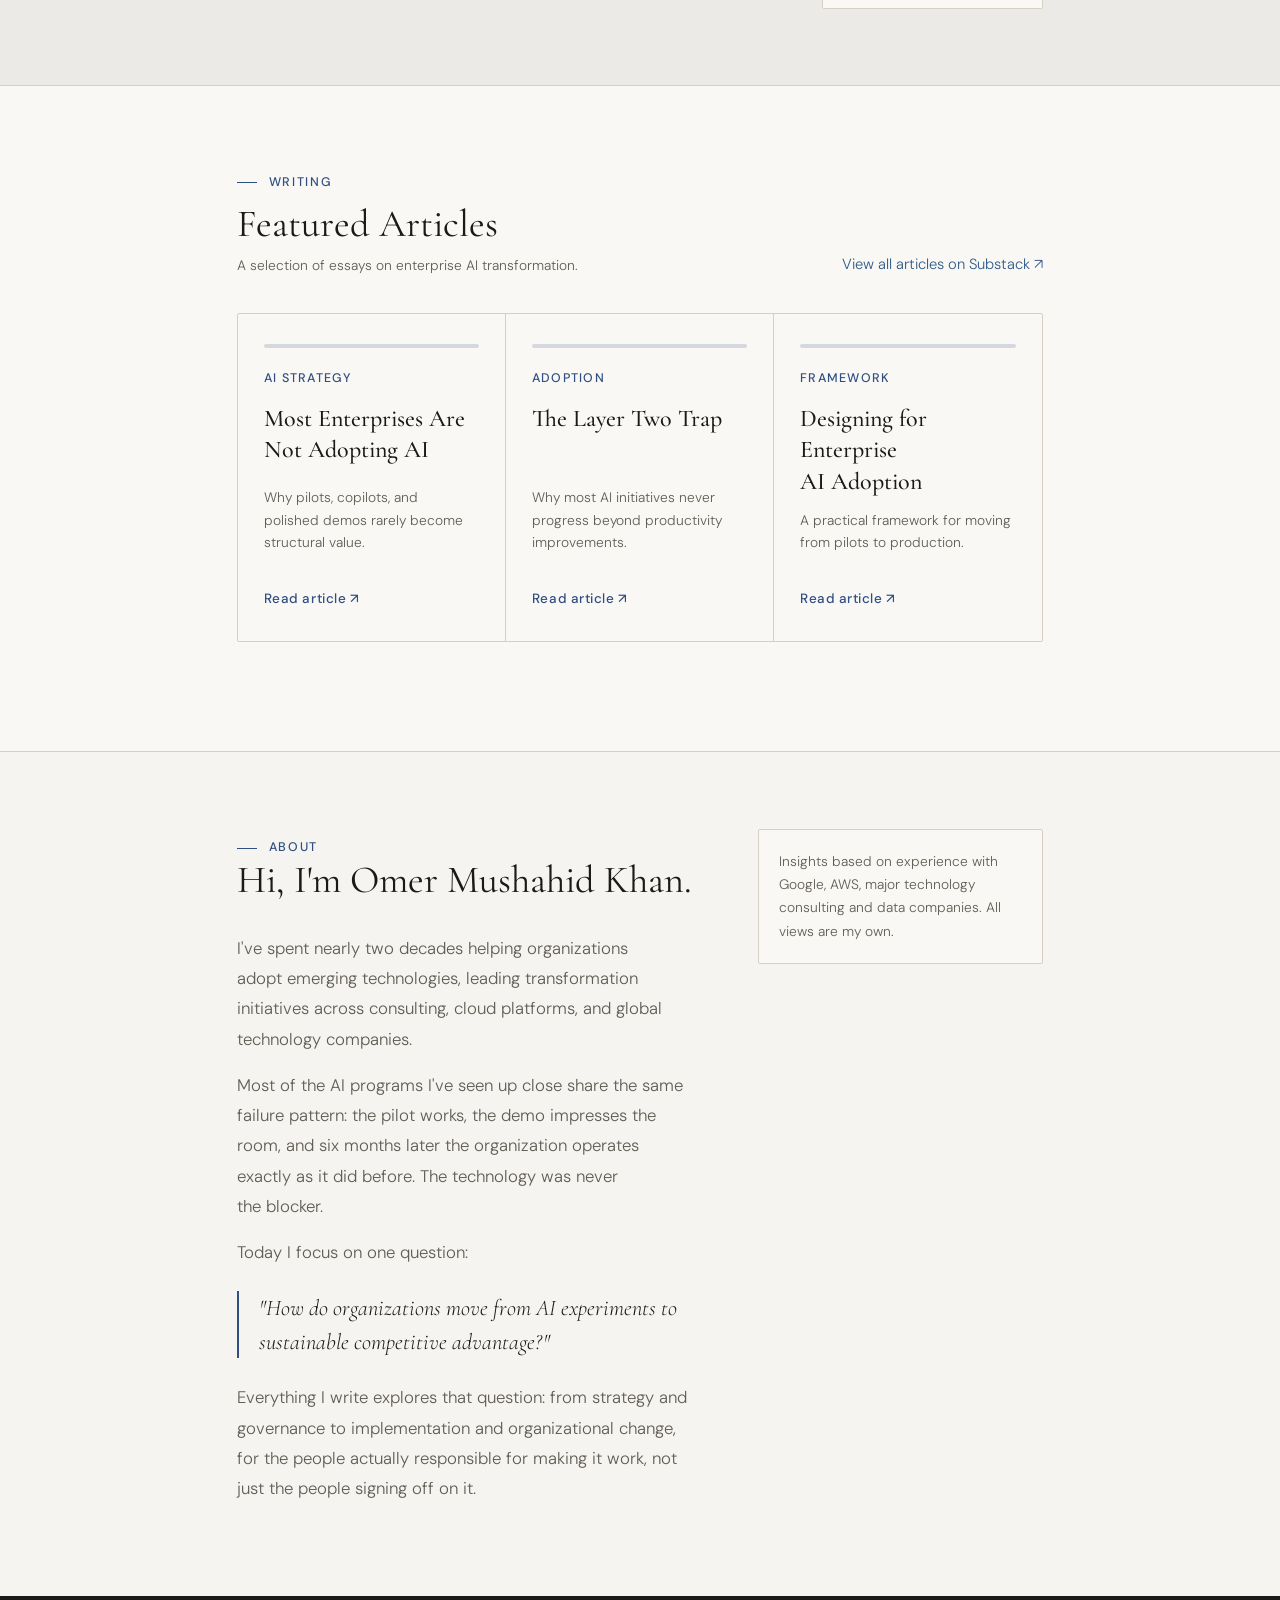
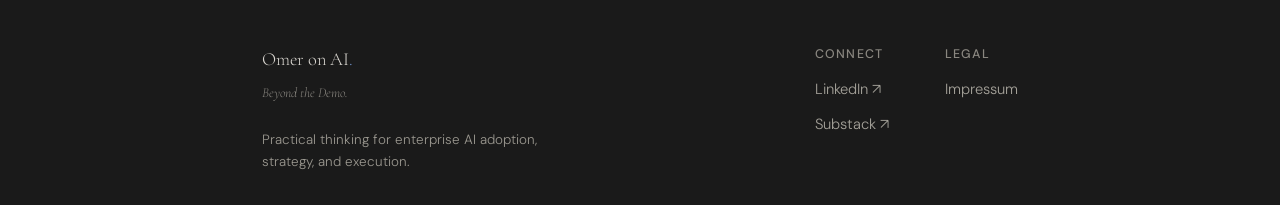
==== commit 8912824c: "Design-taste audit: fix hero subtext (was 40 words, now 19, meets the ≤20-word hero-fit guideline), " ====
--- a/index.html
+++ b/index.html
@@ -40,7 +40,7 @@
       <span class="ital">It erodes on the way to production.</span>
     </h1>
     <p class="hero-tagline reveal-item">Making sense of AI, beyond the demo.</p>
-    <p class="hero-intro reveal-item">I help enterprise leaders navigate the gap between AI ambition and real-world adoption.<br><br>Drawing on years of experience leading AI transformation across global enterprises, I share practical insights on strategy, governance, architecture, and execution, without the hype or vendor noise.</p>
+    <p class="hero-intro reveal-item">I help enterprise leaders close the gap between AI ambition and real-world adoption, with practical insights and no hype.</p>
     <div class="hero-subscribe reveal-item" id="subscribe">
       <p class="hero-subscribe-label">Get new essays in your inbox.</p>
       <div class="hero-subscribe-embed">
--- a/style.css
+++ b/style.css
@@ -49,8 +49,8 @@
 }
 
 /* site-width breakpoints */
-@media (min-width: 640px)  { :root { --site-width: 88vw; } }
-@media (min-width: 1100px) { :root { --site-width: 70vw; } }
+@media (min-width: 640px)  { :root { --site-width: 79vw; } }
+@media (min-width: 1100px) { :root { --site-width: 63vw; } }
 
 /* Shell */
 .shell {
@@ -194,7 +194,7 @@
   align-items: center;
   height: 22px;
   padding: 0 10px;
-  border-radius: 2px;
+  border-radius: var(--radius);
   font-family: var(--font-body);
   font-size: var(--small-size);
   font-weight: 500;
@@ -389,7 +389,18 @@
 }
 .mobile-nav a:hover { color: var(--blue); text-decoration: none; }
 .mobile-nav a.active { color: var(--blue); }
-.mobile-nav .btn { align-self: flex-start; margin-top: 4px; }
+.mobile-nav .btn {
+  align-self: stretch;
+  justify-content: center;
+  margin-top: 4px;
+  color: var(--white);
+  background: var(--blue);
+  padding: 0 20px;
+  border: none;
+  border-bottom: none;
+  height: 44px;
+  font-size: var(--ui-size);
+}
 
 /* =========================================
    INDEX — HERO (photo left / identity right)
@@ -430,6 +441,7 @@
   font-size: clamp(2.4rem, 5vw, 4.6rem);
   line-height: 1.15; letter-spacing: -0.02em;
   font-weight: 400; margin: 16px 0 18px;
+  max-width: 640px;
 }
 .hero-name .reg { display: block; }
 .hero-name .ital { display: block; font-style: italic; line-height: 1.18; padding-bottom: 6px; }
@@ -441,13 +453,11 @@
 }
 .hero-intro {
   font-size: var(--body-size); font-weight: 300; color: var(--ink-3);
-  line-height: 1.75; max-width: 440px; margin: 0 0 34px;
+  line-height: 1.75; max-width: 560px; margin: 0 0 34px;
 }
 .hero-form .btn { width: 100%; height: 48px; }
 
 /* INDEX — FRAMEWORK */
-.framework { background: var(--cream-2); border-top: var(--border-line); }
-
 /* INDEX — generic section spacing */
 .sec { padding: var(--section-py) 0; }
 .sec-head .h-section { margin-top: 14px; }
@@ -467,9 +477,6 @@
 .link-arrow:hover { color: var(--blue); gap: 11px; text-decoration: none; }
 
 /* INDEX — newsletter dark */
-.nl-dark { background: var(--ink); color: var(--cream); }
-.nl-dark .h-section { color: var(--cream); }
-.nl-dark .h-section em { color: #8aabdd; }
 .nl-form .btn { height: 48px; }
 
 /* =========================================
@@ -518,7 +525,6 @@
 .nav-social[aria-label="Substack"] { padding: 4px; }
 
 /* Mobile nav subscribe button */
-.mobile-nav .btn { height: 40px; font-size: 0.82rem; }
 
 /* Framework section (index) */
 .framework-intro .h-section { margin-top: 14px; }
@@ -584,20 +590,21 @@
 .hero-actions { display: flex; flex-direction: column; align-items: flex-start; gap: 12px; margin-top: 36px; }
 
 /* ── Four Layers ────────────────────────────────────────────── */
-.layers-section { background: var(--cream-2); border-top: var(--border-line); }
+.layers-section { background: var(--cream-2); border-top: var(--border-line); --ink-3: #4f4c42; }
 .layers-layout {
   display: grid;
   grid-template-columns: 1fr 1.6fr;
   gap: clamp(32px, 5vw, 72px);
   align-items: start;
 }
+.layers-intro .h-section { max-width: 420px; }
 .layers-intro-body {
   font-size: var(--meta-size);
   font-weight: 300;
   color: var(--ink-3);
   line-height: 1.75;
   margin: 0 0 24px;
-  max-width: 340px;
+  max-width: 400px;
 }
 .layers-cards-grid {
   display: grid;
@@ -611,6 +618,7 @@
   border: var(--border-line);
   border-radius: var(--radius);
   padding: 26px 22px;
+  min-height: 186px;
 }
 .layer-card-icon {
   position: absolute;
@@ -622,10 +630,12 @@
 .layer-card-num {
   display: block;
   font-family: var(--font-display);
-  font-size: var(--small-size);
+  font-size: 2.1rem;
   font-weight: 400;
   color: var(--blue);
-  letter-spacing: 0.06em;
+  opacity: 0.35;
+  letter-spacing: 0.02em;
+  line-height: 1;
   margin-bottom: 14px;
 }
 .layer-card-title {
@@ -665,7 +675,7 @@
   height: 4px;
   background: var(--blue);
   opacity: 0.18;
-  border-radius: 2px;
+  border-radius: var(--radius);
   margin-bottom: 20px;
 }
 .card-read-link {
@@ -786,6 +796,7 @@
       background: var(--cream-2);
       padding: clamp(72px, 10vw, 144px) 0 clamp(56px, 8vw, 96px);
       border-bottom: var(--border-line);
+      --ink-3: #4f4c42;
     }
     .hero-inner { max-width: 1100px; margin: 0 auto; }
     .authorline {
